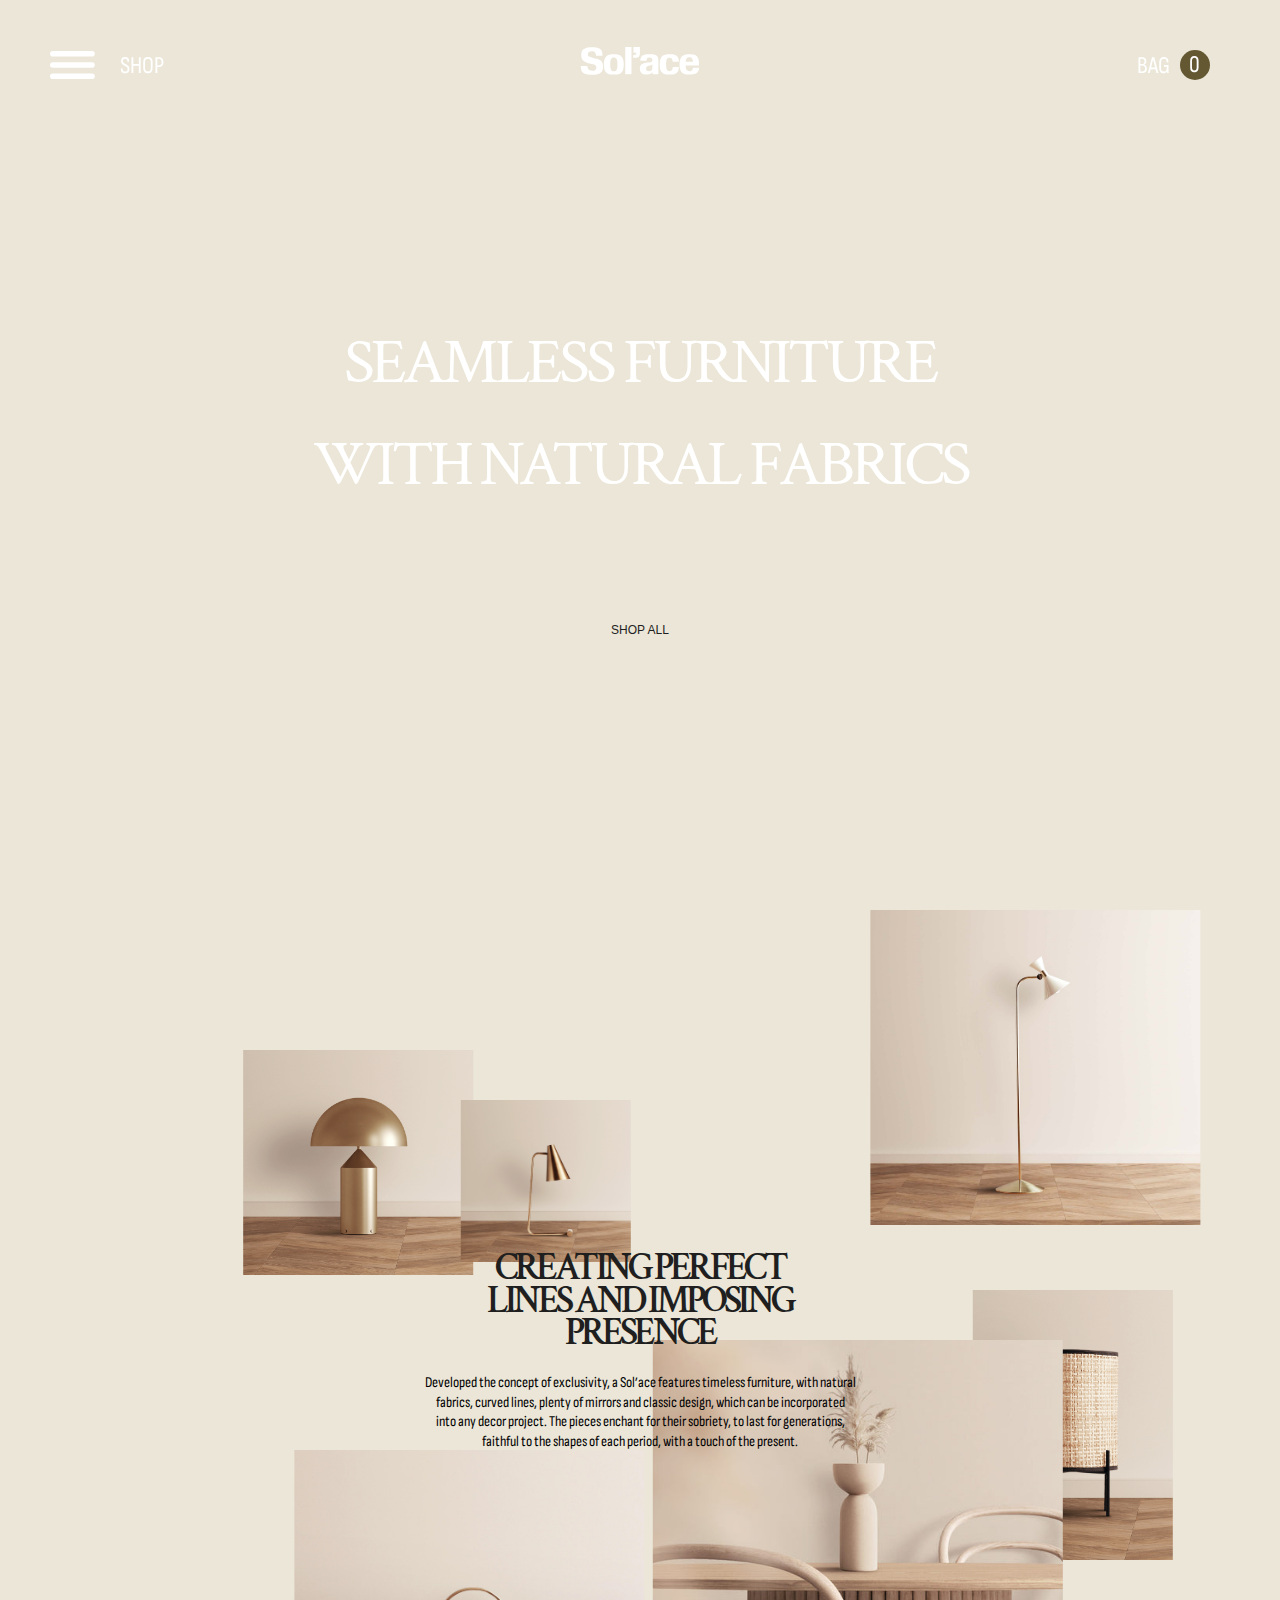
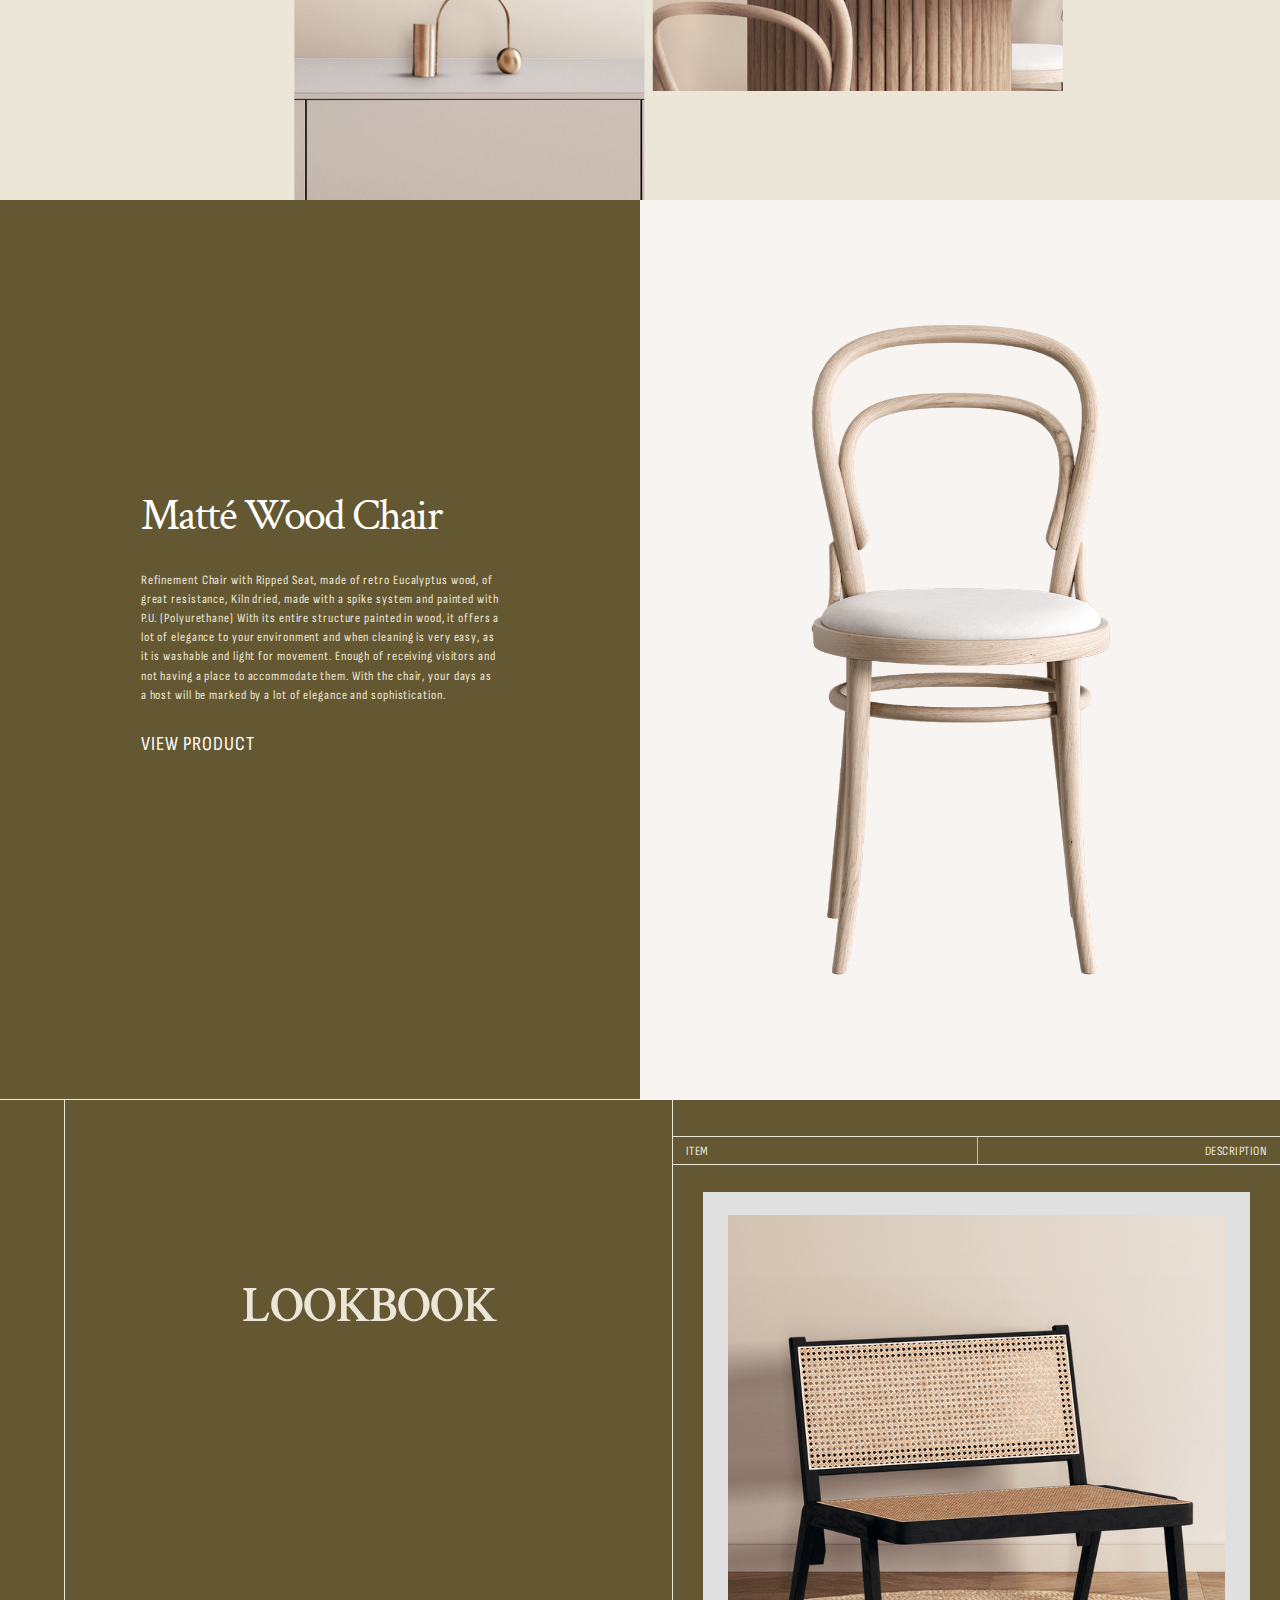
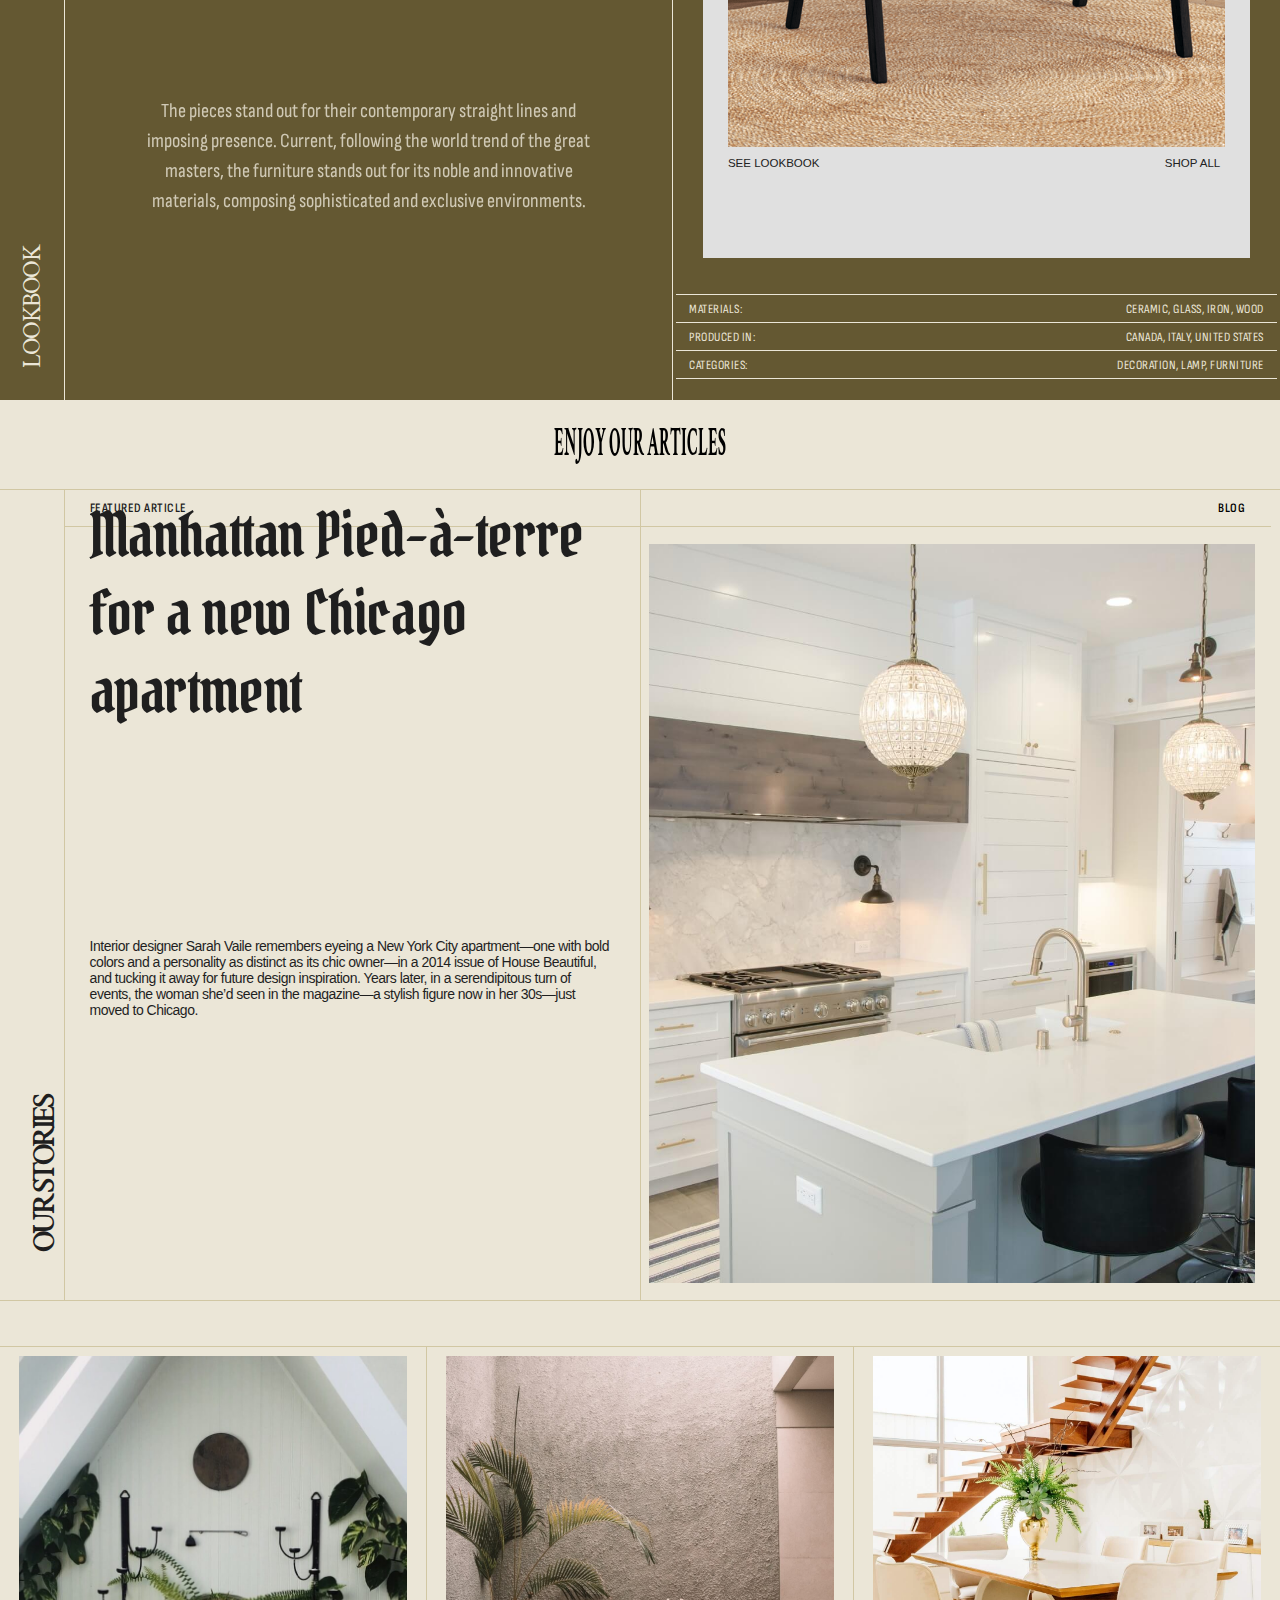
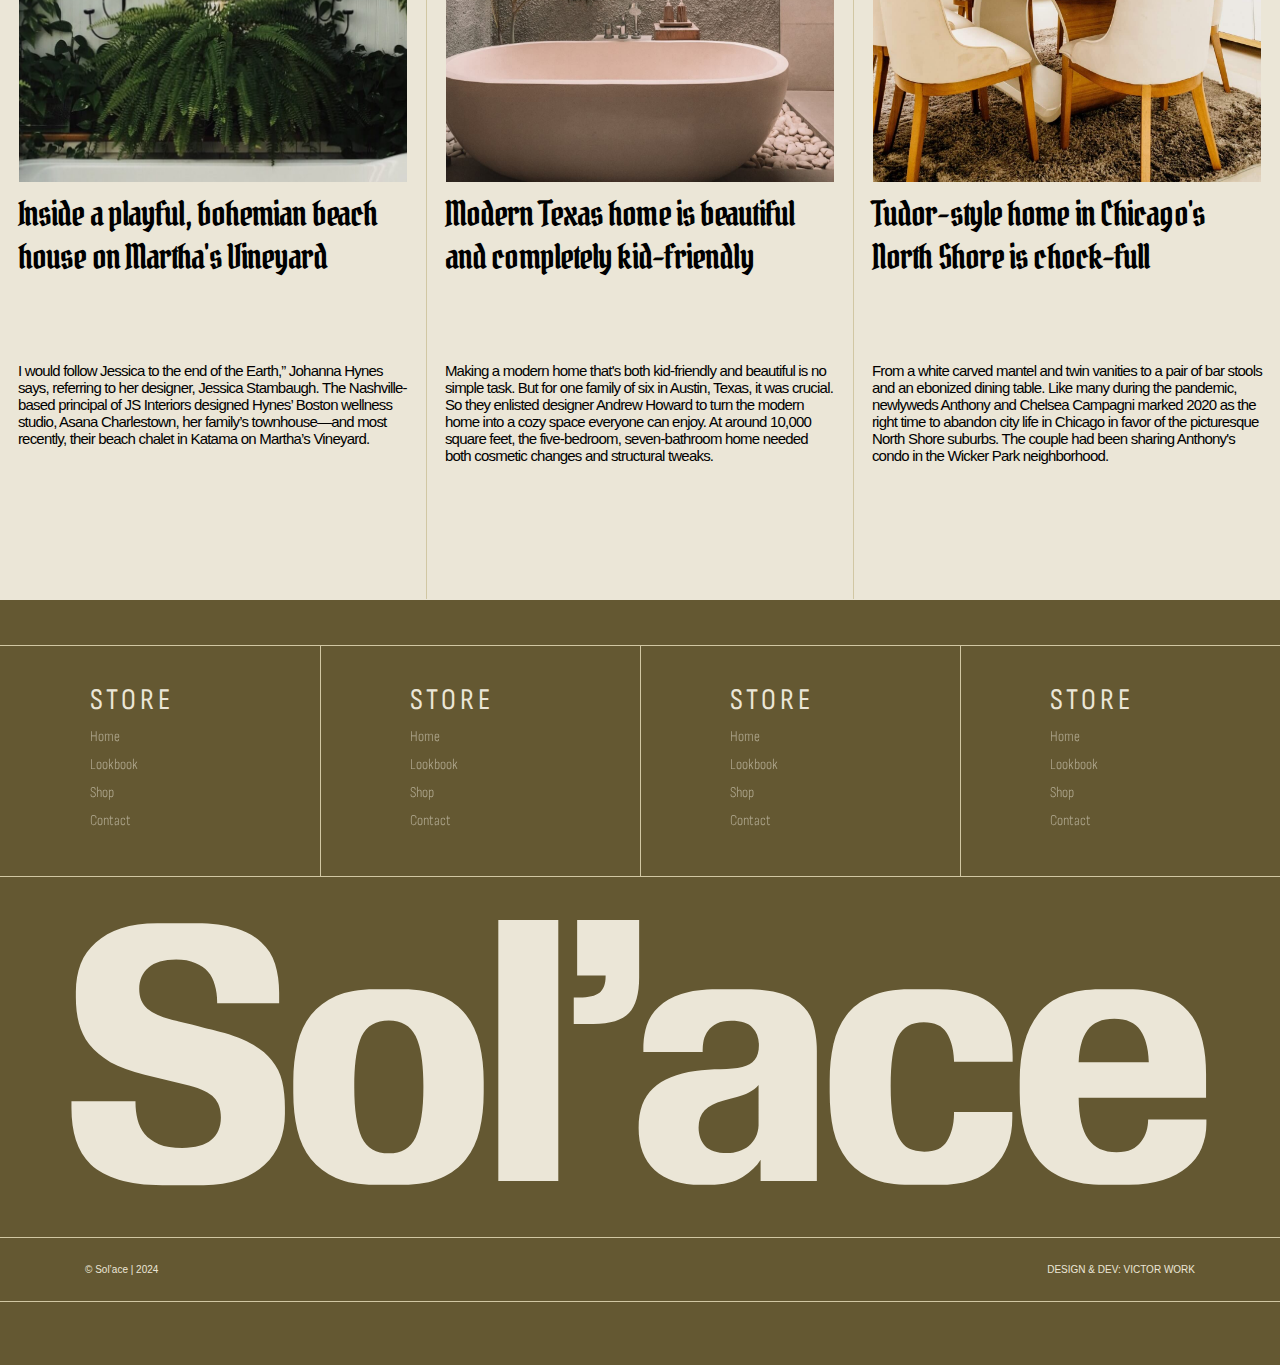
==== 1차_프로젝트/02.구현소스/index.html @ d9de3de3 "ss" ====
<!DOCTYPE html>
<html lang="en">
  <head>
    <meta charset="UTF-8" />
    <meta name="viewport" content="width=device-width, initial-scale=1.0" />
    <title>Seamless Furnitures | SOL'ACE</title>
    <!-- 탭 아이콘 출력 -->
    <!-- <link rel="shortcut icon" href="./images/로고.png" type="image/x-icon"> -->
    <!-- 메인페이지 CSS 불러오기 -->
    <link rel="stylesheet" href="./css/main.css" />
    <link rel="stylesheet" href="./css/query.css" />
    <!-- 제이쿼리 -->
    <script src="./js/jquery-3.7.1.min.js"></script>
    <script src="./js/jquery-ui.min.js"></script>
    
    <script src="./js/main.js" defer></script>

  </head>
  <body>
    <!-- 상단 고정 코딩구역 시작 -->

    <!-- 페이드 박스 -->
    <div class="fadebox"></div>
    <!-- 장바구니 서브메뉴 -->
    <div class="minicart">
      <!-- 장바구니 서브메뉴 박스 -->
      <div class="minicart-box">
        <span class="minisummary">ORDER SUMMARY</span>
        <span class="miniempty">YOUR BAG IS EMPTY</span>
        <span class="conshop">CONTINUE SHOPPING</span>
      </div>
    </div>

    <!-- 1.상단영역 -->
    <div id="top-area">
      <header class="top-area inbox">
        <!-- 파티션박스 -->
        <div class="cont-box">
          <!-- 1-1. 햄버거,SHOP버튼 영역 -->
          <div class="col-2">
            <!-- 햄버거,SHOP버튼 박스 -->
            <div class="hamShop-box">
              <aside>
                <!-- 왼쪽버튼 -->
                <nav class="left-menu">
                  <ul class="fx-box">
                    <li>
                      <!-- 1-1-1. 햄버거버튼 -->
                      <a
                        href="#"
                        class="hambtn"
                        onclick="this.classList.toggle('on')"
                      >
                        <span></span>
                        <span></span>
                        <span></span>
                      </a>

                      <a href="#" class="hambtn2">
                        <span></span>
                        <span></span>
                        <span></span>
                      </a>
                    </li>
                    <!-- 서브메뉴 -->
                    <aside class="smenu">
                      <div class="inbox uline">
                        <dl>
                          <dt>SOL'ACE</dt>
                          <dd>
                            <a href="#">HOME</a>
                          </dd>
                          <dd>
                            <a href="#">SHOP</a>
                          </dd>
                          <dd>
                            <a href="#">LOOKBOOK</a>
                          </dd>
                          <dd>
                            <a href="#">CONTACT</a>
                          </dd>
                        </dl>
                        <dl>
                          <dt>SOL'ACE</dt>
                          <dd>
                            <a href="#">HOME</a>
                          </dd>
                          <dd>
                            <a href="#">SHOP</a>
                          </dd>
                          <dd>
                            <a href="#">LOOKBOOK</a>
                          </dd>
                          <dd>
                            <a href="#">CONTACT</a>
                          </dd>
                        </dl>
                        <dl>
                          <dt>SOL'ACE</dt>
                          <dd>
                            <a href="#">HOME</a>
                          </dd>
                          <dd>
                            <a href="#">SHOP</a>
                          </dd>
                          <dd>
                            <a href="#">LOOKBOOK</a>
                          </dd>
                          <dd>
                            <a href="#">CONTACT</a>
                          </dd>
                        </dl>
                      </div>
                    </aside>
                    <li>
                      <!-- 1-1-2. SHOP 버튼 -->
                      <a href="#" class="shopbtn">SHOP</a>
                    </li>
                  </ul>
                </nav>
              </aside>
            </div>
          </div>
          <!-- 1-2. 로고 영역 -->
          <div class="col-8">
            <!-- 로고 박스 -->
            <div class="logo-box">
              <aside>
                <!-- 중앙 메뉴 -->
                <nav class="center-menu">
                  <!-- 로고 버튼 -->
                  <a href="#" class="logo-btn">
                    <svg
                      width="100%"
                      viewBox="0 0 51 13"
                      fill="none"
                      xmlns="http://www.w3.org/2000/svg"
                    >
                      <path
                        d="M5.86496 0.579688C6.55496 0.579688 7.13496 0.654687 7.60496 0.804687C8.07496 0.944687 8.44996 1.14969 8.72996 1.41969C9.01996 1.67969 9.22496 1.99969 9.34496 2.37969C9.46496 2.75969 9.52496 3.18969 9.52496 3.66969V4.11969H6.77996V4.05969C6.77996 3.78969 6.74496 3.53969 6.67496 3.30969C6.61496 3.07969 6.51496 2.88469 6.37496 2.72469C6.23496 2.55469 6.04496 2.42469 5.80496 2.33469C5.57496 2.23469 5.29496 2.18469 4.96496 2.18469C4.42496 2.18469 4.01496 2.30469 3.73496 2.54469C3.46496 2.77469 3.32996 3.08969 3.32996 3.48969C3.32996 3.85969 3.44996 4.14969 3.68996 4.35969C3.93996 4.55969 4.27496 4.71469 4.69496 4.82469C4.78496 4.84469 4.91496 4.87969 5.08496 4.92969C5.26496 4.96969 5.45496 5.01469 5.65496 5.06469C5.85496 5.11469 6.04496 5.16469 6.22496 5.21469C6.41496 5.25469 6.55496 5.28969 6.64496 5.31969C7.30496 5.47969 7.83996 5.66969 8.24996 5.88969C8.65996 6.10969 8.97496 6.35969 9.19496 6.63969C9.42496 6.91969 9.57996 7.23469 9.65996 7.58469C9.73996 7.93469 9.77996 8.31969 9.77996 8.73969V9.02469C9.77996 9.47469 9.70496 9.89469 9.55496 10.2847C9.40496 10.6647 9.17996 10.9947 8.87996 11.2747C8.57996 11.5547 8.20496 11.7747 7.75496 11.9347C7.30496 12.0947 6.77996 12.1747 6.17996 12.1747H4.34996C3.57996 12.1747 2.93996 12.0947 2.42996 11.9347C1.91996 11.7747 1.50496 11.5497 1.18496 11.2597C0.874956 10.9597 0.654956 10.5997 0.524956 10.1797C0.394956 9.75969 0.329956 9.28469 0.329956 8.75469V8.45469H3.16496V8.51469C3.16496 8.77469 3.19496 9.02469 3.25496 9.26469C3.31496 9.50469 3.41996 9.71969 3.56996 9.90969C3.71996 10.0897 3.92996 10.2397 4.19996 10.3597C4.46996 10.4697 4.81496 10.5247 5.23496 10.5247C5.81496 10.5247 6.24496 10.4047 6.52496 10.1647C6.80496 9.92469 6.94496 9.59469 6.94496 9.17469C6.94496 8.80469 6.84496 8.51469 6.64496 8.30469C6.44496 8.08469 6.07496 7.90469 5.53496 7.76469L3.56996 7.28469C2.95996 7.13469 2.45496 6.94969 2.05496 6.72969C1.66496 6.49969 1.35496 6.23969 1.12496 5.94969C0.904956 5.65969 0.749956 5.34469 0.659956 5.00469C0.569956 4.65469 0.524956 4.27469 0.524956 3.86469V3.60969C0.524956 3.15969 0.594956 2.74969 0.734956 2.37969C0.884956 2.00969 1.10996 1.69469 1.40996 1.43469C1.70996 1.16469 2.08496 0.954688 2.53496 0.804687C2.98496 0.654687 3.51496 0.579688 4.12496 0.579688H5.86496Z"
                        fill="white"
                      ></path>
                      <path
                        d="M18.5806 8.07969C18.5806 8.67969 18.5206 9.22969 18.4006 9.72969C18.2806 10.2297 18.0806 10.6597 17.8006 11.0197C17.5206 11.3797 17.1506 11.6597 16.6906 11.8597C16.2406 12.0597 15.6806 12.1597 15.0106 12.1597H13.7506C13.0706 12.1597 12.5006 12.0597 12.0406 11.8597C11.5906 11.6597 11.2206 11.3797 10.9306 11.0197C10.6506 10.6597 10.4506 10.2297 10.3306 9.72969C10.2106 9.22969 10.1506 8.67969 10.1506 8.07969V7.58469C10.1506 6.98469 10.2106 6.43469 10.3306 5.93469C10.4506 5.43469 10.6506 5.00469 10.9306 4.64469C11.2206 4.28469 11.5906 4.00469 12.0406 3.80469C12.5006 3.60469 13.0706 3.50469 13.7506 3.50469H15.0106C15.6806 3.50469 16.2406 3.60469 16.6906 3.80469C17.1506 4.00469 17.5206 4.28469 17.8006 4.64469C18.0806 5.00469 18.2806 5.43469 18.4006 5.93469C18.5206 6.43469 18.5806 6.98469 18.5806 7.58469V8.07969ZM15.9106 7.77969C15.9106 6.76969 15.7956 6.03469 15.5656 5.57469C15.3356 5.11469 14.9406 4.88469 14.3806 4.88469C13.8106 4.88469 13.4106 5.11469 13.1806 5.57469C12.9606 6.03469 12.8506 6.76969 12.8506 7.77969V7.85469C12.8506 8.84469 12.9606 9.57969 13.1806 10.0597C13.4106 10.5297 13.8106 10.7647 14.3806 10.7647C14.9406 10.7647 15.3356 10.5297 15.5656 10.0597C15.7956 9.57969 15.9106 8.84469 15.9106 7.85469V7.77969Z"
                        fill="white"
                      ></path>
                      <path
                        d="M19.2277 0.429688H21.8827V11.9947H19.2277V0.429688Z"
                        fill="white"
                      ></path>
                      <path
                        d="M22.5675 5.03473V3.86473H22.8075C23.2275 3.86473 23.5275 3.79473 23.7075 3.65473C23.8875 3.50473 23.9775 3.26473 23.9775 2.93473V2.88973H22.7175V0.429728H25.4625V2.97973C25.4625 3.70973 25.3125 4.23473 25.0125 4.55473C24.7125 4.87473 24.1875 5.03473 23.4375 5.03473H22.5675Z"
                        fill="white"
                      ></path>
                      <path
                        d="M30.8391 11.9947V11.0497C30.6691 11.3297 30.4041 11.5847 30.0441 11.8147C29.6841 12.0447 29.1991 12.1597 28.5891 12.1597H28.1841C27.3041 12.1597 26.6241 11.9397 26.1441 11.4997C25.6741 11.0597 25.4391 10.4397 25.4391 9.63969C25.4391 8.85969 25.6541 8.27469 26.0841 7.88469C26.5141 7.48469 27.1341 7.22969 27.9441 7.11969C28.3141 7.06969 28.6891 7.04469 29.0691 7.04469C29.4491 7.03469 29.7691 6.99969 30.0291 6.93969C30.5191 6.83969 30.7641 6.52469 30.7641 5.99469C30.7641 5.65469 30.6691 5.38969 30.4791 5.19969C30.2991 4.99969 29.9841 4.89969 29.5341 4.89969C29.2741 4.89969 29.0641 4.93969 28.9041 5.01969C28.7441 5.09969 28.6141 5.20469 28.5141 5.33469C28.4241 5.45469 28.3591 5.59469 28.3191 5.75469C28.2891 5.90469 28.2741 6.04969 28.2741 6.18969V6.27969H25.6491V6.08469C25.6491 5.73469 25.6991 5.40469 25.7991 5.09469C25.8991 4.78469 26.0741 4.51469 26.3241 4.28469C26.5741 4.04469 26.9091 3.85469 27.3291 3.71469C27.7491 3.57469 28.2791 3.50469 28.9191 3.50469H30.2241C30.8841 3.50469 31.4141 3.57469 31.8141 3.71469C32.2241 3.85469 32.5391 4.04969 32.7591 4.29969C32.9891 4.53969 33.1391 4.82969 33.2091 5.16969C33.2891 5.49969 33.3291 5.85969 33.3291 6.24969V11.9947H30.8391ZM30.2991 8.07969C30.1591 8.14969 29.9891 8.21469 29.7891 8.27469C29.5991 8.32469 29.3941 8.37969 29.1741 8.43969C28.8241 8.52969 28.5541 8.66969 28.3641 8.85969C28.1841 9.04969 28.0941 9.30469 28.0941 9.62469C28.0941 9.95469 28.1891 10.2247 28.3791 10.4347C28.5791 10.6447 28.9041 10.7497 29.3541 10.7497C29.7241 10.7497 30.0441 10.6447 30.3141 10.4347C30.5841 10.2147 30.7291 9.91469 30.7491 9.53469V7.73469C30.6391 7.86469 30.4891 7.97969 30.2991 8.07969Z"
                        fill="white"
                      ></path>
                      <path
                        d="M37.4675 12.1597C36.7875 12.1597 36.2175 12.0647 35.7575 11.8747C35.3075 11.6747 34.9425 11.3947 34.6625 11.0347C34.3825 10.6747 34.1825 10.2447 34.0625 9.74469C33.9525 9.24469 33.8975 8.68469 33.8975 8.06469V7.53969C33.8975 6.95969 33.9525 6.42469 34.0625 5.93469C34.1725 5.44469 34.3625 5.01969 34.6325 4.65969C34.9025 4.29969 35.2625 4.01969 35.7125 3.81969C36.1725 3.60969 36.7475 3.50469 37.4375 3.50469H38.7125C39.8025 3.50469 40.6225 3.75469 41.1725 4.25469C41.7225 4.74469 41.9975 5.48969 41.9975 6.48969V6.71469H39.4025V6.66969C39.3825 6.14969 39.2725 5.73469 39.0725 5.42469C38.8825 5.11469 38.5475 4.95969 38.0675 4.95969C37.7875 4.95969 37.5525 5.01469 37.3625 5.12469C37.1825 5.22469 37.0325 5.38969 36.9125 5.61969C36.8025 5.83969 36.7225 6.12969 36.6725 6.48969C36.6225 6.83969 36.5975 7.26969 36.5975 7.77969V7.80969C36.5975 8.34969 36.6275 8.80469 36.6875 9.17469C36.7475 9.54469 36.8375 9.84469 36.9575 10.0747C37.0775 10.2947 37.2275 10.4547 37.4075 10.5547C37.5975 10.6447 37.8225 10.6897 38.0825 10.6897C38.5625 10.6897 38.8975 10.5347 39.0875 10.2247C39.2875 9.91469 39.3925 9.51469 39.4025 9.02469V8.93469H41.9825V9.20469C41.9825 10.1047 41.7125 10.8247 41.1725 11.3647C40.6325 11.8947 39.8125 12.1597 38.7125 12.1597H37.4675Z"
                        fill="white"
                      ></path>
                      <path
                        d="M46.5998 10.7197C46.8698 10.7197 47.0898 10.6797 47.2598 10.5997C47.4398 10.5097 47.5798 10.3947 47.6798 10.2547C47.7898 10.1147 47.8698 9.95969 47.9198 9.78969C47.9698 9.61969 47.9948 9.44969 47.9948 9.27969V9.26469H50.5748V9.45969C50.5748 9.83969 50.5048 10.1947 50.3648 10.5247C50.2248 10.8547 50.0098 11.1397 49.7198 11.3797C49.4398 11.6197 49.0848 11.8097 48.6548 11.9497C48.2248 12.0897 47.7248 12.1597 47.1548 12.1597H46.0598C44.7498 12.1597 43.7948 11.8147 43.1948 11.1247C42.6048 10.4347 42.3098 9.41969 42.3098 8.07969V7.55469C42.3098 6.27469 42.5898 5.27969 43.1498 4.56969C43.7198 3.85969 44.6298 3.50469 45.8798 3.50469H47.0948C47.7248 3.50469 48.2598 3.58969 48.6998 3.75969C49.1398 3.91969 49.4948 4.15969 49.7648 4.47969C50.0448 4.78969 50.2448 5.17969 50.3648 5.64969C50.4948 6.10969 50.5598 6.64469 50.5598 7.25469V8.30469H44.9198C44.9298 9.13469 45.0698 9.74469 45.3398 10.1347C45.6098 10.5247 46.0298 10.7197 46.5998 10.7197ZM46.4948 4.80969C45.9448 4.80969 45.5498 4.97969 45.3098 5.31969C45.0698 5.64969 44.9398 6.11969 44.9198 6.72969H48.0248C48.0048 6.11969 47.8798 5.64969 47.6498 5.31969C47.4198 4.97969 47.0348 4.80969 46.4948 4.80969Z"
                        fill="white"
                      ></path>
                    </svg>
                  </a>
                </nav>
              </aside>
            </div>
          </div>
          <!-- 1-3. 장바구니버튼 영역 -->
          <div class="col-2">
            <!-- 장바구니버튼 박스 -->
            <div class="bag-box">
              <aside>
                <!-- 오른쪽버튼 -->
                <nav class="right-menu">
                  <ul class="fx-box">
                    <li>
                      <!-- 1-3-1. 장바구니버튼 -->
                      <a href="#" class="bagbtn">BAG</a>
                    </li>
                    <li>
                      <!-- 1-3-2. 장바구니 개수 버튼 -->
                      <a href="#" class="bagNbtn">0</a>
                    </li>
                  </ul>
                </nav>
              </aside>
            </div>
          </div>
        </div>
      </header>
    </div>

    <!-- 상단 고정 코딩구역 종료  -->

    <!-- 2.컨텐츠영역 -->
    <div id="cont-area">
      <!-- 컨텐츠 박스 -->
      <main class="cont-area inbox">
        <!-- 2-1. 메인페이지 영역 -->
        <section class="page">
          <h2 class="blind">메인</h2>
          <!-- 메인 텍스트 박스 -->
          <div class="main-textbox">
            <!-- 메인 텍스트 -->
            <h1 class="main-text">
              <span>SEAMLESS</span>
              <span>FURNITURE</span> <br>
              <span>WITH</span>
              <span>NATURAL</span>
              <span>FABRICS</span>
            </h1>
          </div>
          <!-- Shop 버튼 박스 -->
          <div class="shopAbtnbox"></div>
          <a href="#" class="shopAbtn">SHOP ALL</a>
          <video
            src="./video/main-video.mp4"
            autoplay
            loop
            muted
            playsinline
            height="fit-content"
            class="main-video"
          ></video>
        </section>
        <!-- 2-2. About Us 영역 -->
        <section class="page">
          <h2 class="blind">About us</h2>
          <!-- 이미지 박스 -->
          <div class="imgbox">
            <img src="./images/about_us1.png" alt="about us image1" />
            <img src="./images/about_us2.jpg" alt="about us image2" />
            <img src="./images/about_us3.png" alt="about us image3" />
            <img src="./images/about_us4.jpg" alt="about us image4" />
            <img src="./images/about_us5.jpg" alt="about us image5" />
            <img src="./images/about_us6.png" alt="about us image6" />
          </div>
          <!-- 텍스트 박스 -->
          <div class="aboutTextbox">
            <span class="mainTxt"
              >CREATING PERFECT <br />LINES AND IMPOSING <br />PRESENCE</span
            >
            <span class="subTxt"
              >Developed the concept of exclusivity, a Sol’ace features timeless
              furniture, with natural<br />
              fabrics, curved lines, plenty of mirrors and classic design, which
              can be incorporated <br />into any decor project. The pieces
              enchant for their sobriety, to last for generations,<br />
              faithful to the shapes of each period, with a touch of the
              present.</span
            >
          </div>
        </section>

        <!-- 2-3. 추천제품소개 영역 -->
        <section class="page recom-box">
          <h2 class="blind">추천제품소개</h2>
          <!-- 소개박스 -->
          <div class="recommendBox">
            <!-- 이미지박스 -->
            <div class="recImgbox">
              <a href="#">
                <img src="./images/recommend_image.png" alt="recommend_image" />
              </a>
            </div>
            <!-- 텍스트 박스 -->
            <div class="recTextbox">
              <span class="productName">Matté Wood Chair</span>
              <span class="productDesc"
                >Refinement Chair with Ripped Seat, made of retro Eucalyptus
                wood, of<br />
                great resistance, Kiln dried, made with a spike system and
                painted with<br />
                P.U. (Polyurethane) With its entire structure painted in wood,
                it offers a <br />
                lot of elegance to your environment and when cleaning is very
                easy, as<br />
                it is washable and light for movement. Enough of receiving
                visitors and<br />
                not having a place to accommodate them. With the chair, your
                days as
                <br />
                a host will be marked by a lot of elegance and
                sophistication.</span
              >
              <a href="#" class="viewbtn">VIEW PRODUCT</a>
            </div>
          </div>
        </section>
        <!-- 2-4. Lookbook 영역 -->
        <section class="page">
          <h2 class="temp-tit blind">Lookbook</h2>
          <!-- 전체박스 -->
          <div class="lookbookBox">
            <!-- 세로글자 -->
            <div class="lbVerTxtbox">
              <div class="lbVerTxt">LOOKBOOK</div>
            </div>

            <!-- 텍스트 -->
            <div class="lbTxt">
              <span class="lbtit">LOOKBOOK</span>
              <span class="lbDesc"
                >The pieces stand out for their contemporary straight lines and
                imposing presence. Current, following the world trend of the
                great masters, the furniture stands out for its noble and
                innovative materials, composing sophisticated and exclusive
                environments.</span
              >
            </div>

            <!-- 상품 슬라이드 및 설명 -->
            <div class="lbSlideDesc">
              <!-- 위쪽 타이틀 -->
              <div class="upTitBox">
                <span class="upTit1">ITEM</span>
                <span class="upTit2">DESCRIPTION</span>
              </div>
              <!-- 슬라이드 박스 -->
              <div class="lbSlideBox">
                <!-- 버튼박스 -->
                <div class="btnBox">
                  <!-- See Lookbook 버튼 -->
                  <a href="#" class="lbbtn">SEE LOOKBOOK</a>
                  <!-- Shop All 버튼 -->
                  <a href="#" class="lbshopbtn">SHOP ALL</a>
                </div>
                <!-- 슬라이드 이미지 -->
                <div class="slideImg">
                  <img
                    src="./images/lb_slide1.png"
                    alt="lookbook slide image1"
                  />
                </div>
                <!-- 하단 설명박스 -->
                <div class="downDescBox">
                  <div class="materialsBox">
                    <div class="mattit">MATERIALS:</div>
                    <div class="matDesc">CERAMIC, GLASS, IRON, WOOD</div>
                  </div>
                  <div class="prodBox">
                    <div class="prodtit">PRODUCED IN:</div>
                    <div class="prodDesc">CANADA, ITALY, UNITED STATES</div>
                  </div>
                  <div class="categBox">
                    <div class="categtit">CATEGORIES:</div>
                    <div class="categDesc">DECORATION, LAMP, FURNITURE</div>
                  </div>
                </div>
              </div>
            </div>
          </div>
        </section>
        <!-- 2-5. Article 영역 -->
        <section class="page">
          <h2 class="temp-tit blind">articles-main</h2>
          <!-- 전체박스 -->
          <div class="artiBox">
            <!-- 상단 중앙 타이틀 -->
            <div class="artiUpTitbox">
              <div class="artiUpTit">ENJOY OUR ARTICLES</div>
            </div>
            <!-- 세로 텍스트 -->
            <div class="artVerbox">
              <div class="artVerTxt">OUR STORIES</div>
            </div>
            <!-- 기사 내용 -->
            <div class="artiTxtbox">
              <div class="upTxt">FEATURED ARTICLE</div>
              <h3 class="artMainTit">
                Manhattan Pied-à-terre for a new Chicago apartment
              </h3>
              <p class="artiDesc">
                Interior designer Sarah Vaile remembers eyeing a New York City
                apartment—one with bold colors and a personality as distinct as
                its chic owner—in a 2014 issue of House Beautiful, and tucking
                it away for future design inspiration. Years later, in a
                serendipitous turn of events, the woman she’d seen in the
                magazine—a stylish figure now in her 30s—just moved to Chicago.
              </p>
            </div>
            <!-- 메인기사 이미지 -->
            <div class="artiImgbox">
              <div class="borderBox">
                <div class="borderBoxTxt">BLOG</div>
              </div>
              <div class="imgBox">
                <img src="./images/article_main.jpg" alt="main article" />
              </div>
            </div>
          </div>
        </section>
        <!-- 2-6. Sub Article 영역 -->
        <section class="page">
          <h2 class="temp-tit blind">articles-sub</h2>
          <!-- 전체박스 -->
          <div class="subartiBox">
            <!-- 공간박스 -->
            <div class="spaceBox"></div>
            <!-- 서브기사 컨텐츠 박스 -->
            <div class="subArtiContBox">
              <!-- 서브기사1 -->
              <div class="subArti1">
                <a href="#" class="subimg">
                  <img
                    src="./images/article_sub1.jpg"
                    alt="subArti first image"
                  />
                </a>
                <h4 class="subArtiTit">
                  Inside a playful, bohemian beach house on Martha's Vineyard
                </h4>
                <p class="subArtiTxt">
                  I would follow Jessica to the end of the Earth,” Johanna Hynes
                  says, referring to her designer, Jessica Stambaugh. The
                  Nashville-based principal of JS Interiors designed Hynes’
                  Boston wellness studio, Asana Charlestown, her family’s
                  townhouse—and most recently, their beach chalet in Katama on
                  Martha’s Vineyard.
                </p>
              </div>
              <!-- 서브기사2 -->
              <div class="subArti2">
                <a href="#" class="subimg">
                  <img
                    src="./images/article_sub2.jpg"
                    alt="subArti second image"
                  />
                </a>
                <h4 class="subArtiTit">
                  Modern Texas home is beautiful and completely kid-friendly
                </h4>
                <p class="subArtiTxt">
                  Making a modern home that's both kid-friendly and beautiful is
                  no simple task. But for one family of six in Austin, Texas, it
                  was crucial. So they enlisted designer Andrew Howard to turn
                  the modern home into a cozy space everyone can enjoy. At
                  around 10,000 square feet, the five-bedroom, seven-bathroom
                  home needed both cosmetic changes and structural tweaks.
                </p>
              </div>
              <!-- 서브기사3 -->
              <div class="subArti3">
                <a href="#" class="subimg">
                  <img
                    src="./images/article_sub3.jpg"
                    alt="subArti second image"
                  />
                </a>
                <h4 class="subArtiTit">
                  Tudor-style home in Chicago's North Shore is chock-full
                </h4>
                <p class="subArtiTxt">
                  From a white carved mantel and twin vanities to a pair of bar
                  stools and an ebonized dining table. Like many during the
                  pandemic, newlyweds Anthony and Chelsea Campagni marked 2020
                  as the right time to abandon city life in Chicago in favor of
                  the picturesque North Shore suburbs. The couple had been
                  sharing Anthony's condo in the Wicker Park neighborhood.
                </p>
              </div>
            </div>
          </div>
        </section>
      </main>
    </div>
    <!-- 3.하단영역 -->
    <div id="footer-area">
      <h2 class="temp-tit blind">3.하단영역</h2>
      <!-- 전체박스 -->
      <footer class="footer-area inbox">
        <!-- 공간박스 -->
        <div class="footSpaceBox"></div>
        <!-- 하단 카테고리 -->
        <div class="footcatBox uline color2">
          <div class="footFirst">
            <ul class="footcatInbox">
              <li>
                <span class="footCatTit">STORE</span>
              </li>
              <li>
                <a href="#" class="footCat">Home</a>
              </li>
              <li>
                <a href="#" class="footCat">Lookbook</a>
              </li>
              <li>
                <a href="#" class="footCat">Shop</a>
              </li>
              <li>
                <a href="#" class="footCat">Contact</a>
              </li>
            </ul>
          </div>
          <div class="footSecond">
            <ul class="footcatInbox">
              <li>
                <span class="footCatTit">STORE</span>
              </li>
              <li>
                <a href="#" class="footCat">Home</a>
              </li>
              <li>
                <a href="#" class="footCat">Lookbook</a>
              </li>
              <li>
                <a href="#" class="footCat">Shop</a>
              </li>
              <li>
                <a href="#" class="footCat">Contact</a>
              </li>
            </ul>
          </div>
          <div class="footThird">
            <ul class="footcatInbox">
              <li>
                <span class="footCatTit">STORE</span>
              </li>
              <li>
                <a href="#" class="footCat">Home</a>
              </li>
              <li>
                <a href="#" class="footCat">Lookbook</a>
              </li>
              <li>
                <a href="#" class="footCat">Shop</a>
              </li>
              <li>
                <a href="#" class="footCat">Contact</a>
              </li>
            </ul>
          </div>
          <div class="footForth">
            <ul class="footcatInbox">
              <li>
                <span class="footCatTit">STORE</span>
              </li>
              <li>
                <a href="#" class="footCat">Home</a>
              </li>
              <li>
                <a href="#" class="footCat">Lookbook</a>
              </li>
              <li>
                <a href="#" class="footCat">Shop</a>
              </li>
              <li>
                <a href="#" class="footCat">Contact</a>
              </li>
            </ul>
          </div>
        </div>
        <!-- 하단로고 -->
        <a href="#" class="footlogo-btn">
          <svg
            width="100%"
            viewBox="0 0 51 13"
            fill="none"
            xmlns="http://www.w3.org/2000/svg"
          >
            <path
              d="M5.86496 0.579688C6.55496 0.579688 7.13496 0.654687 7.60496 0.804687C8.07496 0.944687 8.44996 1.14969 8.72996 1.41969C9.01996 1.67969 9.22496 1.99969 9.34496 2.37969C9.46496 2.75969 9.52496 3.18969 9.52496 3.66969V4.11969H6.77996V4.05969C6.77996 3.78969 6.74496 3.53969 6.67496 3.30969C6.61496 3.07969 6.51496 2.88469 6.37496 2.72469C6.23496 2.55469 6.04496 2.42469 5.80496 2.33469C5.57496 2.23469 5.29496 2.18469 4.96496 2.18469C4.42496 2.18469 4.01496 2.30469 3.73496 2.54469C3.46496 2.77469 3.32996 3.08969 3.32996 3.48969C3.32996 3.85969 3.44996 4.14969 3.68996 4.35969C3.93996 4.55969 4.27496 4.71469 4.69496 4.82469C4.78496 4.84469 4.91496 4.87969 5.08496 4.92969C5.26496 4.96969 5.45496 5.01469 5.65496 5.06469C5.85496 5.11469 6.04496 5.16469 6.22496 5.21469C6.41496 5.25469 6.55496 5.28969 6.64496 5.31969C7.30496 5.47969 7.83996 5.66969 8.24996 5.88969C8.65996 6.10969 8.97496 6.35969 9.19496 6.63969C9.42496 6.91969 9.57996 7.23469 9.65996 7.58469C9.73996 7.93469 9.77996 8.31969 9.77996 8.73969V9.02469C9.77996 9.47469 9.70496 9.89469 9.55496 10.2847C9.40496 10.6647 9.17996 10.9947 8.87996 11.2747C8.57996 11.5547 8.20496 11.7747 7.75496 11.9347C7.30496 12.0947 6.77996 12.1747 6.17996 12.1747H4.34996C3.57996 12.1747 2.93996 12.0947 2.42996 11.9347C1.91996 11.7747 1.50496 11.5497 1.18496 11.2597C0.874956 10.9597 0.654956 10.5997 0.524956 10.1797C0.394956 9.75969 0.329956 9.28469 0.329956 8.75469V8.45469H3.16496V8.51469C3.16496 8.77469 3.19496 9.02469 3.25496 9.26469C3.31496 9.50469 3.41996 9.71969 3.56996 9.90969C3.71996 10.0897 3.92996 10.2397 4.19996 10.3597C4.46996 10.4697 4.81496 10.5247 5.23496 10.5247C5.81496 10.5247 6.24496 10.4047 6.52496 10.1647C6.80496 9.92469 6.94496 9.59469 6.94496 9.17469C6.94496 8.80469 6.84496 8.51469 6.64496 8.30469C6.44496 8.08469 6.07496 7.90469 5.53496 7.76469L3.56996 7.28469C2.95996 7.13469 2.45496 6.94969 2.05496 6.72969C1.66496 6.49969 1.35496 6.23969 1.12496 5.94969C0.904956 5.65969 0.749956 5.34469 0.659956 5.00469C0.569956 4.65469 0.524956 4.27469 0.524956 3.86469V3.60969C0.524956 3.15969 0.594956 2.74969 0.734956 2.37969C0.884956 2.00969 1.10996 1.69469 1.40996 1.43469C1.70996 1.16469 2.08496 0.954688 2.53496 0.804687C2.98496 0.654687 3.51496 0.579688 4.12496 0.579688H5.86496Z"
              fill="rgb(235, 230, 215)"
            ></path>
            <path
              d="M18.5806 8.07969C18.5806 8.67969 18.5206 9.22969 18.4006 9.72969C18.2806 10.2297 18.0806 10.6597 17.8006 11.0197C17.5206 11.3797 17.1506 11.6597 16.6906 11.8597C16.2406 12.0597 15.6806 12.1597 15.0106 12.1597H13.7506C13.0706 12.1597 12.5006 12.0597 12.0406 11.8597C11.5906 11.6597 11.2206 11.3797 10.9306 11.0197C10.6506 10.6597 10.4506 10.2297 10.3306 9.72969C10.2106 9.22969 10.1506 8.67969 10.1506 8.07969V7.58469C10.1506 6.98469 10.2106 6.43469 10.3306 5.93469C10.4506 5.43469 10.6506 5.00469 10.9306 4.64469C11.2206 4.28469 11.5906 4.00469 12.0406 3.80469C12.5006 3.60469 13.0706 3.50469 13.7506 3.50469H15.0106C15.6806 3.50469 16.2406 3.60469 16.6906 3.80469C17.1506 4.00469 17.5206 4.28469 17.8006 4.64469C18.0806 5.00469 18.2806 5.43469 18.4006 5.93469C18.5206 6.43469 18.5806 6.98469 18.5806 7.58469V8.07969ZM15.9106 7.77969C15.9106 6.76969 15.7956 6.03469 15.5656 5.57469C15.3356 5.11469 14.9406 4.88469 14.3806 4.88469C13.8106 4.88469 13.4106 5.11469 13.1806 5.57469C12.9606 6.03469 12.8506 6.76969 12.8506 7.77969V7.85469C12.8506 8.84469 12.9606 9.57969 13.1806 10.0597C13.4106 10.5297 13.8106 10.7647 14.3806 10.7647C14.9406 10.7647 15.3356 10.5297 15.5656 10.0597C15.7956 9.57969 15.9106 8.84469 15.9106 7.85469V7.77969Z"
              fill="rgb(235, 230, 215)"
            ></path>
            <path
              d="M19.2277 0.429688H21.8827V11.9947H19.2277V0.429688Z"
              fill="rgb(235, 230, 215)"
            ></path>
            <path
              d="M22.5675 5.03473V3.86473H22.8075C23.2275 3.86473 23.5275 3.79473 23.7075 3.65473C23.8875 3.50473 23.9775 3.26473 23.9775 2.93473V2.88973H22.7175V0.429728H25.4625V2.97973C25.4625 3.70973 25.3125 4.23473 25.0125 4.55473C24.7125 4.87473 24.1875 5.03473 23.4375 5.03473H22.5675Z"
              fill="rgb(235, 230, 215)"
            ></path>
            <path
              d="M30.8391 11.9947V11.0497C30.6691 11.3297 30.4041 11.5847 30.0441 11.8147C29.6841 12.0447 29.1991 12.1597 28.5891 12.1597H28.1841C27.3041 12.1597 26.6241 11.9397 26.1441 11.4997C25.6741 11.0597 25.4391 10.4397 25.4391 9.63969C25.4391 8.85969 25.6541 8.27469 26.0841 7.88469C26.5141 7.48469 27.1341 7.22969 27.9441 7.11969C28.3141 7.06969 28.6891 7.04469 29.0691 7.04469C29.4491 7.03469 29.7691 6.99969 30.0291 6.93969C30.5191 6.83969 30.7641 6.52469 30.7641 5.99469C30.7641 5.65469 30.6691 5.38969 30.4791 5.19969C30.2991 4.99969 29.9841 4.89969 29.5341 4.89969C29.2741 4.89969 29.0641 4.93969 28.9041 5.01969C28.7441 5.09969 28.6141 5.20469 28.5141 5.33469C28.4241 5.45469 28.3591 5.59469 28.3191 5.75469C28.2891 5.90469 28.2741 6.04969 28.2741 6.18969V6.27969H25.6491V6.08469C25.6491 5.73469 25.6991 5.40469 25.7991 5.09469C25.8991 4.78469 26.0741 4.51469 26.3241 4.28469C26.5741 4.04469 26.9091 3.85469 27.3291 3.71469C27.7491 3.57469 28.2791 3.50469 28.9191 3.50469H30.2241C30.8841 3.50469 31.4141 3.57469 31.8141 3.71469C32.2241 3.85469 32.5391 4.04969 32.7591 4.29969C32.9891 4.53969 33.1391 4.82969 33.2091 5.16969C33.2891 5.49969 33.3291 5.85969 33.3291 6.24969V11.9947H30.8391ZM30.2991 8.07969C30.1591 8.14969 29.9891 8.21469 29.7891 8.27469C29.5991 8.32469 29.3941 8.37969 29.1741 8.43969C28.8241 8.52969 28.5541 8.66969 28.3641 8.85969C28.1841 9.04969 28.0941 9.30469 28.0941 9.62469C28.0941 9.95469 28.1891 10.2247 28.3791 10.4347C28.5791 10.6447 28.9041 10.7497 29.3541 10.7497C29.7241 10.7497 30.0441 10.6447 30.3141 10.4347C30.5841 10.2147 30.7291 9.91469 30.7491 9.53469V7.73469C30.6391 7.86469 30.4891 7.97969 30.2991 8.07969Z"
              fill="rgb(235, 230, 215)"
            ></path>
            <path
              d="M37.4675 12.1597C36.7875 12.1597 36.2175 12.0647 35.7575 11.8747C35.3075 11.6747 34.9425 11.3947 34.6625 11.0347C34.3825 10.6747 34.1825 10.2447 34.0625 9.74469C33.9525 9.24469 33.8975 8.68469 33.8975 8.06469V7.53969C33.8975 6.95969 33.9525 6.42469 34.0625 5.93469C34.1725 5.44469 34.3625 5.01969 34.6325 4.65969C34.9025 4.29969 35.2625 4.01969 35.7125 3.81969C36.1725 3.60969 36.7475 3.50469 37.4375 3.50469H38.7125C39.8025 3.50469 40.6225 3.75469 41.1725 4.25469C41.7225 4.74469 41.9975 5.48969 41.9975 6.48969V6.71469H39.4025V6.66969C39.3825 6.14969 39.2725 5.73469 39.0725 5.42469C38.8825 5.11469 38.5475 4.95969 38.0675 4.95969C37.7875 4.95969 37.5525 5.01469 37.3625 5.12469C37.1825 5.22469 37.0325 5.38969 36.9125 5.61969C36.8025 5.83969 36.7225 6.12969 36.6725 6.48969C36.6225 6.83969 36.5975 7.26969 36.5975 7.77969V7.80969C36.5975 8.34969 36.6275 8.80469 36.6875 9.17469C36.7475 9.54469 36.8375 9.84469 36.9575 10.0747C37.0775 10.2947 37.2275 10.4547 37.4075 10.5547C37.5975 10.6447 37.8225 10.6897 38.0825 10.6897C38.5625 10.6897 38.8975 10.5347 39.0875 10.2247C39.2875 9.91469 39.3925 9.51469 39.4025 9.02469V8.93469H41.9825V9.20469C41.9825 10.1047 41.7125 10.8247 41.1725 11.3647C40.6325 11.8947 39.8125 12.1597 38.7125 12.1597H37.4675Z"
              fill="rgb(235, 230, 215)"
            ></path>
            <path
              d="M46.5998 10.7197C46.8698 10.7197 47.0898 10.6797 47.2598 10.5997C47.4398 10.5097 47.5798 10.3947 47.6798 10.2547C47.7898 10.1147 47.8698 9.95969 47.9198 9.78969C47.9698 9.61969 47.9948 9.44969 47.9948 9.27969V9.26469H50.5748V9.45969C50.5748 9.83969 50.5048 10.1947 50.3648 10.5247C50.2248 10.8547 50.0098 11.1397 49.7198 11.3797C49.4398 11.6197 49.0848 11.8097 48.6548 11.9497C48.2248 12.0897 47.7248 12.1597 47.1548 12.1597H46.0598C44.7498 12.1597 43.7948 11.8147 43.1948 11.1247C42.6048 10.4347 42.3098 9.41969 42.3098 8.07969V7.55469C42.3098 6.27469 42.5898 5.27969 43.1498 4.56969C43.7198 3.85969 44.6298 3.50469 45.8798 3.50469H47.0948C47.7248 3.50469 48.2598 3.58969 48.6998 3.75969C49.1398 3.91969 49.4948 4.15969 49.7648 4.47969C50.0448 4.78969 50.2448 5.17969 50.3648 5.64969C50.4948 6.10969 50.5598 6.64469 50.5598 7.25469V8.30469H44.9198C44.9298 9.13469 45.0698 9.74469 45.3398 10.1347C45.6098 10.5247 46.0298 10.7197 46.5998 10.7197ZM46.4948 4.80969C45.9448 4.80969 45.5498 4.97969 45.3098 5.31969C45.0698 5.64969 44.9398 6.11969 44.9198 6.72969H48.0248C48.0048 6.11969 47.8798 5.64969 47.6498 5.31969C47.4198 4.97969 47.0348 4.80969 46.4948 4.80969Z"
              fill="rgb(235, 230, 215)"
            ></path>
          </svg>
        </a>
        <!-- 카피라이트 -->
        <div class="copyright">
          <!-- 텍스트박스 -->
          <div class="compName">© Sol’ace | 2024</div>
          <div class="DevName">DESIGN & DEV: VICTOR WORK</div>
        </div>
      </footer>
    </div>
  </body>
</html>
---- 1차_프로젝트/02.구현소스/css/main.css ----
@charset "utf-8";

/* 레이아웃 3 CSS */

/* 외부 CSS 불러오기 */
/* 변수셋팅 CSS */
@import url(./variables.css);
/* 12그리드 flex CSS */
@import url(./grid_12_flex.css);
/* 리셋 CSS */
@import url(./reset.css);
/* 상단영역 CSS */
@import url(./common.css);
/* Core CSS */
@import url(./core.css);
/* Lookbook CSS */
@import url(./sub-lookbook.css);

/* 초기화 */
html,
body,
h1,
h2,
ul,
ol {
  margin: 0;
  padding: 0;
}

/* 공사중표시 */
.ing * {
  outline: 1px dashed orange;
}

/* 공통클래스 */
/* 중앙속박스 */
.inbox {
  /* 블록박스 중앙정렬 -> 마.영.오! */
  margin: 0 auto;
}
/* 임시 타이틀 */
.temp-tit {
  position: absolute;
  color: #888;
}

/************* 컨텐츠영역 *************/
.page {
  /* 영역별로 모두 보이는 화면 높이 설정 */
  /* 선생님 피드백 : 페이지당 100vh가 넘어가기때문에
    추후 레이아웃 변경 필요. // 하지만 개인적으로 가독성이 떨어진다고 생각함,
    영역마다 집약해서 보여줄 필요가 있다고 생각함.
    따라서 부드러운 스크롤만 반영하면 어떨까 선생님께 피드백을 요청드릴 예정*/
  height: 100vh;
  /* outline: 1px dashed gray; */
}
/* 임시타이틀 */
.page .temp-tit {
  font-size: 4vw;
  line-height: 100vh;
  width: 100%;
  text-align: center;
}
/************* 1. 배너영역 *************/
.ban-area {
  height: 400px;
}
.main-video {
  display: inline-block;
  overflow: hidden;
  width: 100%;
  height: 100%;
  object-fit: cover;
  filter: brightness(0.8);
}
.main-text {
  position: absolute;
  top: 46%;
  left: 50%;
  translate: -50% -50%;
  z-index: 9;
  /* width: 59vw; */
  /* display: flex;
  gap: 1.3vw;
  flex-wrap: wrap;
  align-items: center;
  justify-content: center; */
  color: #fff;
  font-family: var(--font-title);
  font-size: min(8rem, 5vw);
  font-weight: 400;
  font-style: normal;
  letter-spacing: -0.4rem;
  text-align: center;
  white-space: nowrap;
}
.main-text br~span{
  display: inline-block;
  margin-top: 1.5vw;
}

/* SHOP ALL 버튼 */
.shopAbtn {
  position: absolute;
  top: 70%;
  left: 50%;
  translate: -50% -50%;
  z-index: 9;
  width: 8vw;
  height: 3.5vh;
  color: #1f1f1f;
  background-color: #ebe6d7;
  text-align: center;
  align-content: center;
  border-radius: 5px;
  font-size: 1.2rem;
  font-weight: 400;
  transition: 0.3s ease-in-out;
}
.shopAbtn:hover {
  background-color: #645832;
  color: #ebe6d7;
}

/****************2. About us 영역  *****************/
/* 이미지 */
.imgbox {
  width: 100%;
  height: 100%;
  background-color: #ebe6d7;
  /* 이미지 부모박스 */
  position: absolute;
}
.imgbox img{
  left: 50%;
}
.imgbox img:nth-child(1) {
  position: absolute;
  height: 25vh;
  /* left: 4rem; */
  translate: -31vw;
  top: 15rem;
  width: 23rem;
  object-fit: cover;
}
.imgbox img:nth-child(2) {
  position: absolute;
  height: 35vh;
  /* right: 80rem; */
  translate: 18vw;
  top: 1rem;
  width: 33rem;
  object-fit: cover;
}
.imgbox img:nth-child(3) {
  position: absolute;
  height: 30vh;
  /* right: 0; */
  translate: 26vw;
  top: 39rem;
  width: 20rem;
  object-fit: cover;
}
.imgbox img:nth-child(4) {
  position: absolute;
  height: 39vh;
  /* left: 90rem; */
  translate: -27vw;
  top: 55rem;
  width: 35rem;
  object-fit: cover;
}
.imgbox img:nth-child(5) {
  position: absolute;
  height: 39vh;
  /* left: 1rem; */
  translate: 1vw;
  top: 44rem;
  width: 41rem;
  object-fit: cover;
}
.imgbox img:nth-child(6) {
  position: absolute;
  height: 18vh;
  /* right: 20rem; */
  translate: -14vw;
  top: 20rem;
  width: 17rem;
  object-fit: cover;
}
/* 텍스트 */
.page:nth-child(2) {
  position: relative;
}
.aboutTextbox {
  position: absolute;
  width: 100%;
  height: 100%;
}
.mainTxt {
  position: absolute;
  top: 50%;
  left: 50%;
  translate: -50% -100%;
  font-size: min(7rem,3vw);
  width: 55vw;
  font-family: var(--font-title);
  font-weight: 600;
  color: #1f1f1f;
  text-align: center;
  line-height: 85%;
  letter-spacing: -0.3vw;
}
.subTxt {
  position: absolute;
  top: 50%;
  left: 50%;
  translate: -50% 30%;
  font-size: 1.5rem;
  text-align: center;
  line-height: 130%;
  font-family: var(--font-menu);
  font-weight: 400;
}

/****************2. 추천제품 영역  *****************/
.recommendBox {
  display: flex;
  flex-direction: row-reverse;
  /* 텍스트박스 부모자격 */
  position: relative;
  width: 100%;
  height: 100%;
  background-color: #645832;
  border-bottom: 1px solid #ebe6d7;
  box-sizing: border-box;
}
.recommendBox>div{
  width: 50%;
}
/* 이미지 */
.recImgbox {
  height: 100vh;
  margin-left: auto;
}
.recImgbox a {
  display: block;
  height: 100%;
  overflow: hidden;
}
.recImgbox a img {
  width: 100%;
  height: 100%;
  object-fit: cover;
  transition: 1s ease-out;
}
.recImgbox a:hover img {
  scale: 1.05;
}
/* 텍스트 */
.recTextbox {
  display: flex;
  /* position: absolute;
  top: 0; */
  padding: 0 0 14vw 11vw;
  height: 100%;
  flex-wrap: wrap;
  flex-direction: column;
  align-items: flex-start;
  justify-content: center;
  box-sizing: border-box;
  gap: 3vh;
  margin-top: 4.8%;
}
.productName {
  font-size: 4.4rem;
  display: block;
  font-family: var(--font-title);
  color: #fff;
  letter-spacing: -1.6px;
  transition: 0.4s ease-out;
  cursor: pointer;
}
.productName:hover {
  color: #1f1f1f;
}
.productDesc {
  display: block;
  font-size: 1vw;
  font-family: var(--font-menu);
  color: #ebe6d7;
  font-weight: 400;
  line-height: 150%;
  letter-spacing: 0.9px;
}
.viewbtn {
  position: relative;
  font-size: 2rem;
  font-family: var(--font-menu);
  color: #fff;
  letter-spacing: 1px;
}
.viewbtn::after {
  content: "";
  display: block;
  position: absolute;
  bottom: -2px;
  left: 0;
  width: 0;
  height: 0.5px;
  margin-left: 100%;
  background-color: #fff;
  transition: 0.7s cubic-bezier(0.16, 1, 0.3, 1);
}
.viewbtn:hover::after {
  width: 100%;
  margin-left: 0;
  transition: width 0.7s cubic-bezier(0.16, 1, 0.3, 1);
}
/**************** 3. Lookbook 영역  *****************/
.lookbookBox {
  background-color: #645832;
  width: 100%;
  height: 100%;
  position: relative;
  display: flex;
}
/* 세로 텍스트 */
.lbVerTxtbox {
  width: 5%;
  height: 100%;
  /* 질문 : 원본 페이지처럼 얇게 표현하려면 단위를 다르게 해야하는지???? */
  border-right: 0.5px solid #ebe6d7;
}
.lbVerTxt {
  color: #ebe6d7;
  font-family: var(--font-title);
  font-size: 2.5rem;
  margin-top: 91vh;
  rotate: 270deg;
  letter-spacing: -1.5px;
}
/* 타이틀 , 설명 영역 */
.lbTxt {
  display: flex;
  flex-wrap: wrap;
  width: 47.5%;
  height: 100%;
  align-content: space-around;
  border-right: 0.5px solid #ebe6d7;
}
.lbtit {
  width: 100%;
  font-size: 5rem;
  color: #ebe6d7;
  font-family: var(--font-title);
  font-weight: 600;
  letter-spacing: -1px;
  display: block;
  text-align: center;
}
.lbDesc {
  margin: 10px 75px;
  font-size: 2rem;
  color: #ebe6d7;
  font-family: var(--font-menu);
  font-weight: 400;
  line-height: 150%;
  text-align: center;
  display: block;
  opacity: 0.8;
}

/* 제품 슬라이드 영역 */
.lbSlideDesc {
  width: 47.5%;
  height: 100%;
}
/* 위쪽 타이틀 */
.upTitBox {
  position: relative;
  border-top: 1px solid #ebe6d7;
  border-bottom: 1px solid #ebe6d7;
  width: 100%;
  height: 3vh;
  display: flex;
  justify-content: space-between;
  align-items: center;
  margin-top: 4vh;
  font-size: 1vw;
  color: #ebe6d7;
  font-family: var(--font-menu);
  letter-spacing: 0.5px;
  font-weight: 400;
  /* 질문 : 해당 CSS안에서 정 중앙에 선을 그을 수 있는 방법이 있을까요??????????????????????????? */
}
.upTitBox::before {
  content: '';
  position: absolute;
  left: 50%;
  height: 100%;
  width: 1px;
  background-color: rgba(255, 255, 255, 0.604);
}
.upTit1 {
  margin-left: 1vw;
}
.upTit2 {
  margin-right: 1vw;
}
/* 슬라이드 박스 */
.lbSlideBox {
  width: 90%;
  height: 74vh;
  background-color: #e0e0e0;
  margin: 0 auto;
  margin-top: 3vh;
  display: flex;
  justify-content: center;
  overflow: hidden;
}
.slideImg {
  width: 91%;
  height: 80%;
  display: flex;
  margin-top: 2.5vh;
}
.slideImg img {
  object-fit: cover;
  margin: 0 auto;
  width: 100%;
}
/* 슬라이드 버튼 */
.lbbtn {
  display: block;
  position: absolute;
  top: 73%;
  font-size: 0.9vw;
  font-weight: 400;
}
.lbbtn:hover {
  color: #645832;
}
.lbbtn::after {
  content: "";
  display: block;
  position: absolute;
  bottom: -2px;
  left: 0;
  width: 0;
  height: 0.5px;
  margin-left: 100%;
  background-color: #645832;
  transition: 0.7s cubic-bezier(0.16, 1, 0.3, 1);
}
.lbbtn:hover::after {
  width: 100%;
  margin-left: 0;
  transition: width 0.7s cubic-bezier(0.16, 1, 0.3, 1);
}
.lbshopbtn {
  display: block;
  position: absolute;
  top: 73%;
  left: 91%;
  font-size: 0.9vw;
  font-weight: 400;
}
.lbshopbtn:hover {
  color: #645832;
}
.lbshopbtn::after {
  content: "";
  display: block;
  position: absolute;
  bottom: -2px;
  left: 0;
  width: 0;
  height: 0.5px;
  margin-left: 100%;
  background-color: #645832;
  color: #645832;
  transition: 0.7s cubic-bezier(0.16, 1, 0.3, 1);
}
.lbshopbtn:hover::after {
  width: 100%;
  margin-left: 0;
  transition: width 0.7s cubic-bezier(0.16, 1, 0.3, 1);
}
/* 슬라이드 하단 텍스트 */
.downDescBox {
  display: flex;
  flex-direction: column;
  position: absolute;
  margin-top: 78vh;
}
.materialsBox {
  display: flex;
  justify-content: space-between;
  width: 46.9vw;
  height: 3vh;
  align-items: center;
  font-size: 1vw;
  color: #ebe6d7;
  border-top: 1px solid #ebe6d7;
  border-bottom: 1px solid #ebe6d7;
}
.mattit {
  margin-left: 1vw;
  font-family: var(--font-menu);
  letter-spacing: 0.5px;
  font-weight: 400;
}
.matDesc {
  margin-right: 1vw;
  font-family: var(--font-menu);
  letter-spacing: 0.5px;
  font-weight: 400;
}

.prodBox {
  display: flex;
  justify-content: space-between;
  width: 46.9vw;
  height: 3vh;
  align-items: center;
  font-size: 1vw;
  color: #ebe6d7;
  border-bottom: 1px solid #ebe6d7;
}
.prodtit {
  margin-left: 1vw;
  font-family: var(--font-menu);
  letter-spacing: 0.5px;
  font-weight: 400;
}
.prodDesc {
  margin-right: 1vw;
  font-family: var(--font-menu);
  letter-spacing: 0.5px;
  font-weight: 400;
}
.categBox {
  display: flex;
  justify-content: space-between;
  width: 46.9vw;
  height: 3vh;
  align-items: center;
  font-size: 1vw;
  color: #ebe6d7;
  border-bottom: 1px solid #ebe6d7;
}
.categtit {
  margin-left: 1vw;
  font-family: var(--font-menu);
  letter-spacing: 0.5px;
  font-weight: 400;
}
.categDesc {
  margin-right: 1vw;
  font-family: var(--font-menu);
  letter-spacing: 0.5px;
  font-weight: 400;
}
/*********************** 4. Article 영역 ***********************/
/* 상단 중앙 타이틀 */
.artiBox {
  background-color: #ebe6d7;
  width: 100%;
  height: 100%;
  /* 기사정보 부모박스 */
  position: relative;
}
.artiUpTitbox {
  width: 100%;
  height: 10vh;
  box-sizing: border-box;
  border-bottom: 1px solid #d1c7a3;
}
.artiUpTit {
  width: 100%;
  display: block;
  text-align: center;
  font-family: var(--font-title);
  font-size: 1.3vw;
  font-weight: 800;
  transform: scaleY(2.5);
  padding-top: 2vh;
  box-sizing: border-box;
}
/* 세로 텍스트 박스 */
.artVerbox {
  position: relative;
  width: 5%;
  height: 90%;
  border-right: 0.5px solid #d1c7a3;
}
.artVerTxt {
  position: absolute;
  color: #1f1f1f;
  font-family: var(--font-title);
  font-weight: 600;
  font-size: 3.2rem;
  margin-top: 72vh;
  rotate: 270deg;
  letter-spacing: -3.5px;
  width: 187px;
  left: -3.8vw;
}
/* 기사 정보 */
.artiTxtbox {
  position: absolute;
  display: block;
  width: 45%;
  height: 90%;
  top: 10vh;
  left: 5vw;
  border-right: 1px solid #d1c7a3;
  color: #1f1f1f;
}
.upTxt {
  height: 4vh;
  display: flex;
  align-items: center;
  font-family: var(--font-menu);
  border-bottom: 1px solid #d1c7a3;
  letter-spacing: 0.5px;
  font-weight: 600;
  padding-left: 2vw;
  font-size: 1.3rem;
}
.artMainTit {
  height: 2vh;
  display: flex;
  align-items: center;
  font-family: var(--font-article);
  letter-spacing: -0.4px;
  font-weight: 500;
  padding: 6vw 2vw;
  font-size: 6.1rem;
  transition: 0.4s ease-out;
}
.artMainTit:hover {
  color: #645832;
  cursor: pointer;
}
.artiDesc {
  height: 45vh;
  display: flex;
  align-items: center;
  letter-spacing: -0.5px;
  font-weight: 400;
  padding: 6vw 2vw;
  font-size: 1.4rem;
}
.artiImgbox {
  position: absolute;
  top: 10vh;
  left: 49.5vw;
  width: 49.8%;
  height: 89.8%;
}
.borderBox {
  width: 100%;
  border-bottom: 1px solid #d1c7a3;
  font-family: var(--font-menu);
  height: 4vh;
  display: flex;
  align-items: center;
  justify-content: flex-end;
  letter-spacing: 0.5px;
  font-weight: 600;
  font-size: 1.3rem;
}
.borderBoxTxt {
  padding-right: 2vw;
}
.imgBox {
  display: flex;
  position: absolute;
  width: 95%;
  top: 6vh;
  left: 1.2vw;
  box-sizing: border-box;
  height: 91.5%;
  overflow: hidden;
  justify-content: center;
}
.imgBox img {
  cursor: pointer;
  object-fit: cover;
  transition: 1s ease-out;
}
.imgBox img:hover {
  scale: 1.05;
}
/*********************** 5. Sub Article 영역 ***********************/
.subartiBox {
  width: 100%;
  height: 100%;
  background-color: #ebe6d7;
}
/* 메인, 서브 기사 사이 공간 */
.spaceBox {
  width: 100%;
  height: 5%;
  display: block;
  border-bottom: 1px solid #d1c7a3;
  border-top: 1px solid #d1c7a3;
}
.subArtiContBox {
  display: flex;
  width: 100%;
  height: 94.7%;
  /* Sub Article 부모박스 */
  position: relative;
}
.subArtiContBox > div {
  flex: 1;
}

/* 서브기사 1 */
/* 질문 : 선을 박스에 맞게 조정! , 포지션 위치관계에 대한 정리! */
.subArti1 {
  height: 100%;
  border-right: 1px solid #d1c7a3;
}
/* 서브기사 2 */
.subArti2 {
  height: 100%;
  border-right: 1px solid #d1c7a3;
}
/* 서브기사 3 */
.subArti3 {
  height: 100%;
}
.subimg {
  display: block;
  width: 91.3%;
  height: 50%;
  margin: 0 auto;
  margin-top: 1vh;
  box-sizing: border-box;
  overflow: hidden;
}
.subimg img {
  object-fit: cover;
  width: 100%;
  height: 100%;
}
.subArtiTit {
  font-family: var(--font-article);
  font-size: 3.4rem;
  font-weight: 500;
  letter-spacing: -0.9px;
  width: 100%;
  box-sizing: border-box;
  padding: 0.8vw 1.4vw;
  transition: 0.4s ease-out;
}
.subArtiTit:hover {
  color: #645832;
  cursor: pointer;
}
.subArtiTxt {
  font-size: 1.5rem;
  font-weight: 300;
  letter-spacing: -0.8px;
  width: 100%;
  box-sizing: border-box;
  padding: 0.8vw 1.4vw;
  margin-top: 7vh;
}
.subimg img {
  cursor: pointer;
  object-fit: cover;
  transition: 1s ease-out;
}
.subimg img:hover {
  scale: 1.05;
}
/************************ 6. 하단영역 ************************/
footer {
  background-color: #645832;
}
.footSpaceBox {
  width: 100%;
  height: 5vh;
  border-bottom: 1px solid #d1c7a3;
}
.footcatBox {
  width: 100%;
  height: 30%;
  border-bottom: 1px solid #d1c7a3;
  overflow: hidden;
  /* 2번째 카테고리 부모박스 */
  position: relative;
}
.footFirst {
  width: 25%;
  height: 100%;
  border-right: 1px solid #d1c7a3;
  /* 세부 카테고리 부모박스 */
  position: relative;
}
.footSecond {
  width: 25%;
  height: 100%;
  border-right: 1px solid #d1c7a3;
  position: absolute;
  top: 0;
  left: 25vw;
}
.footThird {
  width: 25%;
  height: 100%;
  border-right: 1px solid #d1c7a3;
  position: absolute;
  top: 0;
  left: 50vw;
}
.footForth {
  width: 25%;
  height: 100%;
  border-right: 1px solid #d1c7a3;
  position: absolute;
  top: 0;
  left: 75vw;
}
.footcatInbox {
  width: auto;
  height: auto;
  display: flex;
  flex-wrap: wrap;
  flex-direction: column;
  position: absolute;
  top: 4vh;
  left: 7vw;
  display: flex;
  gap: 1vh;
  color: #ebe6d7;
  font-family: var(--font-menu);
}
.footCatTit {
  font-size: 3rem;
  font-weight: 400;
  letter-spacing: 0.3vw;
}
.footcatInbox a {
  font-size: 1.5rem;
  font-weight: 300;
  opacity: 0.6;
  color: #ebe6d7
}
.footcatInbox a:nth-child(1){
  font-weight: 300;
}
/* 카테고리 밑줄 애니메이션 */
/* 질문! : 글자컨텐츠에만 밑줄을 주려면 어떻게 해야할까요 ????????? */
/* 질문! : 어디에서 가로 스크롤이 생겼는지 모르겠습니다.. ㅠㅠ */
/* .footcatInbox a:hover {
  cursor: pointer;
  opacity: 1;
} */
/* .footcatInbox a::after {
  content: "";
  display: block;
  position: absolute;
  bottom: -2px;
  left: 0;
  width: 0;
  height: 0.5px;
  margin-left: 100%;
  background-color: #fff;
  color: #fff;
  transition: 0.7s cubic-bezier(0.16, 1, 0.3, 1);
}
.footcatInbox a:hover ::after {
  width: 100%;
  margin-left: 0;
  transition: width 0.7s cubic-bezier(0.16, 1, 0.3, 1);
} */
/* 하단 로고 */
.footlogo-btn {
  overflow: hidden;
  height: 40vh;
  padding: 0px 5vw;
  display: flex;
}
/* 카피라이트 */
.copyright {
  display: flex;
  justify-content: space-between;
  color: rgb(235, 230, 215);
  padding: 0px 8.5rem;
  align-items: center;
  height: 7vh;
  border-top: 1px solid #d1c7a3;
  border-bottom: 1px solid #d1c7a3;
  font-weight: 30;
}
---- 1차_프로젝트/02.구현소스/css/query.css ----
@charset "utf-8";


@media screen and (max-width: 1200px) {
    /*  질문 ! : 미디어 쿼리의 흐름은 어떻게 진행하는 것이 좋을까요?  */
}
@media screen and (max-width: 900px) {
    .recom-box{
        height: auto;
    }
    .main-text{
        font-size: 8vw;
    }
    .recommendBox {
       flex-direction: column;
       height: auto;
    }
    .recommendBox>div{
      width: 100%;
    }
}
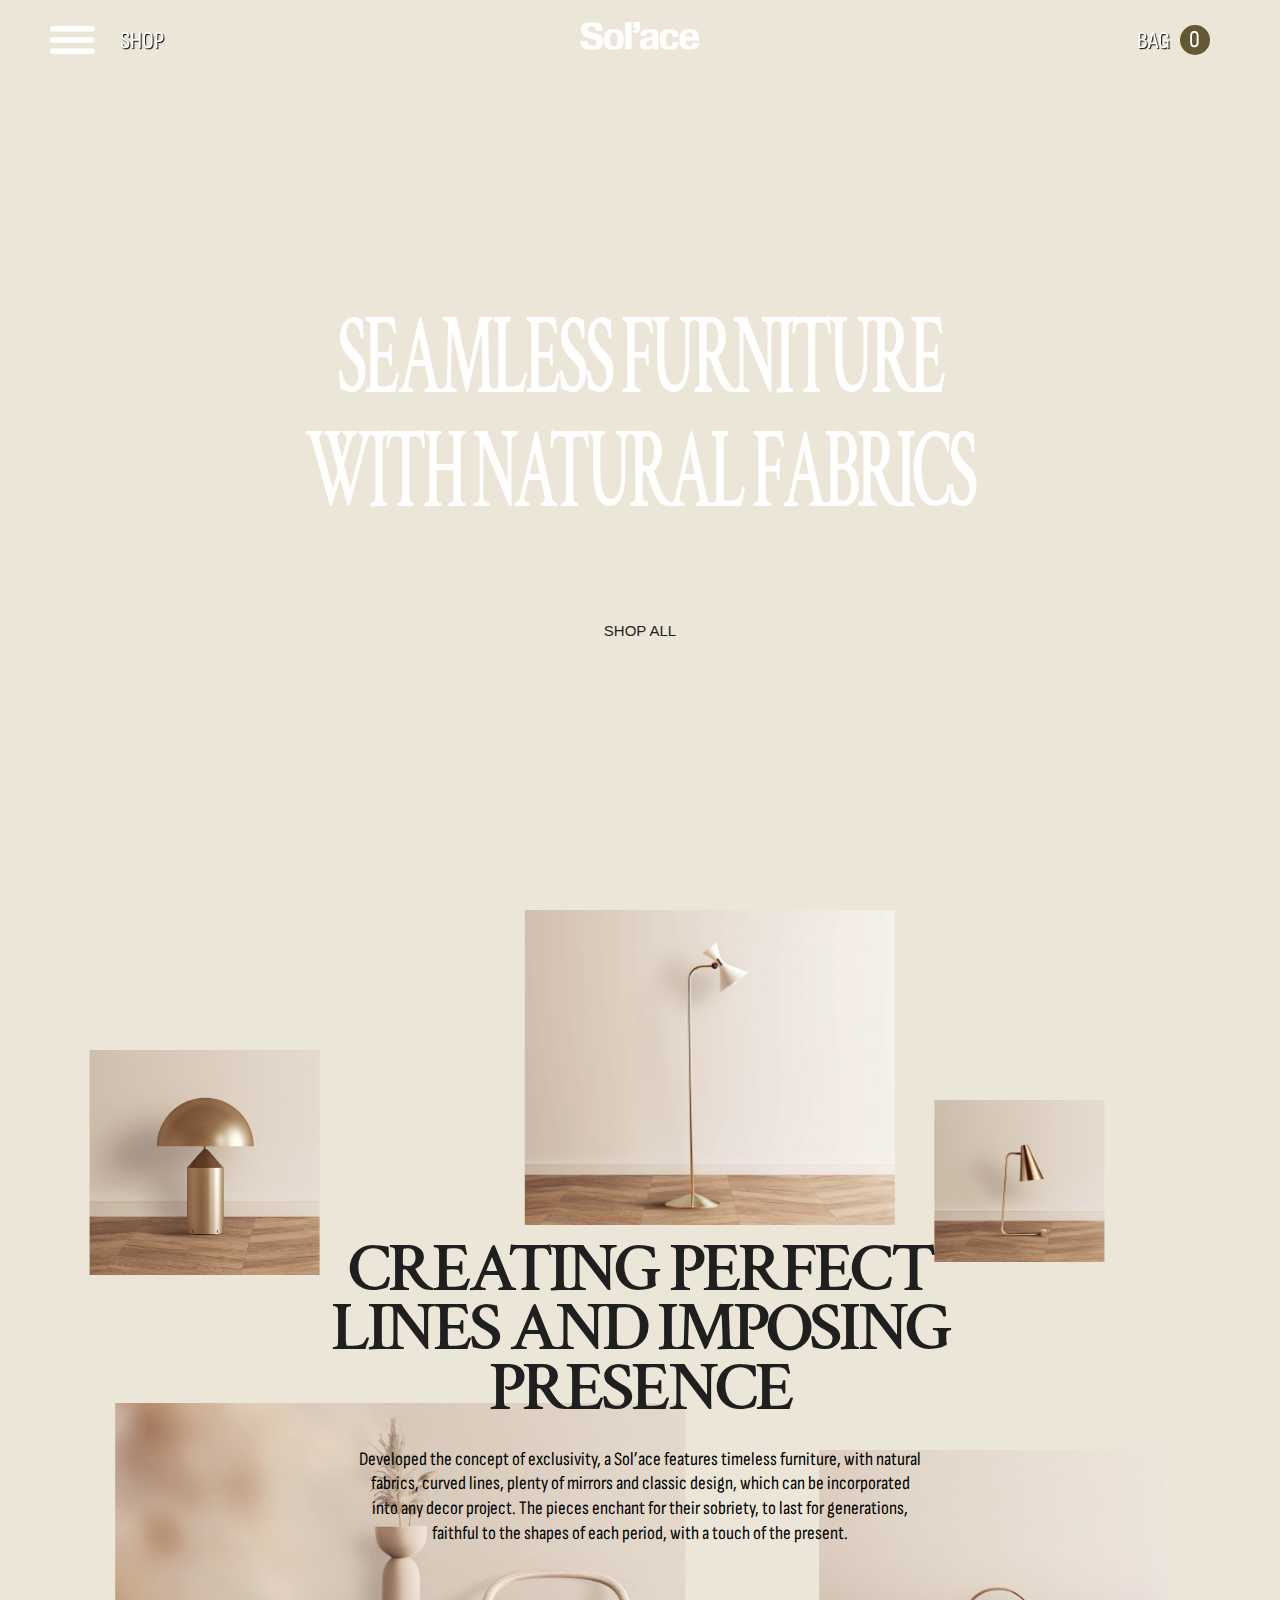
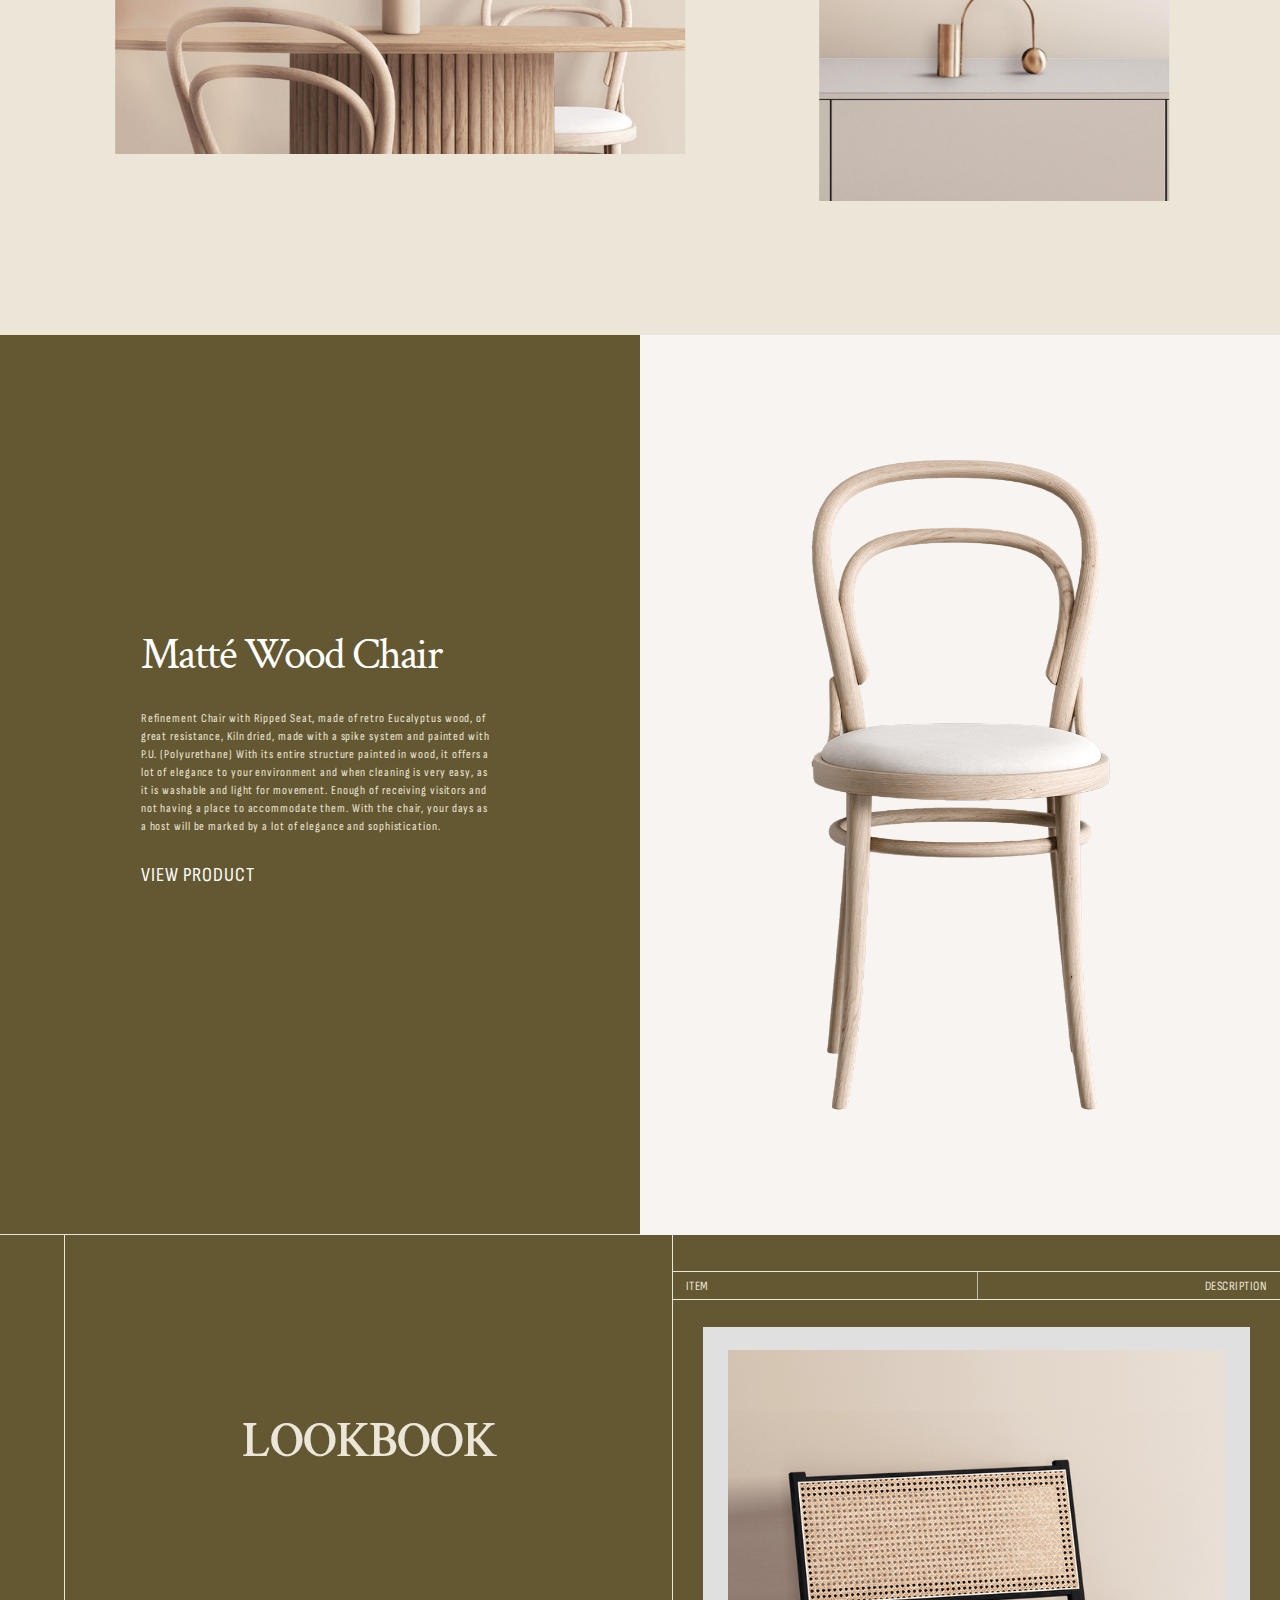
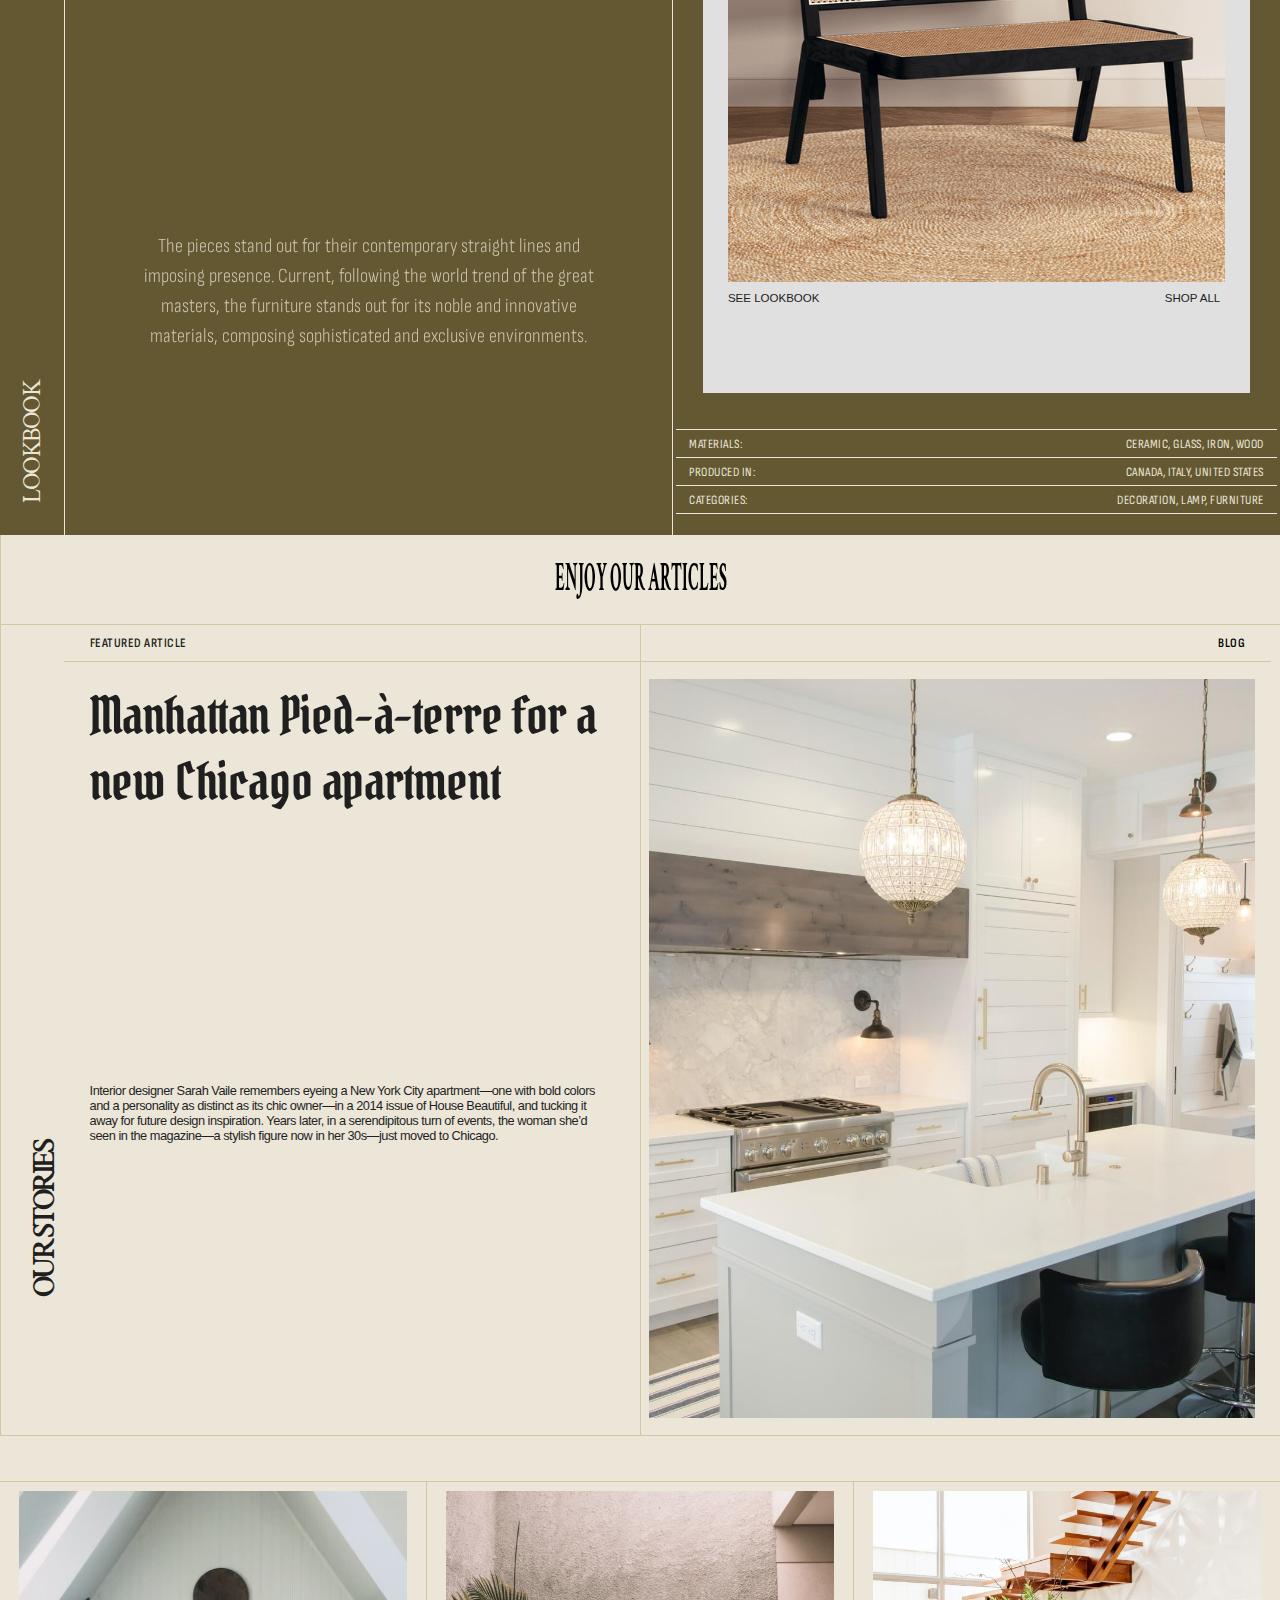
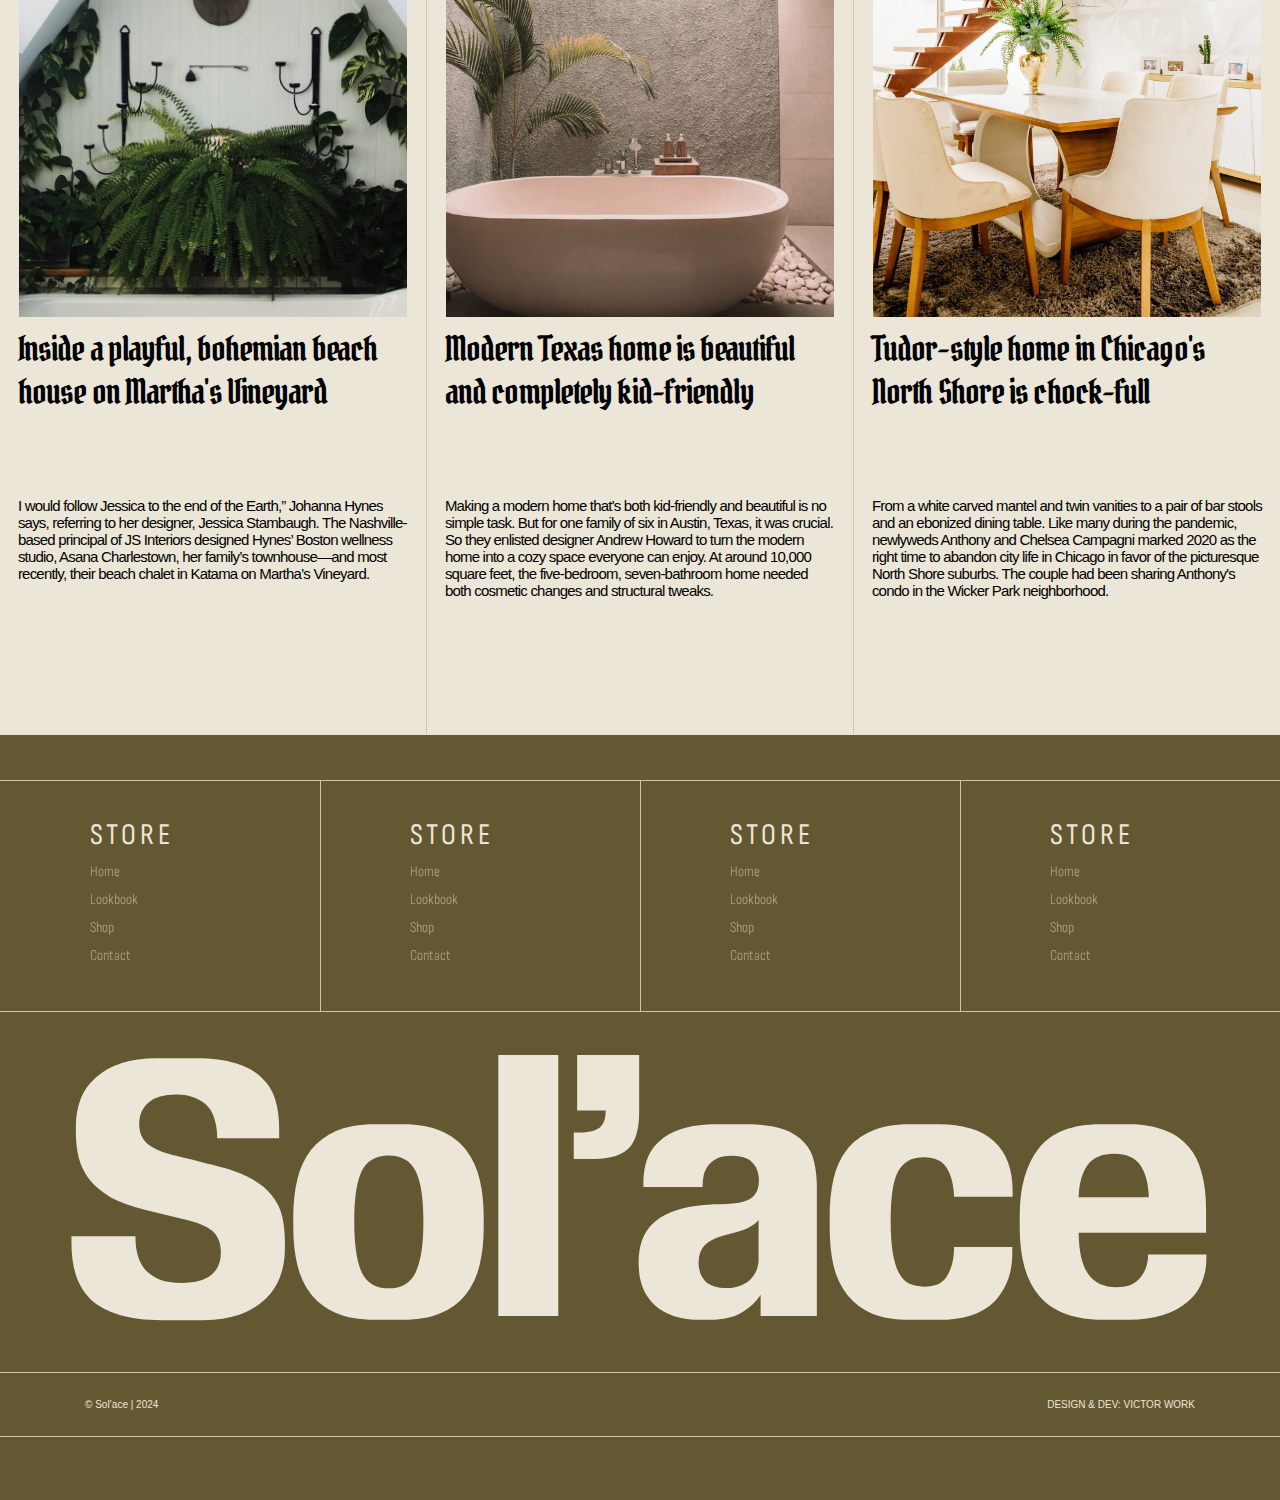
==== commit 1292a498: "소스 업뎃" ====
--- a/1차_프로젝트/02.구현소스/index.html
+++ b/1차_프로젝트/02.구현소스/index.html
@@ -12,15 +12,12 @@
     <!-- 제이쿼리 -->
     <script src="./js/jquery-3.7.1.min.js"></script>
     <script src="./js/jquery-ui.min.js"></script>
-    
+
     <script src="./js/main.js" defer></script>
-
   </head>
   <body>
     <!-- 상단 고정 코딩구역 시작 -->
 
-    <!-- 페이드 박스 -->
-    <div class="fadebox"></div>
     <!-- 장바구니 서브메뉴 -->
     <div class="minicart">
       <!-- 장바구니 서브메뉴 박스 -->
@@ -209,7 +206,7 @@
             <!-- 메인 텍스트 -->
             <h1 class="main-text">
               <span>SEAMLESS</span>
-              <span>FURNITURE</span> <br>
+              <span>FURNITURE</span> <br />
               <span>WITH</span>
               <span>NATURAL</span>
               <span>FABRICS</span>
@@ -229,7 +226,7 @@
           ></video>
         </section>
         <!-- 2-2. About Us 영역 -->
-        <section class="page">
+        <section class="about page">
           <h2 class="blind">About us</h2>
           <!-- 이미지 박스 -->
           <div class="imgbox">
@@ -365,34 +362,37 @@
             <div class="artiUpTitbox">
               <div class="artiUpTit">ENJOY OUR ARTICLES</div>
             </div>
-            <!-- 세로 텍스트 -->
-            <div class="artVerbox">
-              <div class="artVerTxt">OUR STORIES</div>
-            </div>
-            <!-- 기사 내용 -->
-            <div class="artiTxtbox">
-              <div class="upTxt">FEATURED ARTICLE</div>
-              <h3 class="artMainTit">
-                Manhattan Pied-à-terre for a new Chicago apartment
-              </h3>
-              <p class="artiDesc">
-                Interior designer Sarah Vaile remembers eyeing a New York City
-                apartment—one with bold colors and a personality as distinct as
-                its chic owner—in a 2014 issue of House Beautiful, and tucking
-                it away for future design inspiration. Years later, in a
-                serendipitous turn of events, the woman she’d seen in the
-                magazine—a stylish figure now in her 30s—just moved to Chicago.
-              </p>
-            </div>
-            <!-- 메인기사 이미지 -->
-            <div class="artiImgbox">
-              <div class="borderBox">
-                <div class="borderBoxTxt">BLOG</div>
-              </div>
-              <div class="imgBox">
-                <img src="./images/article_main.jpg" alt="main article" />
-              </div>
-            </div>
+            <!-- 가로 플렉스 박스 -->
+             <div class="verFlexbox">
+               <!-- 세로 텍스트 -->
+               <div class="artVerbox">
+                 <div class="artVerTxt">OUR STORIES</div>
+               </div>
+               <!-- 기사 내용 -->
+               <div class="artiTxtbox">
+                 <div class="upTxt">FEATURED ARTICLE</div>
+                 <h3 class="artMainTit">
+                   Manhattan Pied-à-terre for a new Chicago apartment
+                 </h3>
+                 <p class="artiDesc">
+                   Interior designer Sarah Vaile remembers eyeing a New York City
+                   apartment—one with bold colors and a personality as distinct as
+                   its chic owner—in a 2014 issue of House Beautiful, and tucking
+                   it away for future design inspiration. Years later, in a
+                   serendipitous turn of events, the woman she’d seen in the
+                   magazine—a stylish figure now in her 30s—just moved to Chicago.
+                 </p>
+               </div>
+               <!-- 메인기사 이미지 -->
+               <div class="artiImgbox">
+                 <div class="borderBox">
+                   <div class="borderBoxTxt">BLOG</div>
+                 </div>
+                 <div class="imgBox">
+                   <img src="./images/article_main.jpg" alt="main article" />
+                 </div>
+               </div>
+             </div>
           </div>
         </section>
         <!-- 2-6. Sub Article 영역 -->
--- a/1차_프로젝트/02.구현소스/css/main.css
+++ b/1차_프로젝트/02.구현소스/css/main.css
@@ -46,13 +46,7 @@
 
 /************* 컨텐츠영역 *************/
 .page {
-  /* 영역별로 모두 보이는 화면 높이 설정 */
-  /* 선생님 피드백 : 페이지당 100vh가 넘어가기때문에
-    추후 레이아웃 변경 필요. // 하지만 개인적으로 가독성이 떨어진다고 생각함,
-    영역마다 집약해서 보여줄 필요가 있다고 생각함.
-    따라서 부드러운 스크롤만 반영하면 어떨까 선생님께 피드백을 요청드릴 예정*/
   height: 100vh;
-  /* outline: 1px dashed gray; */
 }
 /* 임시타이틀 */
 .page .temp-tit {
@@ -61,6 +55,9 @@
   width: 100%;
   text-align: center;
 }
+.about.page{
+  height: 115vh;
+}
 /************* 1. 배너영역 *************/
 .ban-area {
   height: 400px;
@@ -73,6 +70,7 @@
   object-fit: cover;
   filter: brightness(0.8);
 }
+
 .main-text {
   position: absolute;
   top: 46%;
@@ -88,15 +86,17 @@
   color: #fff;
   font-family: var(--font-title);
   font-size: min(8rem, 5vw);
-  font-weight: 400;
+  font-weight: 600;
   font-style: normal;
   letter-spacing: -0.4rem;
   text-align: center;
   white-space: nowrap;
-}
-.main-text br~span{
+  transform: scaleY(1.8);
+  line-height: 7vh;
+}
+.main-text br ~ span {
   display: inline-block;
-  margin-top: 1.5vw;
+  /* margin-top: -5.5vw; */
 }
 
 /* SHOP ALL 버튼 */
@@ -106,14 +106,14 @@
   left: 50%;
   translate: -50% -50%;
   z-index: 9;
-  width: 8vw;
-  height: 3.5vh;
+  width: max(10vw, 15.1rem);
+  height: 4.5vh;
   color: #1f1f1f;
   background-color: #ebe6d7;
   text-align: center;
   align-content: center;
   border-radius: 5px;
-  font-size: 1.2rem;
+  font-size: 1.5rem;
   font-weight: 400;
   transition: 0.3s ease-in-out;
 }
@@ -131,14 +131,15 @@
   /* 이미지 부모박스 */
   position: absolute;
 }
-.imgbox img{
+/* 질문! : (미디어쿼리) 이미지들을 화면에 맞게 줄어들도록 하려면???????????????????????????? */
+.imgbox img {
   left: 50%;
 }
 .imgbox img:nth-child(1) {
   position: absolute;
   height: 25vh;
   /* left: 4rem; */
-  translate: -31vw;
+  translate: -43vw;
   top: 15rem;
   width: 23rem;
   object-fit: cover;
@@ -147,16 +148,16 @@
   position: absolute;
   height: 35vh;
   /* right: 80rem; */
-  translate: 18vw;
+  translate: -9vw;
   top: 1rem;
-  width: 33rem;
+  width: 37rem;
   object-fit: cover;
 }
 .imgbox img:nth-child(3) {
   position: absolute;
   height: 30vh;
   /* right: 0; */
-  translate: 26vw;
+  translate: 36vw;
   top: 39rem;
   width: 20rem;
   object-fit: cover;
@@ -165,7 +166,7 @@
   position: absolute;
   height: 39vh;
   /* left: 90rem; */
-  translate: -27vw;
+  translate: 9vw;
   top: 55rem;
   width: 35rem;
   object-fit: cover;
@@ -174,16 +175,16 @@
   position: absolute;
   height: 39vh;
   /* left: 1rem; */
-  translate: 1vw;
+  translate: -41vw 7vh;
   top: 44rem;
-  width: 41rem;
+  width: 57rem;
   object-fit: cover;
 }
 .imgbox img:nth-child(6) {
   position: absolute;
   height: 18vh;
   /* right: 20rem; */
-  translate: -14vw;
+  translate: 23vw;
   top: 20rem;
   width: 17rem;
   object-fit: cover;
@@ -202,7 +203,7 @@
   top: 50%;
   left: 50%;
   translate: -50% -100%;
-  font-size: min(7rem,3vw);
+  font-size: min(7rem, 6vw);
   width: 55vw;
   font-family: var(--font-title);
   font-weight: 600;
@@ -216,7 +217,7 @@
   top: 50%;
   left: 50%;
   translate: -50% 30%;
-  font-size: 1.5rem;
+  font-size: min(1.5vw, 1.9rem);
   text-align: center;
   line-height: 130%;
   font-family: var(--font-menu);
@@ -235,7 +236,7 @@
   border-bottom: 1px solid #ebe6d7;
   box-sizing: border-box;
 }
-.recommendBox>div{
+.recommendBox > div {
   width: 50%;
 }
 /* 이미지 */
@@ -286,7 +287,7 @@
 }
 .productDesc {
   display: block;
-  font-size: 1vw;
+  font-size: min(1.2vw, 1.2rem);
   font-family: var(--font-menu);
   color: #ebe6d7;
   font-weight: 400;
@@ -318,6 +319,7 @@
   transition: width 0.7s cubic-bezier(0.16, 1, 0.3, 1);
 }
 /**************** 3. Lookbook 영역  *****************/
+/* 질문 : boder-bottom에만 투명도를 주려면?????????????????????? */
 .lookbookBox {
   background-color: #645832;
   width: 100%;
@@ -329,7 +331,6 @@
 .lbVerTxtbox {
   width: 5%;
   height: 100%;
-  /* 질문 : 원본 페이지처럼 얇게 표현하려면 단위를 다르게 해야하는지???? */
   border-right: 0.5px solid #ebe6d7;
 }
 .lbVerTxt {
@@ -364,7 +365,7 @@
   font-size: 2rem;
   color: #ebe6d7;
   font-family: var(--font-menu);
-  font-weight: 400;
+  font-weight: 300;
   line-height: 150%;
   text-align: center;
   display: block;
@@ -392,10 +393,9 @@
   font-family: var(--font-menu);
   letter-spacing: 0.5px;
   font-weight: 400;
-  /* 질문 : 해당 CSS안에서 정 중앙에 선을 그을 수 있는 방법이 있을까요??????????????????????????? */
 }
 .upTitBox::before {
-  content: '';
+  content: "";
   position: absolute;
   left: 50%;
   height: 100%;
@@ -570,6 +570,8 @@
   height: 100%;
   /* 기사정보 부모박스 */
   position: relative;
+  display: flex;
+  flex-direction: row-reverse;
 }
 .artiUpTitbox {
   width: 100%;
@@ -590,9 +592,8 @@
 }
 /* 세로 텍스트 박스 */
 .artVerbox {
-  position: relative;
   width: 5%;
-  height: 90%;
+  height: 100%;
   border-right: 0.5px solid #d1c7a3;
 }
 .artVerTxt {
@@ -637,7 +638,7 @@
   letter-spacing: -0.4px;
   font-weight: 500;
   padding: 6vw 2vw;
-  font-size: 6.1rem;
+  font-size: 4vw;
   transition: 0.4s ease-out;
 }
 .artMainTit:hover {
@@ -651,7 +652,7 @@
   letter-spacing: -0.5px;
   font-weight: 400;
   padding: 6vw 2vw;
-  font-size: 1.4rem;
+  font-size: 1vw;
 }
 .artiImgbox {
   position: absolute;
@@ -720,7 +721,6 @@
 }
 
 /* 서브기사 1 */
-/* 질문 : 선을 박스에 맞게 조정! , 포지션 위치관계에 대한 정리! */
 .subArti1 {
   height: 100%;
   border-right: 1px solid #d1c7a3;
@@ -779,123 +779,3 @@
 .subimg img:hover {
   scale: 1.05;
 }
-/************************ 6. 하단영역 ************************/
-footer {
-  background-color: #645832;
-}
-.footSpaceBox {
-  width: 100%;
-  height: 5vh;
-  border-bottom: 1px solid #d1c7a3;
-}
-.footcatBox {
-  width: 100%;
-  height: 30%;
-  border-bottom: 1px solid #d1c7a3;
-  overflow: hidden;
-  /* 2번째 카테고리 부모박스 */
-  position: relative;
-}
-.footFirst {
-  width: 25%;
-  height: 100%;
-  border-right: 1px solid #d1c7a3;
-  /* 세부 카테고리 부모박스 */
-  position: relative;
-}
-.footSecond {
-  width: 25%;
-  height: 100%;
-  border-right: 1px solid #d1c7a3;
-  position: absolute;
-  top: 0;
-  left: 25vw;
-}
-.footThird {
-  width: 25%;
-  height: 100%;
-  border-right: 1px solid #d1c7a3;
-  position: absolute;
-  top: 0;
-  left: 50vw;
-}
-.footForth {
-  width: 25%;
-  height: 100%;
-  border-right: 1px solid #d1c7a3;
-  position: absolute;
-  top: 0;
-  left: 75vw;
-}
-.footcatInbox {
-  width: auto;
-  height: auto;
-  display: flex;
-  flex-wrap: wrap;
-  flex-direction: column;
-  position: absolute;
-  top: 4vh;
-  left: 7vw;
-  display: flex;
-  gap: 1vh;
-  color: #ebe6d7;
-  font-family: var(--font-menu);
-}
-.footCatTit {
-  font-size: 3rem;
-  font-weight: 400;
-  letter-spacing: 0.3vw;
-}
-.footcatInbox a {
-  font-size: 1.5rem;
-  font-weight: 300;
-  opacity: 0.6;
-  color: #ebe6d7
-}
-.footcatInbox a:nth-child(1){
-  font-weight: 300;
-}
-/* 카테고리 밑줄 애니메이션 */
-/* 질문! : 글자컨텐츠에만 밑줄을 주려면 어떻게 해야할까요 ????????? */
-/* 질문! : 어디에서 가로 스크롤이 생겼는지 모르겠습니다.. ㅠㅠ */
-/* .footcatInbox a:hover {
-  cursor: pointer;
-  opacity: 1;
-} */
-/* .footcatInbox a::after {
-  content: "";
-  display: block;
-  position: absolute;
-  bottom: -2px;
-  left: 0;
-  width: 0;
-  height: 0.5px;
-  margin-left: 100%;
-  background-color: #fff;
-  color: #fff;
-  transition: 0.7s cubic-bezier(0.16, 1, 0.3, 1);
-}
-.footcatInbox a:hover ::after {
-  width: 100%;
-  margin-left: 0;
-  transition: width 0.7s cubic-bezier(0.16, 1, 0.3, 1);
-} */
-/* 하단 로고 */
-.footlogo-btn {
-  overflow: hidden;
-  height: 40vh;
-  padding: 0px 5vw;
-  display: flex;
-}
-/* 카피라이트 */
-.copyright {
-  display: flex;
-  justify-content: space-between;
-  color: rgb(235, 230, 215);
-  padding: 0px 8.5rem;
-  align-items: center;
-  height: 7vh;
-  border-top: 1px solid #d1c7a3;
-  border-bottom: 1px solid #d1c7a3;
-  font-weight: 30;
-}
--- a/1차_프로젝트/02.구현소스/css/query.css
+++ b/1차_프로젝트/02.구현소스/css/query.css
@@ -1,21 +1,93 @@
 @charset "utf-8";
 
-
+@media screen and (max-width: 1400px) {
+  .imgbox img:nth-child(3) {
+    display: none;
+  }
+}
+@media screen and (max-width: 1400px) {
+  .imgbox img:nth-child(4) {
+    translate: 14vw;
+  }
+}
 @media screen and (max-width: 1200px) {
-    /*  질문 ! : 미디어 쿼리의 흐름은 어떻게 진행하는 것이 좋을까요?  */
-}
-@media screen and (max-width: 900px) {
-    .recom-box{
-        height: auto;
+  .shopAbtn {
+    top: 65%;
+  }
+  .imgbox img:nth-child(6) {
+    display: none;
+  }
+  .imgbox img:nth-child(2) {
+    translate: 2vw 3vh;
+  }
+  @media screen and (max-width: 1100px) {
+    .imgbox img:nth-child(4) {
+      display: none;
     }
-    .main-text{
-        font-size: 8vw;
+    .imgbox img:nth-child(5) {
+      translate: -27vw 7vh;
+    }
+  }
+  @media screen and (max-width: 1000px) {
+    .shopAbtn {
+      top: 65%;
+    }
+  }
+  @media screen and (max-width: 900px) {
+    .recom-box {
+      height: auto;
+    }
+    .main-text {
+      font-size: 7vw;
+      letter-spacing: -1px;
     }
     .recommendBox {
-       flex-direction: column;
-       height: auto;
+      flex-direction: column;
+      height: auto;
     }
-    .recommendBox>div{
-      width: 100%;
+    .recommendBox > div {
+      width: 56vw;
+      height: 45vw;
     }
-}+    .bagNbtn,
+    .shopbtn {
+      display: none;
+    }
+    .recTextbox {
+      padding: 0px 0 7vw 14vw;
+      box-sizing: none;
+    }
+    .viewbtn {
+        font-size: 2.3vw;
+    }
+    .productName {
+        font-size: 5.4vw;
+    }
+  }
+  @media screen and (max-width: 700px) {
+    .mainTxt {
+      font-size: 9vw;
+      width: 85vw;
+    }
+    .subTxt {
+      font-size: 2.5vw;
+      width: 80vw;
+    }
+  }
+
+  @media screen and (max-width: 600px) {
+    .left-menu ul {
+      gap: 1.5rem;
+      padding: 0px 1.5rem;
+    }
+    .hamShop-box {
+      height: 11rem;
+    }
+    .main-text {
+      top: 46%;
+    }
+    .shopAbtn {
+      top: 65%;
+    }
+  }
+}
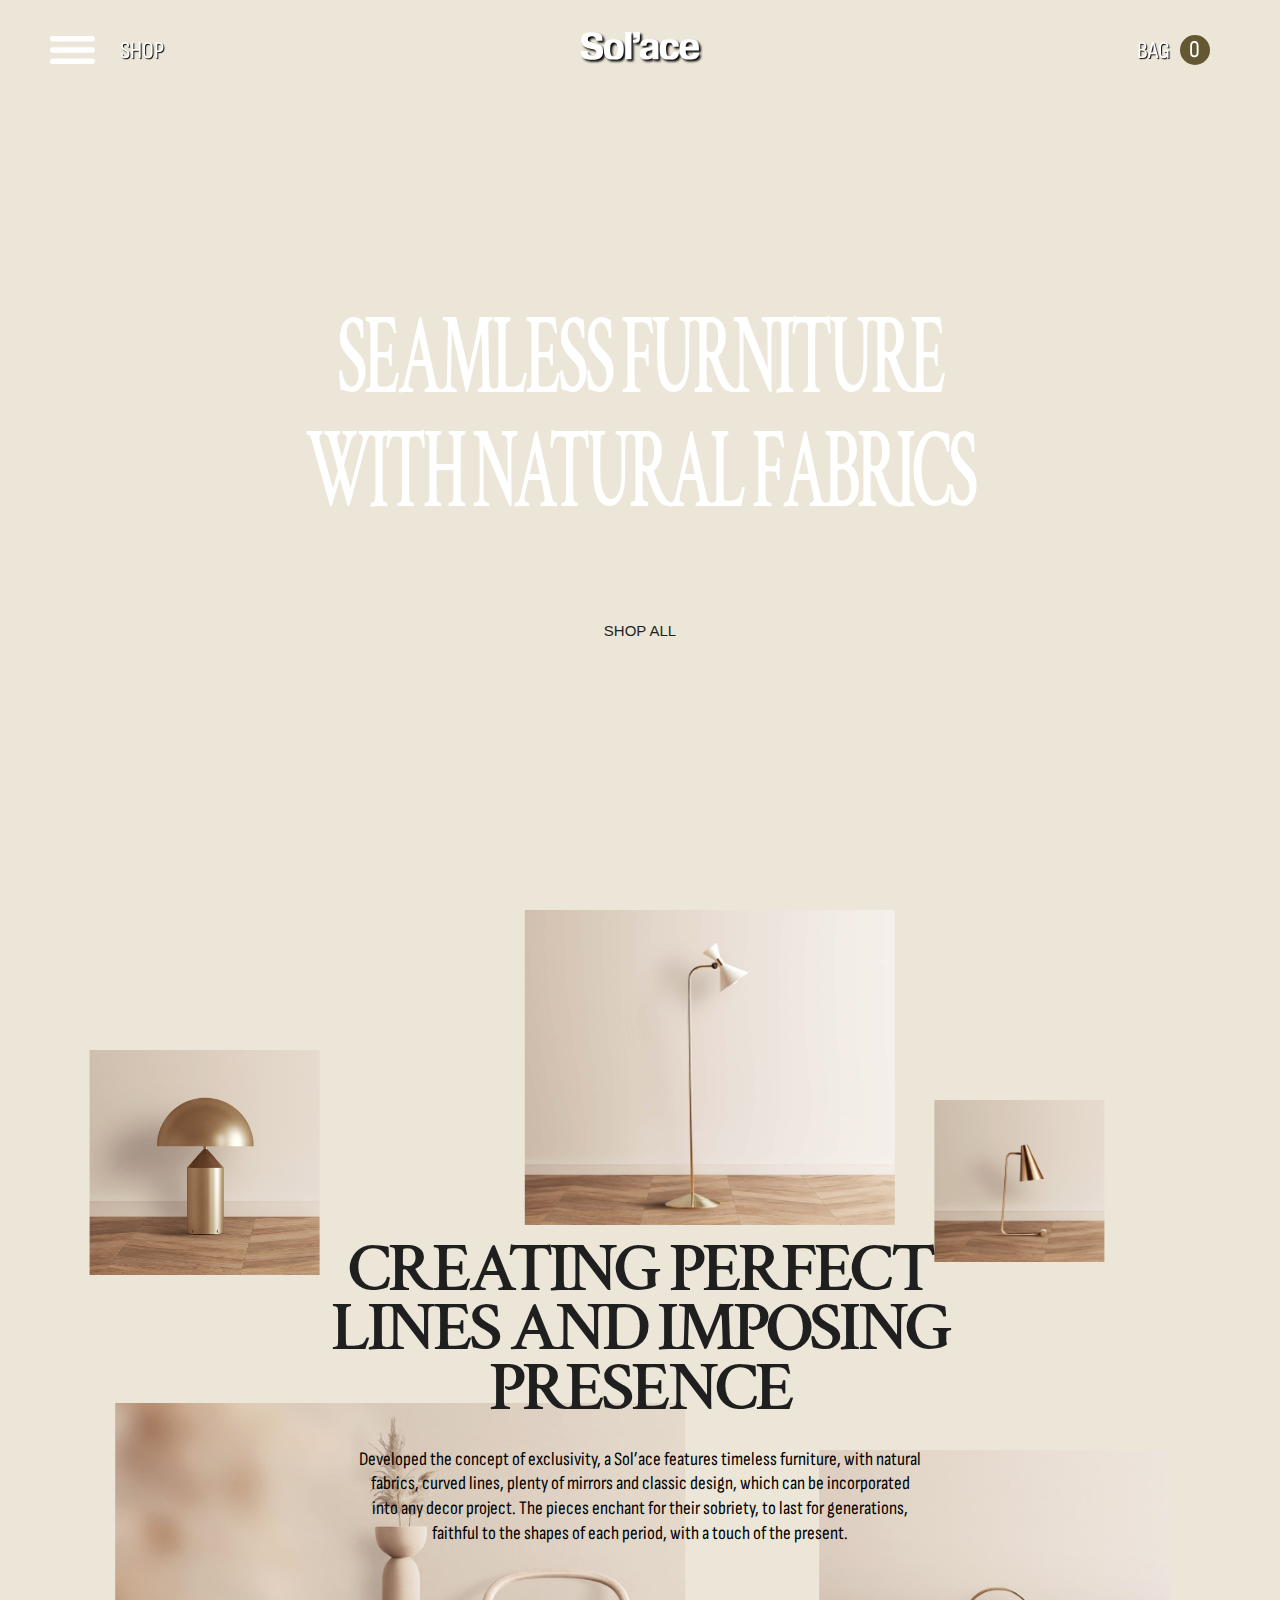
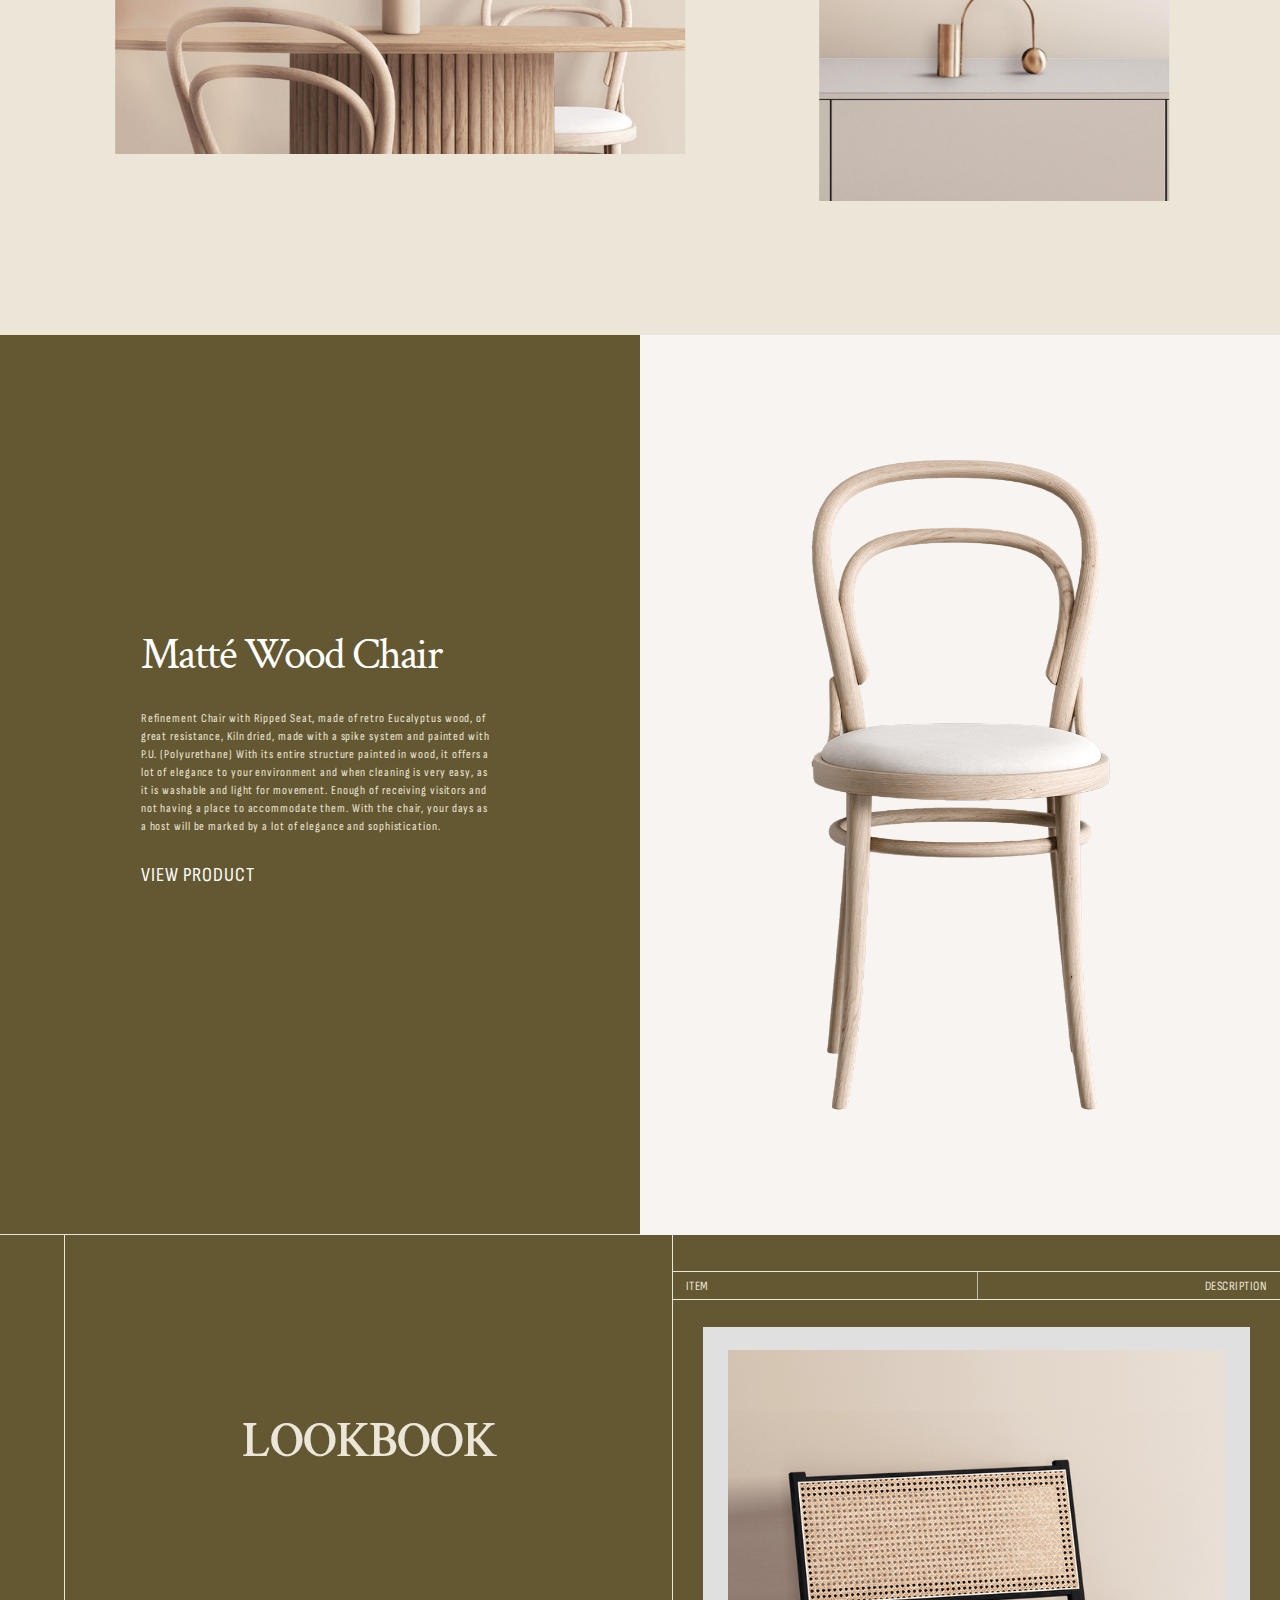
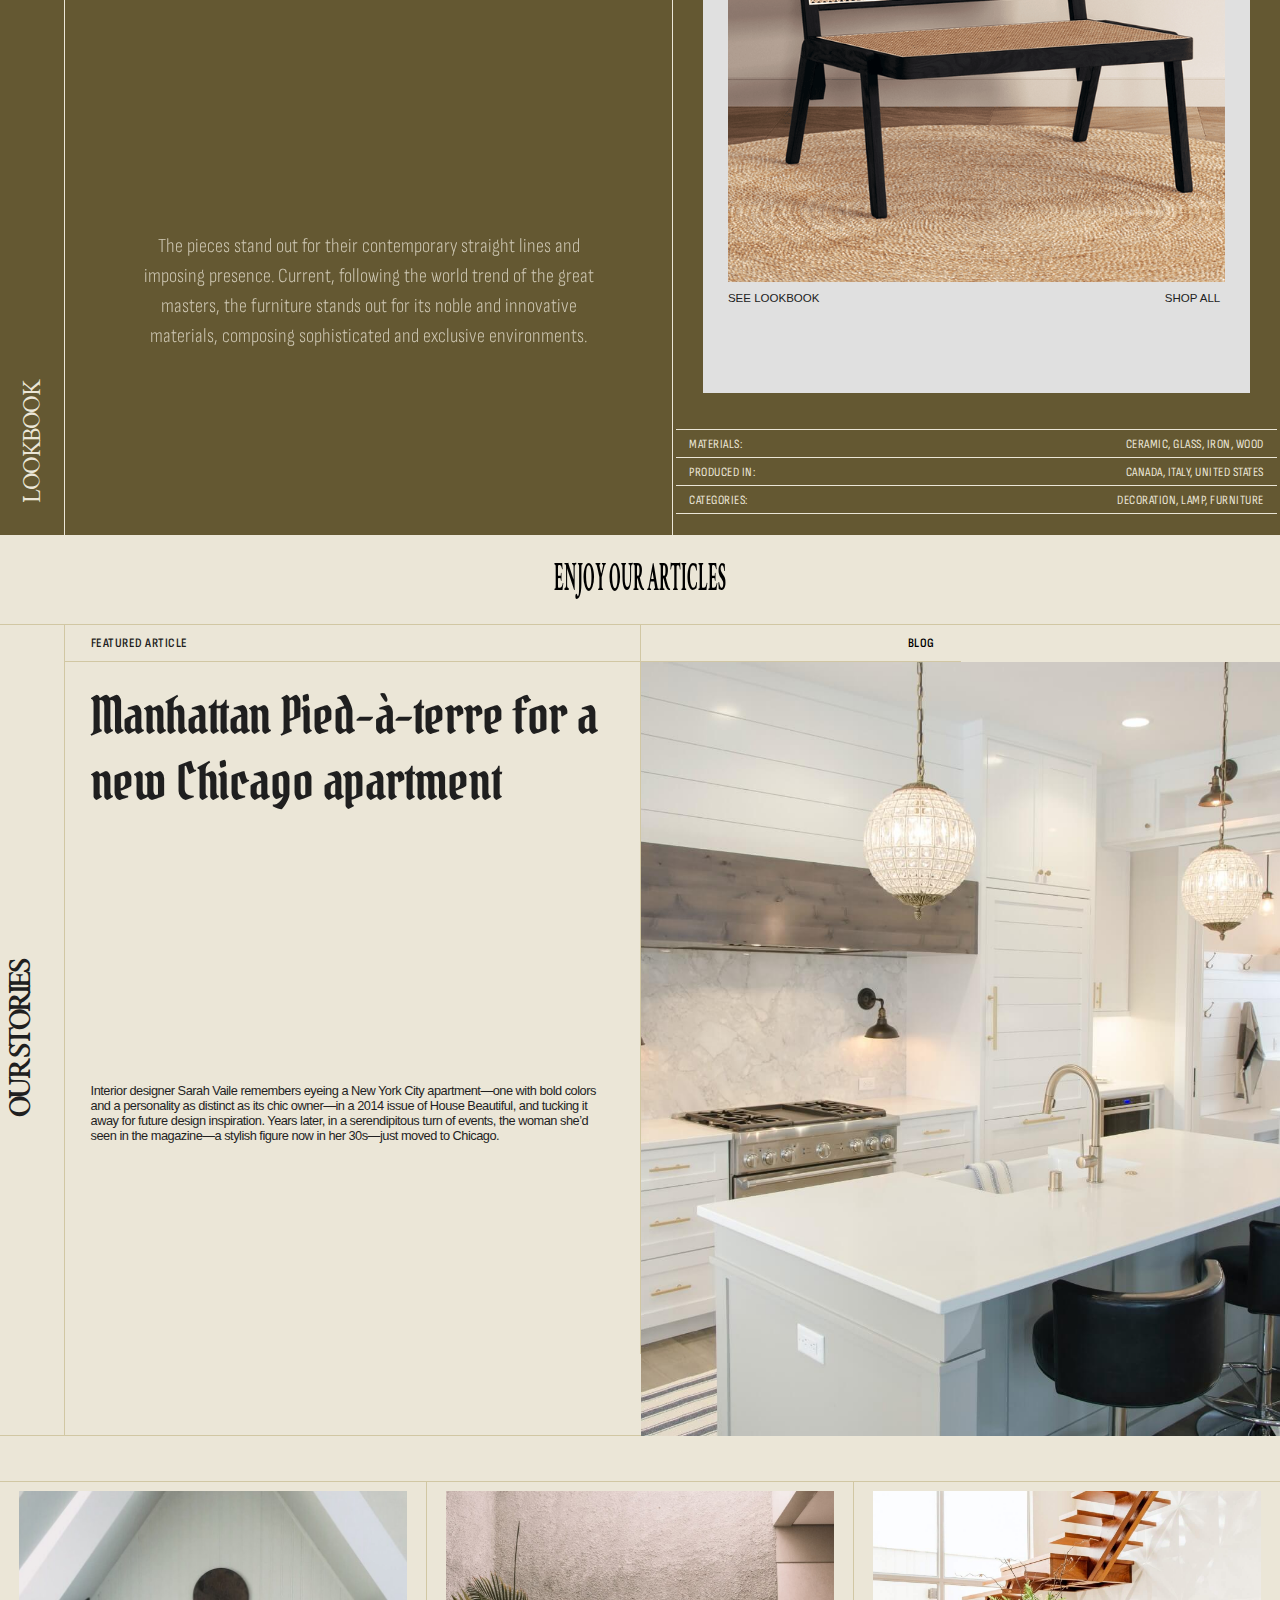
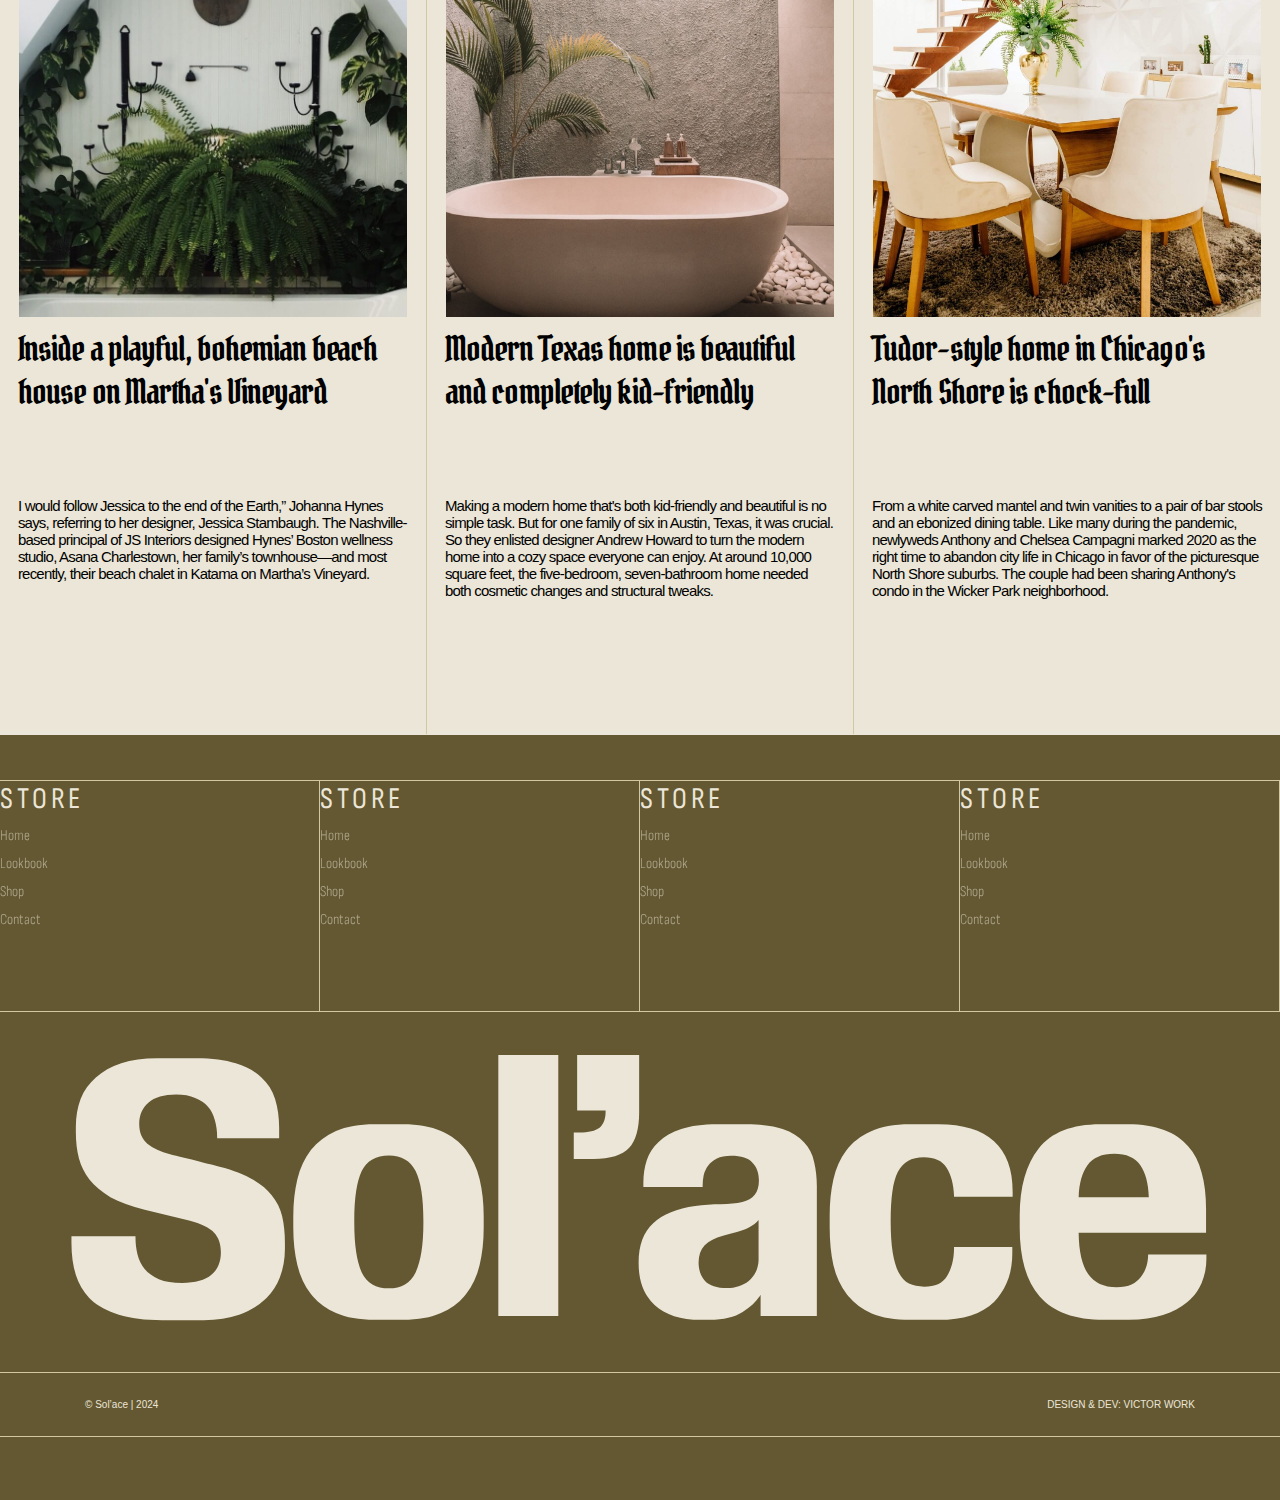
==== commit e5ebf30d: "ss" ====
--- a/1차_프로젝트/02.구현소스/index.html
+++ b/1차_프로젝트/02.구현소스/index.html
@@ -132,6 +132,7 @@
                       viewBox="0 0 51 13"
                       fill="none"
                       xmlns="http://www.w3.org/2000/svg"
+                      style="filter: drop-shadow(2px 2px 1px black);"
                     >
                       <path
                         d="M5.86496 0.579688C6.55496 0.579688 7.13496 0.654687 7.60496 0.804687C8.07496 0.944687 8.44996 1.14969 8.72996 1.41969C9.01996 1.67969 9.22496 1.99969 9.34496 2.37969C9.46496 2.75969 9.52496 3.18969 9.52496 3.66969V4.11969H6.77996V4.05969C6.77996 3.78969 6.74496 3.53969 6.67496 3.30969C6.61496 3.07969 6.51496 2.88469 6.37496 2.72469C6.23496 2.55469 6.04496 2.42469 5.80496 2.33469C5.57496 2.23469 5.29496 2.18469 4.96496 2.18469C4.42496 2.18469 4.01496 2.30469 3.73496 2.54469C3.46496 2.77469 3.32996 3.08969 3.32996 3.48969C3.32996 3.85969 3.44996 4.14969 3.68996 4.35969C3.93996 4.55969 4.27496 4.71469 4.69496 4.82469C4.78496 4.84469 4.91496 4.87969 5.08496 4.92969C5.26496 4.96969 5.45496 5.01469 5.65496 5.06469C5.85496 5.11469 6.04496 5.16469 6.22496 5.21469C6.41496 5.25469 6.55496 5.28969 6.64496 5.31969C7.30496 5.47969 7.83996 5.66969 8.24996 5.88969C8.65996 6.10969 8.97496 6.35969 9.19496 6.63969C9.42496 6.91969 9.57996 7.23469 9.65996 7.58469C9.73996 7.93469 9.77996 8.31969 9.77996 8.73969V9.02469C9.77996 9.47469 9.70496 9.89469 9.55496 10.2847C9.40496 10.6647 9.17996 10.9947 8.87996 11.2747C8.57996 11.5547 8.20496 11.7747 7.75496 11.9347C7.30496 12.0947 6.77996 12.1747 6.17996 12.1747H4.34996C3.57996 12.1747 2.93996 12.0947 2.42996 11.9347C1.91996 11.7747 1.50496 11.5497 1.18496 11.2597C0.874956 10.9597 0.654956 10.5997 0.524956 10.1797C0.394956 9.75969 0.329956 9.28469 0.329956 8.75469V8.45469H3.16496V8.51469C3.16496 8.77469 3.19496 9.02469 3.25496 9.26469C3.31496 9.50469 3.41996 9.71969 3.56996 9.90969C3.71996 10.0897 3.92996 10.2397 4.19996 10.3597C4.46996 10.4697 4.81496 10.5247 5.23496 10.5247C5.81496 10.5247 6.24496 10.4047 6.52496 10.1647C6.80496 9.92469 6.94496 9.59469 6.94496 9.17469C6.94496 8.80469 6.84496 8.51469 6.64496 8.30469C6.44496 8.08469 6.07496 7.90469 5.53496 7.76469L3.56996 7.28469C2.95996 7.13469 2.45496 6.94969 2.05496 6.72969C1.66496 6.49969 1.35496 6.23969 1.12496 5.94969C0.904956 5.65969 0.749956 5.34469 0.659956 5.00469C0.569956 4.65469 0.524956 4.27469 0.524956 3.86469V3.60969C0.524956 3.15969 0.594956 2.74969 0.734956 2.37969C0.884956 2.00969 1.10996 1.69469 1.40996 1.43469C1.70996 1.16469 2.08496 0.954688 2.53496 0.804687C2.98496 0.654687 3.51496 0.579688 4.12496 0.579688H5.86496Z"
@@ -290,7 +291,7 @@
           </div>
         </section>
         <!-- 2-4. Lookbook 영역 -->
-        <section class="page">
+        <section class="page lookbook-page">
           <h2 class="temp-tit blind">Lookbook</h2>
           <!-- 전체박스 -->
           <div class="lookbookBox">
@@ -354,7 +355,7 @@
           </div>
         </section>
         <!-- 2-5. Article 영역 -->
-        <section class="page">
+        <section class="page article-page">
           <h2 class="temp-tit blind">articles-main</h2>
           <!-- 전체박스 -->
           <div class="artiBox">
@@ -363,36 +364,37 @@
               <div class="artiUpTit">ENJOY OUR ARTICLES</div>
             </div>
             <!-- 가로 플렉스 박스 -->
-             <div class="verFlexbox">
-               <!-- 세로 텍스트 -->
-               <div class="artVerbox">
-                 <div class="artVerTxt">OUR STORIES</div>
-               </div>
-               <!-- 기사 내용 -->
-               <div class="artiTxtbox">
-                 <div class="upTxt">FEATURED ARTICLE</div>
-                 <h3 class="artMainTit">
-                   Manhattan Pied-à-terre for a new Chicago apartment
-                 </h3>
-                 <p class="artiDesc">
-                   Interior designer Sarah Vaile remembers eyeing a New York City
-                   apartment—one with bold colors and a personality as distinct as
-                   its chic owner—in a 2014 issue of House Beautiful, and tucking
-                   it away for future design inspiration. Years later, in a
-                   serendipitous turn of events, the woman she’d seen in the
-                   magazine—a stylish figure now in her 30s—just moved to Chicago.
-                 </p>
-               </div>
-               <!-- 메인기사 이미지 -->
-               <div class="artiImgbox">
-                 <div class="borderBox">
-                   <div class="borderBoxTxt">BLOG</div>
-                 </div>
-                 <div class="imgBox">
-                   <img src="./images/article_main.jpg" alt="main article" />
-                 </div>
-               </div>
-             </div>
+            <div class="verFlexbox">
+              <!-- 세로 텍스트 -->
+              <div class="artVerbox">
+                <div class="artVerTxt">OUR STORIES</div>
+              </div>
+              <!-- 기사 내용 -->
+              <div class="artiTxtbox">
+                <div class="upTxt">FEATURED ARTICLE</div>
+                <h3 class="artMainTit">
+                  Manhattan Pied-à-terre for a new Chicago apartment
+                </h3>
+                <p class="artiDesc">
+                  Interior designer Sarah Vaile remembers eyeing a New York City
+                  apartment—one with bold colors and a personality as distinct
+                  as its chic owner—in a 2014 issue of House Beautiful, and
+                  tucking it away for future design inspiration. Years later, in
+                  a serendipitous turn of events, the woman she’d seen in the
+                  magazine—a stylish figure now in her 30s—just moved to
+                  Chicago.
+                </p>
+              </div>
+              <!-- 메인기사 이미지 -->
+              <div class="artiImgbox">
+                <div class="borderBox">
+                  <div class="borderBoxTxt">BLOG</div>
+                </div>
+                <div class="imgBox">
+                  <img src="./images/article_main.jpg" alt="main article" />
+                </div>
+              </div>
+            </div>
           </div>
         </section>
         <!-- 2-6. Sub Article 영역 -->
--- a/1차_프로젝트/02.구현소스/css/main.css
+++ b/1차_프로젝트/02.구현소스/css/main.css
@@ -570,8 +570,8 @@
   height: 100%;
   /* 기사정보 부모박스 */
   position: relative;
-  display: flex;
-  flex-direction: row-reverse;
+  /* display: flex;
+  flex-direction: row-reverse; */
 }
 .artiUpTitbox {
   width: 100%;
@@ -590,32 +590,38 @@
   padding-top: 2vh;
   box-sizing: border-box;
 }
+/* Article 박스 */
+.verFlexbox{
+  display: flex;
+  height: 90vh;
+}
 /* 세로 텍스트 박스 */
 .artVerbox {
   width: 5%;
-  height: 100%;
   border-right: 0.5px solid #d1c7a3;
 }
 .artVerTxt {
-  position: absolute;
+  /* position: absolute; */
   color: #1f1f1f;
   font-family: var(--font-title);
   font-weight: 600;
   font-size: 3.2rem;
-  margin-top: 72vh;
   rotate: 270deg;
+  translate: 0 1200%;
+  transform-origin: left top;
   letter-spacing: -3.5px;
   width: 187px;
-  left: -3.8vw;
+  
+  /* left: -3.8vw; */
 }
 /* 기사 정보 */
 .artiTxtbox {
-  position: absolute;
+  /* position: absolute; */
   display: block;
   width: 45%;
   height: 90%;
-  top: 10vh;
-  left: 5vw;
+  /* top: 10vh;
+  left: 5vw; */
   border-right: 1px solid #d1c7a3;
   color: #1f1f1f;
 }
@@ -655,14 +661,10 @@
   font-size: 1vw;
 }
 .artiImgbox {
-  position: absolute;
-  top: 10vh;
-  left: 49.5vw;
-  width: 49.8%;
-  height: 89.8%;
+  width: 50%;
 }
 .borderBox {
-  width: 100%;
+  width: 50%;
   border-bottom: 1px solid #d1c7a3;
   font-family: var(--font-menu);
   height: 4vh;
@@ -676,19 +678,14 @@
 .borderBoxTxt {
   padding-right: 2vw;
 }
-.imgBox {
-  display: flex;
-  position: absolute;
-  width: 95%;
-  top: 6vh;
-  left: 1.2vw;
-  box-sizing: border-box;
-  height: 91.5%;
+.imgBox{
+  height: 86vh;
   overflow: hidden;
-  justify-content: center;
 }
 .imgBox img {
   cursor: pointer;
+  width: 100%;
+  height: 100%;
   object-fit: cover;
   transition: 1s ease-out;
 }
--- a/1차_프로젝트/02.구현소스/css/query.css
+++ b/1차_프로젝트/02.구현소스/css/query.css
@@ -47,22 +47,126 @@
     }
     .recommendBox > div {
       width: 56vw;
-      height: 45vw;
+      height: 55vw;
+      margin: 0 auto;
     }
     .bagNbtn,
     .shopbtn {
       display: none;
     }
     .recTextbox {
-      padding: 0px 0 7vw 14vw;
-      box-sizing: none;
+      align-items: center;
+      justify-content: center;
+      margin: 0 auto;
+      padding: 0;
     }
     .viewbtn {
-        font-size: 2.3vw;
+      font-size: 2.3vw;
     }
     .productName {
-        font-size: 5.4vw;
-    }
+      font-size: 5.4vw;
+    }
+    .recommendBox::before {
+      content: "";
+      position: absolute;
+      top: 50%;
+      height: 1px;
+      opacity: 0.5;
+      width: 100%;
+      background-color: rgba(255, 255, 255, 0.604);
+    }
+
+    .lookbook-page {
+      height: auto;
+    }
+    .lookbookBox {
+      flex-direction: column;
+      padding-top: 5vh;
+    }
+    .lookbookBox > div {
+      width: 100%;
+    }
+    .lbSlideDesc {
+      height: auto;
+    }
+    /* 순서정렬 필요한 박스 */
+    .lbSlideBox {
+      flex-direction: column;
+      height: auto;
+      background-color: transparent;
+    }
+
+    .slideImg {
+      width: 100%;
+      padding: 2vh;
+      padding-bottom: 5vh;
+      box-sizing: border-box;
+      margin-top: 0;
+      background-color: #e0e0e0;
+    }
+
+    .lbVerTxtbox {
+      display: none;
+    }
+    /* 순서3번째로 변경 */
+    .downDescBox {
+      order: 3;
+      position: static;
+      width: 100%;
+      margin-top: 0;
+      padding: 2vh 0 5vh;
+    }
+    .materialsBox {
+      display: flex;
+      justify-content: space-between;
+      width: 100%;
+    }
+    /* 순서2번째로 변경 */
+    .btnBox {
+      order: 2;
+      display: flex;
+      justify-content: space-between;
+      padding: 0 2vh;
+      margin-top: -2vh;
+    }
+    .lbbtn,
+    .lbshopbtn {
+      position: static;
+    }
+
+/* 아래 박스 */
+.article-page{
+  height: auto;
+}
+.verFlexbox{
+  flex-direction: column;
+  height: auto;
+}
+.artVerbox{
+  display: none;
+}
+.artiTxtbox{
+  width: 100%;
+  height: auto;
+}
+.artiDesc{
+  height: auto;
+  line-height: 2;
+  padding: 0;
+}
+
+.artiImgbox{
+  width: 100%;
+  height: auto;
+}
+
+.footcatBox > div {
+  flex-basis: 50%;
+  box-sizing: border-box;
+}
+
+
+
   }
   @media screen and (max-width: 700px) {
     .mainTxt {
@@ -70,7 +174,7 @@
       width: 85vw;
     }
     .subTxt {
-      font-size: 2.5vw;
+      font-size: 2.7vw;
       width: 80vw;
     }
   }
@@ -90,4 +194,16 @@
       top: 65%;
     }
   }
-}
+  @media screen and (max-width: 500px) {
+    .mainTxt {
+      font-size: 9.6vw;
+      width: 90vw;
+    }
+
+    .subTxt {
+      font-size: 3.1vw;
+      width: 95vw;
+      height: 30vw;
+    }
+  }
+}
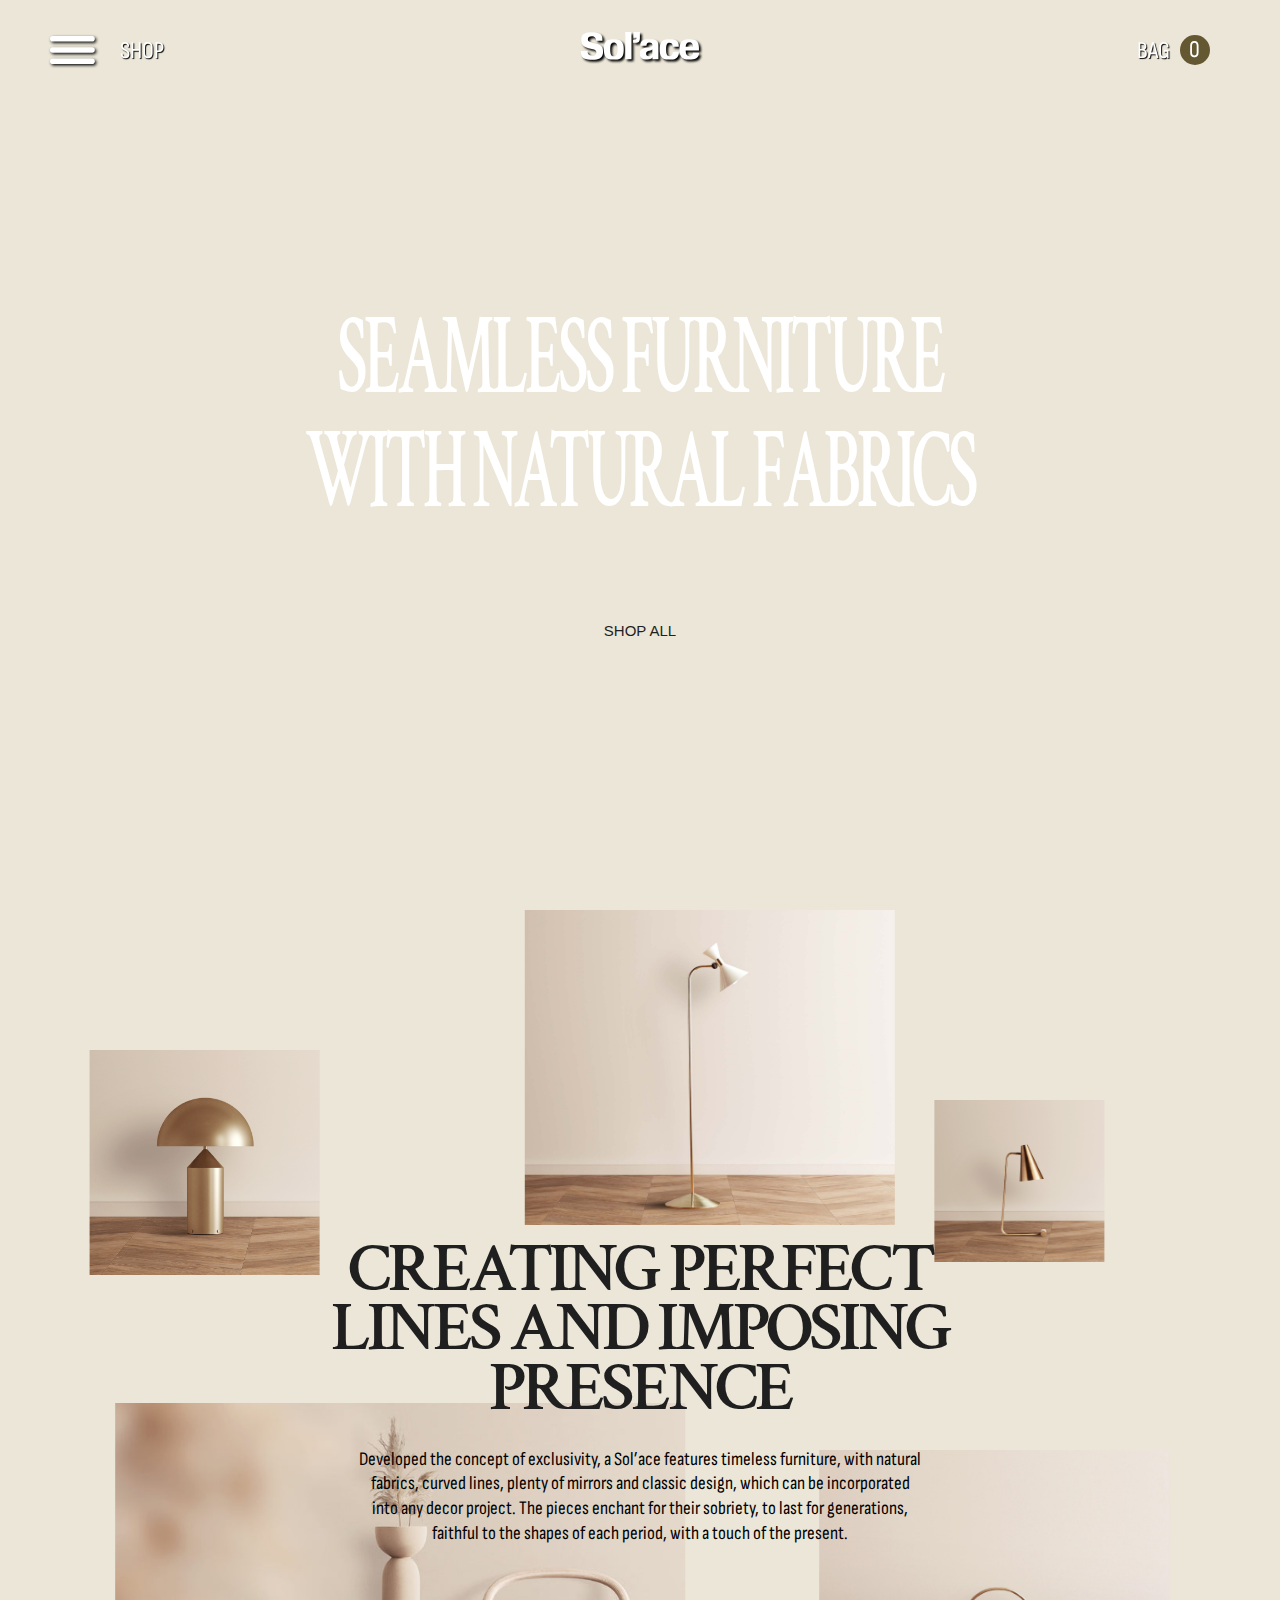
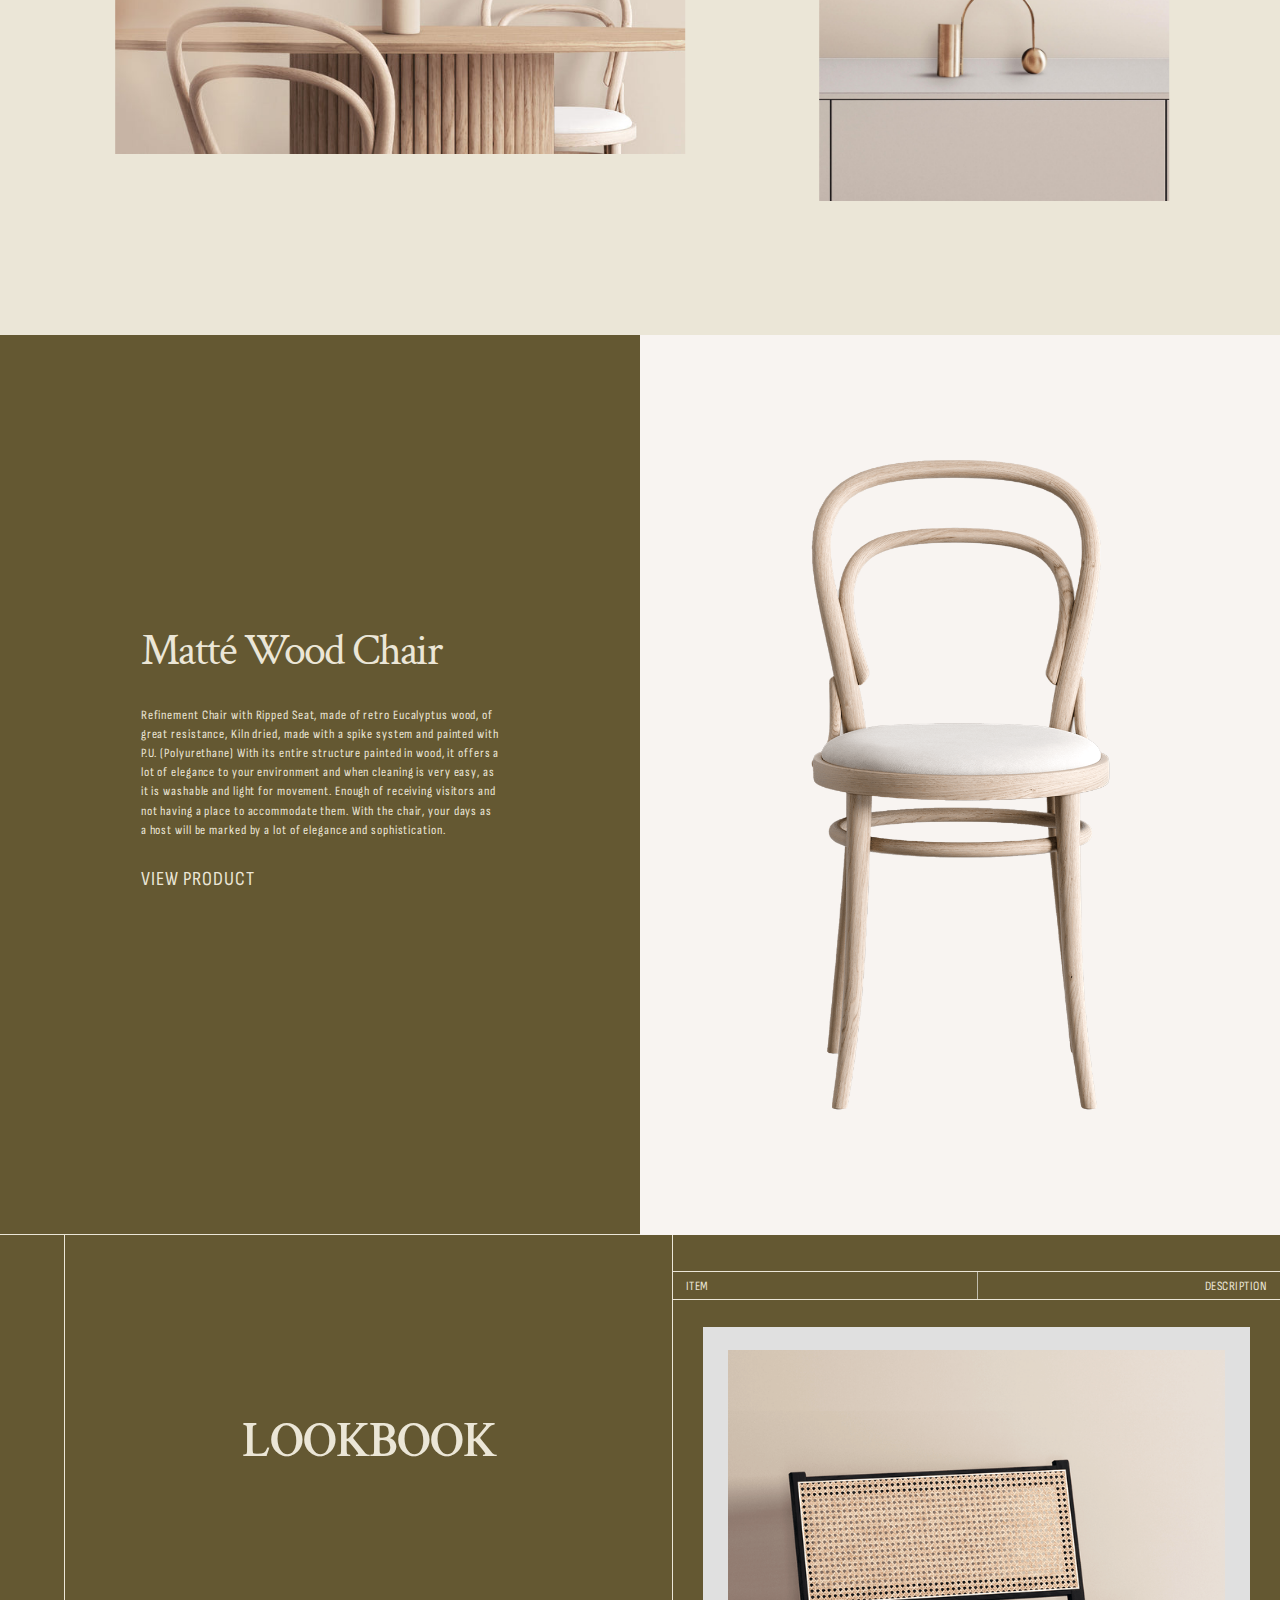
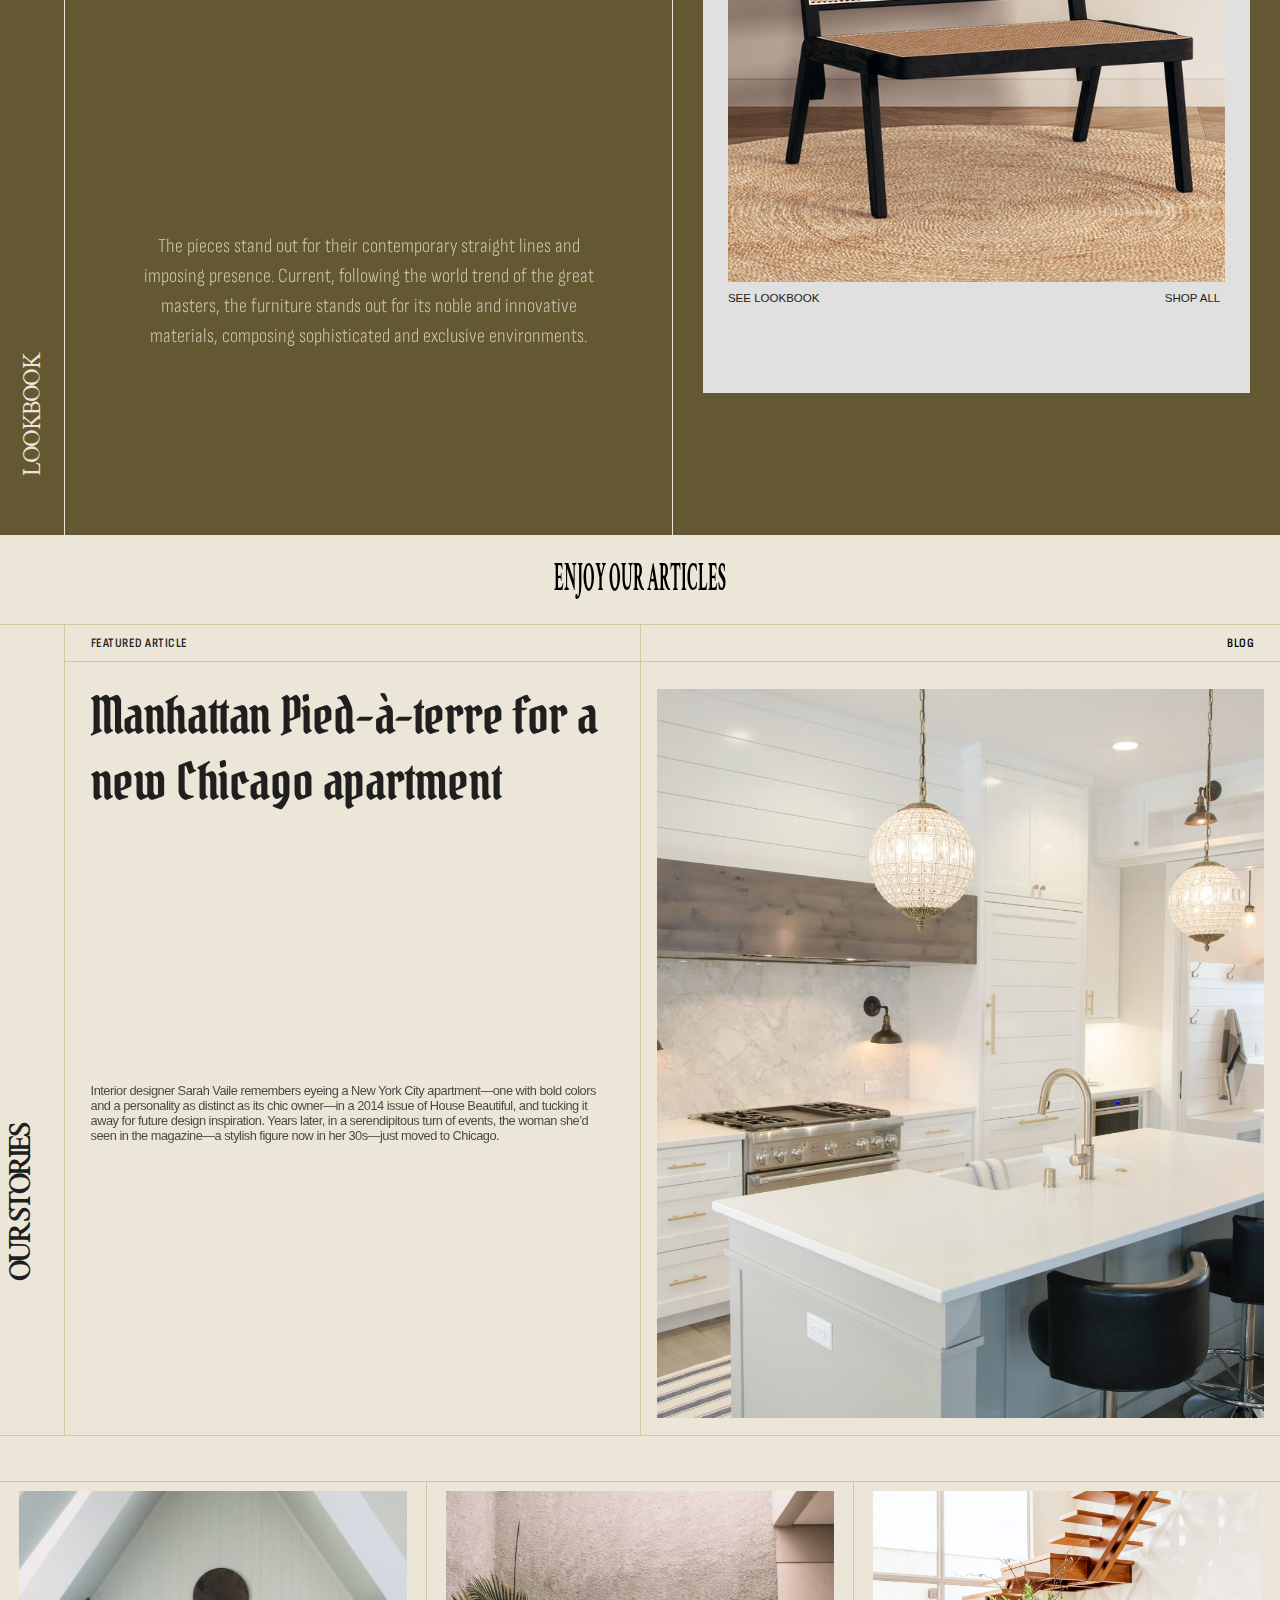
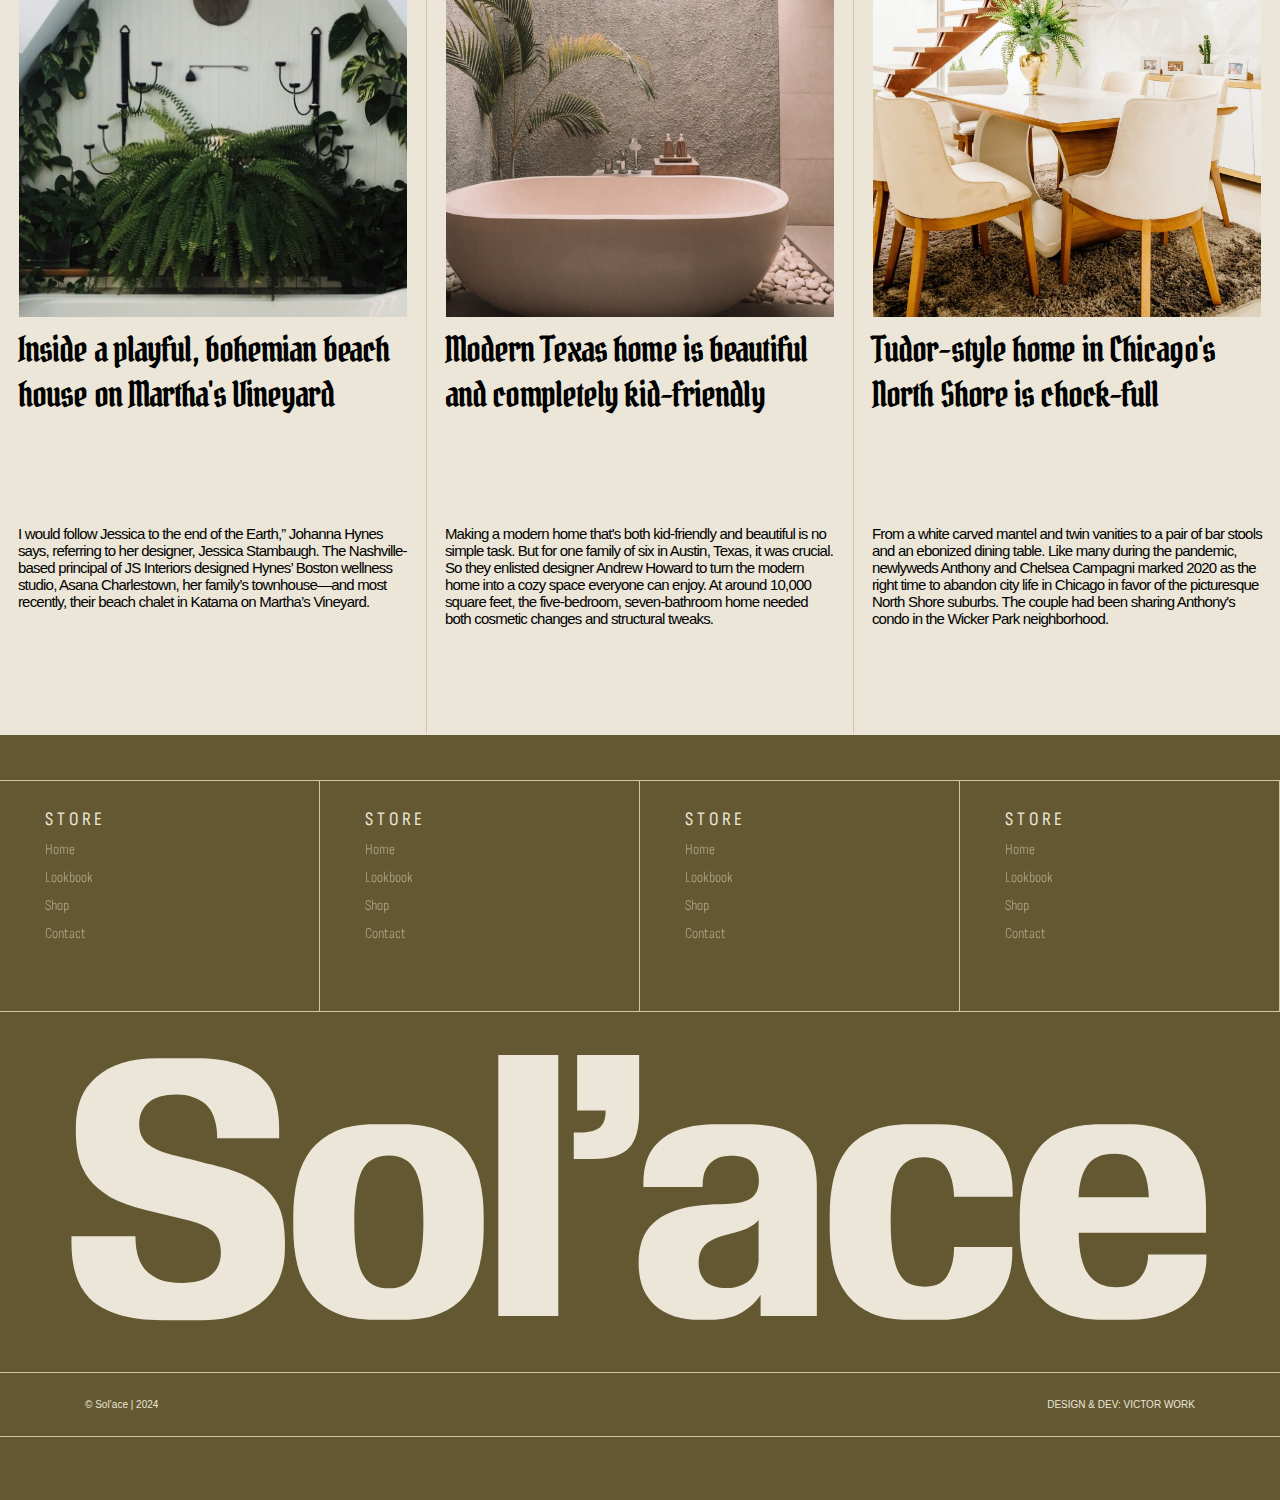
==== commit c08feb52: "소스 업뎃" ====
--- a/1차_프로젝트/02.구현소스/index.html
+++ b/1차_프로젝트/02.구현소스/index.html
@@ -25,6 +25,7 @@
         <span class="minisummary">ORDER SUMMARY</span>
         <span class="miniempty">YOUR BAG IS EMPTY</span>
         <span class="conshop">CONTINUE SHOPPING</span>
+        <span class="close">CLOSE</span>
       </div>
     </div>
 
@@ -132,7 +133,7 @@
                       viewBox="0 0 51 13"
                       fill="none"
                       xmlns="http://www.w3.org/2000/svg"
-                      style="filter: drop-shadow(2px 2px 1px black);"
+                      style="filter: drop-shadow(2px 2px 1px black)"
                     >
                       <path
                         d="M5.86496 0.579688C6.55496 0.579688 7.13496 0.654687 7.60496 0.804687C8.07496 0.944687 8.44996 1.14969 8.72996 1.41969C9.01996 1.67969 9.22496 1.99969 9.34496 2.37969C9.46496 2.75969 9.52496 3.18969 9.52496 3.66969V4.11969H6.77996V4.05969C6.77996 3.78969 6.74496 3.53969 6.67496 3.30969C6.61496 3.07969 6.51496 2.88469 6.37496 2.72469C6.23496 2.55469 6.04496 2.42469 5.80496 2.33469C5.57496 2.23469 5.29496 2.18469 4.96496 2.18469C4.42496 2.18469 4.01496 2.30469 3.73496 2.54469C3.46496 2.77469 3.32996 3.08969 3.32996 3.48969C3.32996 3.85969 3.44996 4.14969 3.68996 4.35969C3.93996 4.55969 4.27496 4.71469 4.69496 4.82469C4.78496 4.84469 4.91496 4.87969 5.08496 4.92969C5.26496 4.96969 5.45496 5.01469 5.65496 5.06469C5.85496 5.11469 6.04496 5.16469 6.22496 5.21469C6.41496 5.25469 6.55496 5.28969 6.64496 5.31969C7.30496 5.47969 7.83996 5.66969 8.24996 5.88969C8.65996 6.10969 8.97496 6.35969 9.19496 6.63969C9.42496 6.91969 9.57996 7.23469 9.65996 7.58469C9.73996 7.93469 9.77996 8.31969 9.77996 8.73969V9.02469C9.77996 9.47469 9.70496 9.89469 9.55496 10.2847C9.40496 10.6647 9.17996 10.9947 8.87996 11.2747C8.57996 11.5547 8.20496 11.7747 7.75496 11.9347C7.30496 12.0947 6.77996 12.1747 6.17996 12.1747H4.34996C3.57996 12.1747 2.93996 12.0947 2.42996 11.9347C1.91996 11.7747 1.50496 11.5497 1.18496 11.2597C0.874956 10.9597 0.654956 10.5997 0.524956 10.1797C0.394956 9.75969 0.329956 9.28469 0.329956 8.75469V8.45469H3.16496V8.51469C3.16496 8.77469 3.19496 9.02469 3.25496 9.26469C3.31496 9.50469 3.41996 9.71969 3.56996 9.90969C3.71996 10.0897 3.92996 10.2397 4.19996 10.3597C4.46996 10.4697 4.81496 10.5247 5.23496 10.5247C5.81496 10.5247 6.24496 10.4047 6.52496 10.1647C6.80496 9.92469 6.94496 9.59469 6.94496 9.17469C6.94496 8.80469 6.84496 8.51469 6.64496 8.30469C6.44496 8.08469 6.07496 7.90469 5.53496 7.76469L3.56996 7.28469C2.95996 7.13469 2.45496 6.94969 2.05496 6.72969C1.66496 6.49969 1.35496 6.23969 1.12496 5.94969C0.904956 5.65969 0.749956 5.34469 0.659956 5.00469C0.569956 4.65469 0.524956 4.27469 0.524956 3.86469V3.60969C0.524956 3.15969 0.594956 2.74969 0.734956 2.37969C0.884956 2.00969 1.10996 1.69469 1.40996 1.43469C1.70996 1.16469 2.08496 0.954688 2.53496 0.804687C2.98496 0.654687 3.51496 0.579688 4.12496 0.579688H5.86496Z"
@@ -335,20 +336,20 @@
                     alt="lookbook slide image1"
                   />
                 </div>
-                <!-- 하단 설명박스 -->
-                <div class="downDescBox">
-                  <div class="materialsBox">
-                    <div class="mattit">MATERIALS:</div>
-                    <div class="matDesc">CERAMIC, GLASS, IRON, WOOD</div>
-                  </div>
-                  <div class="prodBox">
-                    <div class="prodtit">PRODUCED IN:</div>
-                    <div class="prodDesc">CANADA, ITALY, UNITED STATES</div>
-                  </div>
-                  <div class="categBox">
-                    <div class="categtit">CATEGORIES:</div>
-                    <div class="categDesc">DECORATION, LAMP, FURNITURE</div>
-                  </div>
+              </div>
+              <!-- 하단 설명박스 -->
+              <div class="downDescBox">
+                <div class="materialsBox">
+                  <div class="mattit">MATERIALS:</div>
+                  <div class="matDesc">CERAMIC, GLASS, IRON, WOOD</div>
+                </div>
+                <div class="prodBox">
+                  <div class="prodtit">PRODUCED IN:</div>
+                  <div class="prodDesc">CANADA, ITALY, UNITED STATES</div>
+                </div>
+                <div class="categBox">
+                  <div class="categtit">CATEGORIES:</div>
+                  <div class="categDesc">DECORATION, LAMP, FURNITURE</div>
                 </div>
               </div>
             </div>
@@ -398,7 +399,7 @@
           </div>
         </section>
         <!-- 2-6. Sub Article 영역 -->
-        <section class="page">
+        <section class="subArti page">
           <h2 class="temp-tit blind">articles-sub</h2>
           <!-- 전체박스 -->
           <div class="subartiBox">
--- a/1차_프로젝트/02.구현소스/css/main.css
+++ b/1차_프로젝트/02.구현소스/css/main.css
@@ -55,7 +55,7 @@
   width: 100%;
   text-align: center;
 }
-.about.page{
+.about.page {
   height: 115vh;
 }
 /************* 1. 배너영역 *************/
@@ -131,7 +131,6 @@
   /* 이미지 부모박스 */
   position: absolute;
 }
-/* 질문! : (미디어쿼리) 이미지들을 화면에 맞게 줄어들도록 하려면???????????????????????????? */
 .imgbox img {
   left: 50%;
 }
@@ -153,6 +152,7 @@
   width: 37rem;
   object-fit: cover;
 }
+
 .imgbox img:nth-child(3) {
   position: absolute;
   height: 30vh;
@@ -277,7 +277,7 @@
   font-size: 4.4rem;
   display: block;
   font-family: var(--font-title);
-  color: #fff;
+  color: #ebe6d7;
   letter-spacing: -1.6px;
   transition: 0.4s ease-out;
   cursor: pointer;
@@ -287,7 +287,7 @@
 }
 .productDesc {
   display: block;
-  font-size: min(1.2vw, 1.2rem);
+  font-size: 1vw;
   font-family: var(--font-menu);
   color: #ebe6d7;
   font-weight: 400;
@@ -298,7 +298,7 @@
   position: relative;
   font-size: 2rem;
   font-family: var(--font-menu);
-  color: #fff;
+  color: #ebe6d7;
   letter-spacing: 1px;
 }
 .viewbtn::after {
@@ -310,7 +310,8 @@
   width: 0;
   height: 0.5px;
   margin-left: 100%;
-  background-color: #fff;
+  background-color: #ebe6d7;
+  opacity: 0.5;
   transition: 0.7s cubic-bezier(0.16, 1, 0.3, 1);
 }
 .viewbtn:hover::after {
@@ -337,7 +338,7 @@
   color: #ebe6d7;
   font-family: var(--font-title);
   font-size: 2.5rem;
-  margin-top: 91vh;
+  margin-top: 88vh;
   rotate: 270deg;
   letter-spacing: -1.5px;
 }
@@ -591,7 +592,7 @@
   box-sizing: border-box;
 }
 /* Article 박스 */
-.verFlexbox{
+.verFlexbox {
   display: flex;
   height: 90vh;
 }
@@ -607,11 +608,11 @@
   font-weight: 600;
   font-size: 3.2rem;
   rotate: 270deg;
-  translate: 0 1200%;
+  translate: 0 1600%;
   transform-origin: left top;
   letter-spacing: -3.5px;
   width: 187px;
-  
+
   /* left: -3.8vw; */
 }
 /* 기사 정보 */
@@ -619,7 +620,7 @@
   /* position: absolute; */
   display: block;
   width: 45%;
-  height: 90%;
+  height: 100%;
   /* top: 10vh;
   left: 5vw; */
   border-right: 1px solid #d1c7a3;
@@ -659,12 +660,14 @@
   font-weight: 400;
   padding: 6vw 2vw;
   font-size: 1vw;
+  color: #1f1f1f;
+  opacity: 0.8;
 }
 .artiImgbox {
   width: 50%;
 }
 .borderBox {
-  width: 50%;
+  width: 100%;
   border-bottom: 1px solid #d1c7a3;
   font-family: var(--font-menu);
   height: 4vh;
@@ -678,8 +681,11 @@
 .borderBoxTxt {
   padding-right: 2vw;
 }
-.imgBox{
-  height: 86vh;
+.imgBox {
+  width: 95%;
+  height: 90%;
+  margin: 0 auto;
+  margin-top: 3vh;
   overflow: hidden;
 }
 .imgBox img {
@@ -747,10 +753,11 @@
 }
 .subArtiTit {
   font-family: var(--font-article);
-  font-size: 3.4rem;
+  font-size: 3.5rem;
   font-weight: 500;
   letter-spacing: -0.9px;
   width: 100%;
+  height: 15vh;
   box-sizing: border-box;
   padding: 0.8vw 1.4vw;
   transition: 0.4s ease-out;
--- a/1차_프로젝트/02.구현소스/css/query.css
+++ b/1차_프로젝트/02.구현소스/css/query.css
@@ -19,191 +19,410 @@
   }
   .imgbox img:nth-child(2) {
     translate: 2vw 3vh;
-  }
-  @media screen and (max-width: 1100px) {
-    .imgbox img:nth-child(4) {
-      display: none;
+    width: min(370px, 37vw);
+    height: auto;
+    /* animation: show-ani 1s cubic-bezier(0.83,-0.2, 0.2, 1.47) forwards; */
+    /* transition: 1s cubic-bezier(0.83,-0.2, 0.2, 1.47); */
+  }
+  /* body:hover .imgbox img:nth-child(2) {
+    scale: 1;
+  } */
+
+  .imgbox img:nth-child(1) {
+    width: min(230px, 28vw);
+    height: auto;
+  }
+  .imgbox img:nth-child(5) {
+    width: min(570px, 70.7vw);
+    height: auto;
+  }
+}
+
+/* @keyframes show-ani {
+  to{
+    .imgbox img:nth-child(2) {
+      scale: 1;
     }
-    .imgbox img:nth-child(5) {
-      translate: -27vw 7vh;
-    }
-  }
-  @media screen and (max-width: 1000px) {
-    .shopAbtn {
-      top: 65%;
-    }
-  }
-  @media screen and (max-width: 900px) {
-    .recom-box {
-      height: auto;
-    }
-    .main-text {
-      font-size: 7vw;
-      letter-spacing: -1px;
-    }
-    .recommendBox {
-      flex-direction: column;
-      height: auto;
-    }
-    .recommendBox > div {
-      width: 56vw;
-      height: 55vw;
-      margin: 0 auto;
-    }
-    .bagNbtn,
-    .shopbtn {
-      display: none;
-    }
-    .recTextbox {
-      align-items: center;
-      justify-content: center;
-      margin: 0 auto;
-      padding: 0;
-    }
-    .viewbtn {
-      font-size: 2.3vw;
-    }
-    .productName {
-      font-size: 5.4vw;
-    }
-    .recommendBox::before {
-      content: "";
-      position: absolute;
-      top: 50%;
-      height: 1px;
-      opacity: 0.5;
-      width: 100%;
-      background-color: rgba(255, 255, 255, 0.604);
-    }
-
-    .lookbook-page {
-      height: auto;
-    }
-    .lookbookBox {
-      flex-direction: column;
-      padding-top: 5vh;
-    }
-    .lookbookBox > div {
-      width: 100%;
-    }
-    .lbSlideDesc {
-      height: auto;
-    }
-    /* 순서정렬 필요한 박스 */
-    .lbSlideBox {
-      flex-direction: column;
-      height: auto;
-      background-color: transparent;
-    }
-
-    .slideImg {
-      width: 100%;
-      padding: 2vh;
-      padding-bottom: 5vh;
-      box-sizing: border-box;
-      margin-top: 0;
-      background-color: #e0e0e0;
-    }
-
-    .lbVerTxtbox {
-      display: none;
-    }
-    /* 순서3번째로 변경 */
-    .downDescBox {
-      order: 3;
-      position: static;
-      width: 100%;
-      margin-top: 0;
-      padding: 2vh 0 5vh;
-    }
-    .materialsBox {
-      display: flex;
-      justify-content: space-between;
-      width: 100%;
-    }
-    /* 순서2번째로 변경 */
-    .btnBox {
-      order: 2;
-      display: flex;
-      justify-content: space-between;
-      padding: 0 2vh;
-      margin-top: -2vh;
-    }
-    .lbbtn,
-    .lbshopbtn {
-      position: static;
-    }
-
-/* 아래 박스 */
-.article-page{
-  height: auto;
-}
-.verFlexbox{
-  flex-direction: column;
-  height: auto;
-}
-.artVerbox{
-  display: none;
-}
-.artiTxtbox{
-  width: 100%;
-  height: auto;
-}
-.artiDesc{
-  height: auto;
-  line-height: 2;
-  padding: 0;
-}
-
-.artiImgbox{
-  width: 100%;
-  height: auto;
-}
-
-.footcatBox > div {
-  flex-basis: 50%;
-  box-sizing: border-box;
-}
-
-
-
-  }
-  @media screen and (max-width: 700px) {
-    .mainTxt {
-      font-size: 9vw;
-      width: 85vw;
-    }
-    .subTxt {
-      font-size: 2.7vw;
-      width: 80vw;
-    }
-  }
-
-  @media screen and (max-width: 600px) {
-    .left-menu ul {
-      gap: 1.5rem;
-      padding: 0px 1.5rem;
+  }
+} */
+
+@media screen and (max-width: 1100px) {
+  .imgbox img:nth-child(4) {
+    display: none;
+  }
+  .imgbox img:nth-child(5) {
+    translate: -27vw 7vh;
+  }
+}
+@media screen and (max-width: 1000px) {
+  .shopAbtn {
+    top: 65%;
+  }
+}
+@media screen and (max-width: 900px) {
+/* 상단 공통 */
+.minicart-box {
+  width: 100vw;
+}
+.minicart span:nth-child(2) {
+  width: 100vw;
+}
+.minicart span:nth-child(3) {
+  width: 21rem;
+}
+/* 메인 페이지 */
+  .main-video {
+    height: 90%;
+  }
+  .recom-box {
+    height: auto;
+  }
+  .main-text {
+    font-size: 7vw;
+    letter-spacing: -1px;
+  }
+  .recommendBox {
+    flex-direction: column-reverse;
+    height: auto;
+  }
+  .recommendBox > div {
+    width: 56vw;
+    height: 55vw;
+    margin: 0 auto;
+  }
+  .bagNbtn,
+  .shopbtn {
+    display: none;
+  }
+  .recommendBox > div {
+    width: 90vw;
+    height: 80vw;
+  }
+  .productDesc {
+    font-size: min(2.4vw, 1.4rem);
+    line-height: 160%;
+  }
+  .recTextbox {
+    align-items: center;
+    justify-content: center;
+    margin: 0 auto;
+    padding: 0;
+  }
+  .viewbtn {
+    font-size: 2.3vw;
+  }
+  .productName {
+    font-size: 6.4vw;
+  }
+  .recommendBox::before {
+    content: "";
+    position: absolute;
+    top: 50%;
+    height: 1px;
+    opacity: 0.5;
+    width: 100%;
+    background-color: rgba(255, 255, 255, 0.604);
+  }
+
+  /***************************** lookbook 영역  *****************************/
+  .lookbook-page {
+    height: auto;
+  }
+  .lookbookBox {
+    flex-direction: column;
+    padding-top: 5vh;
+  }
+  .upTitBox {
+    font-size: 2.8vw;
+    height: 6vh;
+    box-sizing: border-box;
+    padding: 0 15px;
+  }
+
+  .lookbookBox > div {
+    width: 100%;
+    padding: 7vh 0 0 0;
+  }
+  .lbtit {
+    padding: 7vh 0px;
+  }
+  .lbDesc {
+    margin: 3vh 4vh 10vh;
+  }
+  .lbSlideDesc {
+    height: auto;
+  }
+  .downDescBox > div {
+    font-size: 2vw;
+  }
+  .prodBox {
+    width: 100%;
+  }
+  .categBox {
+    width: 100%;
+  }
+
+  /* 순서정렬 필요한 박스 */
+  .lbSlideBox {
+    flex-direction: column;
+    height: auto;
+    background-color: transparent;
+    width: 75%;
+  }
+
+  .slideImg {
+    width: 100%;
+    padding: 2vh;
+    padding-bottom: 5vh;
+    box-sizing: border-box;
+    margin-top: 0;
+    background-color: #e0e0e0;
+  }
+
+  .lbVerTxtbox {
+    display: none;
+  }
+  /* 순서3번째로 변경 */
+  .downDescBox {
+    order: 3;
+    position: static;
+    width: 100%;
+    margin-top: 0;
+    padding: 2vh 0 5vh;
+  }
+  .downDescBox div {
+    height: 4vh;
+    padding: 0px 10px;
+    box-sizing: border-box;
+    display: flex;
+    align-items: center;
+  }
+  .materialsBox {
+    display: flex;
+    justify-content: space-between;
+    width: 100%;
+  }
+  /* 순서2번째로 변경 */
+  .btnBox {
+    order: 2;
+    display: flex;
+    justify-content: space-between;
+    padding: 0 2vh;
+    margin-top: -2vh;
+  }
+  .lbbtn,
+  .lbshopbtn {
+    position: static;
+  }
+
+  /*************** article 영역 ***************/
+  .artiUpTit {
+    font-size: 2.5vw;
+  }
+  /* 아래 박스 */
+  .article-page {
+    height: auto;
+  }
+  .verFlexbox {
+    flex-direction: column;
+    height: auto;
+  }
+  .artVerbox {
+    display: none;
+  }
+  .artMainTit {
+    height: 16vh;
+    font-size: 9vw;
+    padding: 6vw 4vw;
+  }
+  .artiTxtbox {
+    width: 100%;
+    height: auto;
+  }
+  .artiDesc {
+    height: auto;
+    line-height: 1.5;
+    padding: 5vh 3vh 8vh 2vh;
+    margin-top: 3vh;
+    font-size: min(1.6rem, 3.1vw);
+  }
+  .borderBox {
+    display: none;
+  }
+
+  .artiImgbox {
+    width: 100%;
+    height: auto;
+  }
+  .subArti {
+    height: 200vh;
+  }
+  .subArtiContBox {
+    flex-direction: column;
+  }
+  .subArtiTit {
+    font-size: 5.5vw;
+    padding: 4.3vw 4.4vw 0;
+  }
+  .subArti1 {
+    margin-top: 4vh;
+  }
+  .subArti1 {
+    border: none;
+  }
+  .subArti2 {
+    border-top: 1px solid #d1c7a3;
+    border-right: none;
+    padding-top: 4vh;
+  }
+  .subArti2 .subArtiTxt {
+    margin-top: 2vh;
+  }
+  .subArti3 {
+    display: none;
+  }
+  .subartTxt {
+    font-size: 2vw;
+  }
+  .subartiTxt {
+    font-size: 2.2vw;
+    padding: 1.8vw 4.4vw;
+    margin-top: 7vh;
+  }
+  .subArtiTxt {
+    padding: 4.3vw 4.4vw 0;
+  }
+  .footcatBox {
+    height: 59%;
+  }
+  .footcatBox > div {
+    flex-basis: 50%;
+    box-sizing: border-box;
+    padding: 3.2vh 7vh 5vh;
+  }
+  .footSecond,
+  .footForth {
+    border-right: none;
+  }
+  .footThird,
+  .footForth {
+    border-top: 1px solid #d1c7a3;
+  }
+  .footer-area {
+    height: auto;
+  }
+  .copyright {
+    font-size: 1.4vw;
+    padding: 0px 6vw;
+  }
+}
+@media screen and (max-width: 800px) {
+  .footlogo-btn {
+    height: 30vh;
+  }
+}
+@media screen and (max-width: 700px) {
+  .mainTxt {
+    font-size: 9vw;
+    width: 85vw;
+  }
+  .subTxt {
+    font-size: 2.7vw;
+    width: 80vw;
+  }
+}
+
+@media screen and (max-width: 600px) {
+  .left-menu ul {
+    gap: 1.5rem;
+    padding: 0px 1.5rem;
+  }
+  .hamShop-box {
+    height: 10vh;
+  }
+  .main-text {
+    top: 46%;
+  }
+  .shopAbtn {
+    top: 65%;
+  }
+  .about.page {
+    height: 80vh;
+  }
+  .mainTxt {
+    translate: -50% -140%;
+  }
+  .subTxt {
+    font-size: 3.1vw;
+    width: 100vw;
+  }
+  .imgbox img:nth-child(5) {
+    translate: -27vw -5vh;
+  }
+  .recTextbox {
+    gap: 4vh;
+  }
+}
+@media screen and (max-width: 500px) {
+  .main-text {
+    font-size: 7.8vw;
+    line-height: 4vh;
+    top: 40%;
+  }
+  .mainTxt {
+    font-size: 9.6vw;
+    width: 90vw;
+  }
+  .shopAbtn {
+    top: 55%;
+  }
+  .upTitBox {
+    font-size: 3.5vw;
+  }
+  .downDescBox div {
+    font-size: 2.7vw;
+  }
+
+  .subartiBox {
+    height: 98%;
+  }
+  .subTxt {
+    font-size: 3.1vw;
+    width: 95vw;
+    height: 30vw;
+  }
+  .imgbox img:nth-child(2) {
+    translate: 2vw 7vh;
+  }
+  .productDesc {
+    font-size: min(2.4vw, 2.3vw);
+    line-height: 160%;
+  }
+  .footCatTit {
+    font-size: 3vw;
+  }
+  .footlogo-btn {
+    height: 20vh;
+  }
+  @media screen and (max-width: 400px) {
+    .right-menu {
+      width: 15vw;
     }
     .hamShop-box {
-      height: 11rem;
+      height: 10vh;
     }
-    .main-text {
-      top: 46%;
+    .about.page {
+      height: 60vh;
     }
-    .shopAbtn {
-      top: 65%;
-    }
-  }
-  @media screen and (max-width: 500px) {
-    .mainTxt {
-      font-size: 9.6vw;
-      width: 90vw;
-    }
-
-    .subTxt {
-      font-size: 3.1vw;
-      width: 95vw;
-      height: 30vw;
-    }
-  }
-}
+  }
+  .subTxt {
+    font-size: min(2.8vw, 7.9rem);
+    width: 90vw;
+  }
+  .subArtiTit {
+    font-size: 10.1vw;
+  }
+  .subArtiTxt {
+    margin-top: 1vh;
+  }
+}
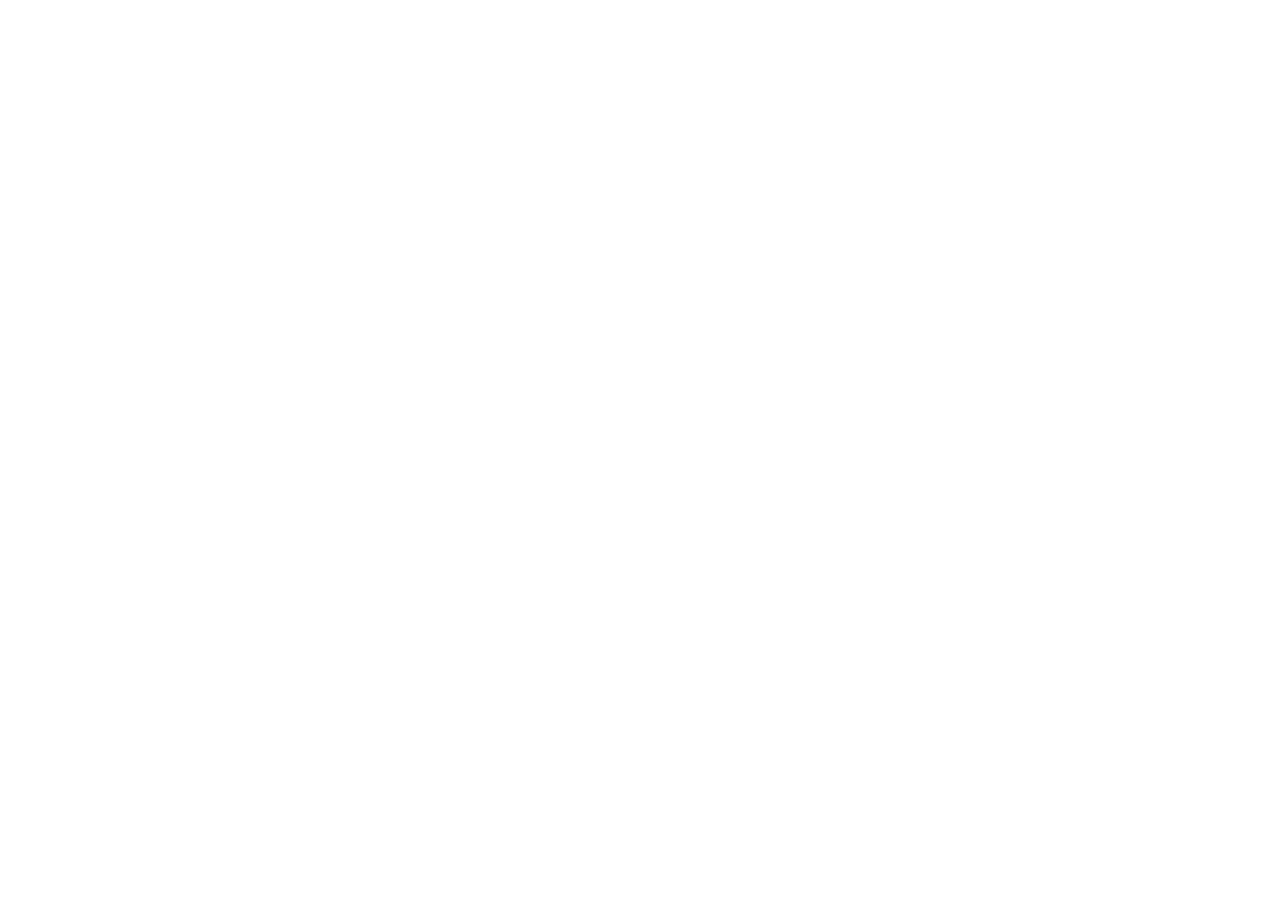
==== commit 671e38c8: "ss" ====
--- a/1차_프로젝트/02.구현소스/index.html
+++ b/1차_프로젝트/02.구현소스/index.html
@@ -16,593 +16,596 @@
     <script src="./js/main.js" defer></script>
   </head>
   <body>
-    <!-- 상단 고정 코딩구역 시작 -->
-
-    <!-- 장바구니 서브메뉴 -->
-    <div class="minicart">
-      <!-- 장바구니 서브메뉴 박스 -->
-      <div class="minicart-box">
-        <span class="minisummary">ORDER SUMMARY</span>
-        <span class="miniempty">YOUR BAG IS EMPTY</span>
-        <span class="conshop">CONTINUE SHOPPING</span>
-        <span class="close">CLOSE</span>
-      </div>
-    </div>
-
-    <!-- 1.상단영역 -->
-    <div id="top-area">
-      <header class="top-area inbox">
-        <!-- 파티션박스 -->
-        <div class="cont-box">
-          <!-- 1-1. 햄버거,SHOP버튼 영역 -->
-          <div class="col-2">
-            <!-- 햄버거,SHOP버튼 박스 -->
-            <div class="hamShop-box">
-              <aside>
-                <!-- 왼쪽버튼 -->
-                <nav class="left-menu">
-                  <ul class="fx-box">
-                    <li>
-                      <!-- 1-1-1. 햄버거버튼 -->
-                      <a
-                        href="#"
-                        class="hambtn"
-                        onclick="this.classList.toggle('on')"
-                      >
-                        <span></span>
-                        <span></span>
-                        <span></span>
-                      </a>
-
-                      <a href="#" class="hambtn2">
-                        <span></span>
-                        <span></span>
-                        <span></span>
-                      </a>
-                    </li>
-                    <!-- 서브메뉴 -->
-                    <aside class="smenu">
-                      <div class="inbox uline">
-                        <dl>
-                          <dt>SOL'ACE</dt>
-                          <dd>
-                            <a href="#">HOME</a>
-                          </dd>
-                          <dd>
-                            <a href="#">SHOP</a>
-                          </dd>
-                          <dd>
-                            <a href="#">LOOKBOOK</a>
-                          </dd>
-                          <dd>
-                            <a href="#">CONTACT</a>
-                          </dd>
-                        </dl>
-                        <dl>
-                          <dt>SOL'ACE</dt>
-                          <dd>
-                            <a href="#">HOME</a>
-                          </dd>
-                          <dd>
-                            <a href="#">SHOP</a>
-                          </dd>
-                          <dd>
-                            <a href="#">LOOKBOOK</a>
-                          </dd>
-                          <dd>
-                            <a href="#">CONTACT</a>
-                          </dd>
-                        </dl>
-                        <dl>
-                          <dt>SOL'ACE</dt>
-                          <dd>
-                            <a href="#">HOME</a>
-                          </dd>
-                          <dd>
-                            <a href="#">SHOP</a>
-                          </dd>
-                          <dd>
-                            <a href="#">LOOKBOOK</a>
-                          </dd>
-                          <dd>
-                            <a href="#">CONTACT</a>
-                          </dd>
-                        </dl>
-                      </div>
-                    </aside>
-                    <li>
-                      <!-- 1-1-2. SHOP 버튼 -->
-                      <a href="#" class="shopbtn">SHOP</a>
-                    </li>
-                  </ul>
-                </nav>
-              </aside>
-            </div>
-          </div>
-          <!-- 1-2. 로고 영역 -->
-          <div class="col-8">
-            <!-- 로고 박스 -->
-            <div class="logo-box">
-              <aside>
-                <!-- 중앙 메뉴 -->
-                <nav class="center-menu">
-                  <!-- 로고 버튼 -->
-                  <a href="#" class="logo-btn">
-                    <svg
-                      width="100%"
-                      viewBox="0 0 51 13"
-                      fill="none"
-                      xmlns="http://www.w3.org/2000/svg"
-                      style="filter: drop-shadow(2px 2px 1px black)"
-                    >
-                      <path
-                        d="M5.86496 0.579688C6.55496 0.579688 7.13496 0.654687 7.60496 0.804687C8.07496 0.944687 8.44996 1.14969 8.72996 1.41969C9.01996 1.67969 9.22496 1.99969 9.34496 2.37969C9.46496 2.75969 9.52496 3.18969 9.52496 3.66969V4.11969H6.77996V4.05969C6.77996 3.78969 6.74496 3.53969 6.67496 3.30969C6.61496 3.07969 6.51496 2.88469 6.37496 2.72469C6.23496 2.55469 6.04496 2.42469 5.80496 2.33469C5.57496 2.23469 5.29496 2.18469 4.96496 2.18469C4.42496 2.18469 4.01496 2.30469 3.73496 2.54469C3.46496 2.77469 3.32996 3.08969 3.32996 3.48969C3.32996 3.85969 3.44996 4.14969 3.68996 4.35969C3.93996 4.55969 4.27496 4.71469 4.69496 4.82469C4.78496 4.84469 4.91496 4.87969 5.08496 4.92969C5.26496 4.96969 5.45496 5.01469 5.65496 5.06469C5.85496 5.11469 6.04496 5.16469 6.22496 5.21469C6.41496 5.25469 6.55496 5.28969 6.64496 5.31969C7.30496 5.47969 7.83996 5.66969 8.24996 5.88969C8.65996 6.10969 8.97496 6.35969 9.19496 6.63969C9.42496 6.91969 9.57996 7.23469 9.65996 7.58469C9.73996 7.93469 9.77996 8.31969 9.77996 8.73969V9.02469C9.77996 9.47469 9.70496 9.89469 9.55496 10.2847C9.40496 10.6647 9.17996 10.9947 8.87996 11.2747C8.57996 11.5547 8.20496 11.7747 7.75496 11.9347C7.30496 12.0947 6.77996 12.1747 6.17996 12.1747H4.34996C3.57996 12.1747 2.93996 12.0947 2.42996 11.9347C1.91996 11.7747 1.50496 11.5497 1.18496 11.2597C0.874956 10.9597 0.654956 10.5997 0.524956 10.1797C0.394956 9.75969 0.329956 9.28469 0.329956 8.75469V8.45469H3.16496V8.51469C3.16496 8.77469 3.19496 9.02469 3.25496 9.26469C3.31496 9.50469 3.41996 9.71969 3.56996 9.90969C3.71996 10.0897 3.92996 10.2397 4.19996 10.3597C4.46996 10.4697 4.81496 10.5247 5.23496 10.5247C5.81496 10.5247 6.24496 10.4047 6.52496 10.1647C6.80496 9.92469 6.94496 9.59469 6.94496 9.17469C6.94496 8.80469 6.84496 8.51469 6.64496 8.30469C6.44496 8.08469 6.07496 7.90469 5.53496 7.76469L3.56996 7.28469C2.95996 7.13469 2.45496 6.94969 2.05496 6.72969C1.66496 6.49969 1.35496 6.23969 1.12496 5.94969C0.904956 5.65969 0.749956 5.34469 0.659956 5.00469C0.569956 4.65469 0.524956 4.27469 0.524956 3.86469V3.60969C0.524956 3.15969 0.594956 2.74969 0.734956 2.37969C0.884956 2.00969 1.10996 1.69469 1.40996 1.43469C1.70996 1.16469 2.08496 0.954688 2.53496 0.804687C2.98496 0.654687 3.51496 0.579688 4.12496 0.579688H5.86496Z"
-                        fill="white"
-                      ></path>
-                      <path
-                        d="M18.5806 8.07969C18.5806 8.67969 18.5206 9.22969 18.4006 9.72969C18.2806 10.2297 18.0806 10.6597 17.8006 11.0197C17.5206 11.3797 17.1506 11.6597 16.6906 11.8597C16.2406 12.0597 15.6806 12.1597 15.0106 12.1597H13.7506C13.0706 12.1597 12.5006 12.0597 12.0406 11.8597C11.5906 11.6597 11.2206 11.3797 10.9306 11.0197C10.6506 10.6597 10.4506 10.2297 10.3306 9.72969C10.2106 9.22969 10.1506 8.67969 10.1506 8.07969V7.58469C10.1506 6.98469 10.2106 6.43469 10.3306 5.93469C10.4506 5.43469 10.6506 5.00469 10.9306 4.64469C11.2206 4.28469 11.5906 4.00469 12.0406 3.80469C12.5006 3.60469 13.0706 3.50469 13.7506 3.50469H15.0106C15.6806 3.50469 16.2406 3.60469 16.6906 3.80469C17.1506 4.00469 17.5206 4.28469 17.8006 4.64469C18.0806 5.00469 18.2806 5.43469 18.4006 5.93469C18.5206 6.43469 18.5806 6.98469 18.5806 7.58469V8.07969ZM15.9106 7.77969C15.9106 6.76969 15.7956 6.03469 15.5656 5.57469C15.3356 5.11469 14.9406 4.88469 14.3806 4.88469C13.8106 4.88469 13.4106 5.11469 13.1806 5.57469C12.9606 6.03469 12.8506 6.76969 12.8506 7.77969V7.85469C12.8506 8.84469 12.9606 9.57969 13.1806 10.0597C13.4106 10.5297 13.8106 10.7647 14.3806 10.7647C14.9406 10.7647 15.3356 10.5297 15.5656 10.0597C15.7956 9.57969 15.9106 8.84469 15.9106 7.85469V7.77969Z"
-                        fill="white"
-                      ></path>
-                      <path
-                        d="M19.2277 0.429688H21.8827V11.9947H19.2277V0.429688Z"
-                        fill="white"
-                      ></path>
-                      <path
-                        d="M22.5675 5.03473V3.86473H22.8075C23.2275 3.86473 23.5275 3.79473 23.7075 3.65473C23.8875 3.50473 23.9775 3.26473 23.9775 2.93473V2.88973H22.7175V0.429728H25.4625V2.97973C25.4625 3.70973 25.3125 4.23473 25.0125 4.55473C24.7125 4.87473 24.1875 5.03473 23.4375 5.03473H22.5675Z"
-                        fill="white"
-                      ></path>
-                      <path
-                        d="M30.8391 11.9947V11.0497C30.6691 11.3297 30.4041 11.5847 30.0441 11.8147C29.6841 12.0447 29.1991 12.1597 28.5891 12.1597H28.1841C27.3041 12.1597 26.6241 11.9397 26.1441 11.4997C25.6741 11.0597 25.4391 10.4397 25.4391 9.63969C25.4391 8.85969 25.6541 8.27469 26.0841 7.88469C26.5141 7.48469 27.1341 7.22969 27.9441 7.11969C28.3141 7.06969 28.6891 7.04469 29.0691 7.04469C29.4491 7.03469 29.7691 6.99969 30.0291 6.93969C30.5191 6.83969 30.7641 6.52469 30.7641 5.99469C30.7641 5.65469 30.6691 5.38969 30.4791 5.19969C30.2991 4.99969 29.9841 4.89969 29.5341 4.89969C29.2741 4.89969 29.0641 4.93969 28.9041 5.01969C28.7441 5.09969 28.6141 5.20469 28.5141 5.33469C28.4241 5.45469 28.3591 5.59469 28.3191 5.75469C28.2891 5.90469 28.2741 6.04969 28.2741 6.18969V6.27969H25.6491V6.08469C25.6491 5.73469 25.6991 5.40469 25.7991 5.09469C25.8991 4.78469 26.0741 4.51469 26.3241 4.28469C26.5741 4.04469 26.9091 3.85469 27.3291 3.71469C27.7491 3.57469 28.2791 3.50469 28.9191 3.50469H30.2241C30.8841 3.50469 31.4141 3.57469 31.8141 3.71469C32.2241 3.85469 32.5391 4.04969 32.7591 4.29969C32.9891 4.53969 33.1391 4.82969 33.2091 5.16969C33.2891 5.49969 33.3291 5.85969 33.3291 6.24969V11.9947H30.8391ZM30.2991 8.07969C30.1591 8.14969 29.9891 8.21469 29.7891 8.27469C29.5991 8.32469 29.3941 8.37969 29.1741 8.43969C28.8241 8.52969 28.5541 8.66969 28.3641 8.85969C28.1841 9.04969 28.0941 9.30469 28.0941 9.62469C28.0941 9.95469 28.1891 10.2247 28.3791 10.4347C28.5791 10.6447 28.9041 10.7497 29.3541 10.7497C29.7241 10.7497 30.0441 10.6447 30.3141 10.4347C30.5841 10.2147 30.7291 9.91469 30.7491 9.53469V7.73469C30.6391 7.86469 30.4891 7.97969 30.2991 8.07969Z"
-                        fill="white"
-                      ></path>
-                      <path
-                        d="M37.4675 12.1597C36.7875 12.1597 36.2175 12.0647 35.7575 11.8747C35.3075 11.6747 34.9425 11.3947 34.6625 11.0347C34.3825 10.6747 34.1825 10.2447 34.0625 9.74469C33.9525 9.24469 33.8975 8.68469 33.8975 8.06469V7.53969C33.8975 6.95969 33.9525 6.42469 34.0625 5.93469C34.1725 5.44469 34.3625 5.01969 34.6325 4.65969C34.9025 4.29969 35.2625 4.01969 35.7125 3.81969C36.1725 3.60969 36.7475 3.50469 37.4375 3.50469H38.7125C39.8025 3.50469 40.6225 3.75469 41.1725 4.25469C41.7225 4.74469 41.9975 5.48969 41.9975 6.48969V6.71469H39.4025V6.66969C39.3825 6.14969 39.2725 5.73469 39.0725 5.42469C38.8825 5.11469 38.5475 4.95969 38.0675 4.95969C37.7875 4.95969 37.5525 5.01469 37.3625 5.12469C37.1825 5.22469 37.0325 5.38969 36.9125 5.61969C36.8025 5.83969 36.7225 6.12969 36.6725 6.48969C36.6225 6.83969 36.5975 7.26969 36.5975 7.77969V7.80969C36.5975 8.34969 36.6275 8.80469 36.6875 9.17469C36.7475 9.54469 36.8375 9.84469 36.9575 10.0747C37.0775 10.2947 37.2275 10.4547 37.4075 10.5547C37.5975 10.6447 37.8225 10.6897 38.0825 10.6897C38.5625 10.6897 38.8975 10.5347 39.0875 10.2247C39.2875 9.91469 39.3925 9.51469 39.4025 9.02469V8.93469H41.9825V9.20469C41.9825 10.1047 41.7125 10.8247 41.1725 11.3647C40.6325 11.8947 39.8125 12.1597 38.7125 12.1597H37.4675Z"
-                        fill="white"
-                      ></path>
-                      <path
-                        d="M46.5998 10.7197C46.8698 10.7197 47.0898 10.6797 47.2598 10.5997C47.4398 10.5097 47.5798 10.3947 47.6798 10.2547C47.7898 10.1147 47.8698 9.95969 47.9198 9.78969C47.9698 9.61969 47.9948 9.44969 47.9948 9.27969V9.26469H50.5748V9.45969C50.5748 9.83969 50.5048 10.1947 50.3648 10.5247C50.2248 10.8547 50.0098 11.1397 49.7198 11.3797C49.4398 11.6197 49.0848 11.8097 48.6548 11.9497C48.2248 12.0897 47.7248 12.1597 47.1548 12.1597H46.0598C44.7498 12.1597 43.7948 11.8147 43.1948 11.1247C42.6048 10.4347 42.3098 9.41969 42.3098 8.07969V7.55469C42.3098 6.27469 42.5898 5.27969 43.1498 4.56969C43.7198 3.85969 44.6298 3.50469 45.8798 3.50469H47.0948C47.7248 3.50469 48.2598 3.58969 48.6998 3.75969C49.1398 3.91969 49.4948 4.15969 49.7648 4.47969C50.0448 4.78969 50.2448 5.17969 50.3648 5.64969C50.4948 6.10969 50.5598 6.64469 50.5598 7.25469V8.30469H44.9198C44.9298 9.13469 45.0698 9.74469 45.3398 10.1347C45.6098 10.5247 46.0298 10.7197 46.5998 10.7197ZM46.4948 4.80969C45.9448 4.80969 45.5498 4.97969 45.3098 5.31969C45.0698 5.64969 44.9398 6.11969 44.9198 6.72969H48.0248C48.0048 6.11969 47.8798 5.64969 47.6498 5.31969C47.4198 4.97969 47.0348 4.80969 46.4948 4.80969Z"
-                        fill="white"
-                      ></path>
-                    </svg>
-                  </a>
-                </nav>
-              </aside>
-            </div>
-          </div>
-          <!-- 1-3. 장바구니버튼 영역 -->
-          <div class="col-2">
-            <!-- 장바구니버튼 박스 -->
-            <div class="bag-box">
-              <aside>
-                <!-- 오른쪽버튼 -->
-                <nav class="right-menu">
-                  <ul class="fx-box">
-                    <li>
-                      <!-- 1-3-1. 장바구니버튼 -->
-                      <a href="#" class="bagbtn">BAG</a>
-                    </li>
-                    <li>
-                      <!-- 1-3-2. 장바구니 개수 버튼 -->
-                      <a href="#" class="bagNbtn">0</a>
-                    </li>
-                  </ul>
-                </nav>
-              </aside>
-            </div>
+    <div class="total-wrap">
+      <div class="in-wrap">
+        <!-- 상단 고정 코딩구역 시작 -->
+        <!-- 장바구니 서브메뉴 -->
+        <div class="minicart">
+          <!-- 장바구니 서브메뉴 박스 -->
+          <div class="minicart-box">
+            <span class="minisummary">ORDER SUMMARY</span>
+            <span class="miniempty">YOUR BAG IS EMPTY</span>
+            <span class="conshop">CONTINUE SHOPPING</span>
+            <span class="close">CLOSE</span>
           </div>
         </div>
-      </header>
-    </div>
-
-    <!-- 상단 고정 코딩구역 종료  -->
-
-    <!-- 2.컨텐츠영역 -->
-    <div id="cont-area">
-      <!-- 컨텐츠 박스 -->
-      <main class="cont-area inbox">
-        <!-- 2-1. 메인페이지 영역 -->
-        <section class="page">
-          <h2 class="blind">메인</h2>
-          <!-- 메인 텍스트 박스 -->
-          <div class="main-textbox">
-            <!-- 메인 텍스트 -->
-            <h1 class="main-text">
-              <span>SEAMLESS</span>
-              <span>FURNITURE</span> <br />
-              <span>WITH</span>
-              <span>NATURAL</span>
-              <span>FABRICS</span>
-            </h1>
-          </div>
-          <!-- Shop 버튼 박스 -->
-          <div class="shopAbtnbox"></div>
-          <a href="#" class="shopAbtn">SHOP ALL</a>
-          <video
-            src="./video/main-video.mp4"
-            autoplay
-            loop
-            muted
-            playsinline
-            height="fit-content"
-            class="main-video"
-          ></video>
-        </section>
-        <!-- 2-2. About Us 영역 -->
-        <section class="about page">
-          <h2 class="blind">About us</h2>
-          <!-- 이미지 박스 -->
-          <div class="imgbox">
-            <img src="./images/about_us1.png" alt="about us image1" />
-            <img src="./images/about_us2.jpg" alt="about us image2" />
-            <img src="./images/about_us3.png" alt="about us image3" />
-            <img src="./images/about_us4.jpg" alt="about us image4" />
-            <img src="./images/about_us5.jpg" alt="about us image5" />
-            <img src="./images/about_us6.png" alt="about us image6" />
-          </div>
-          <!-- 텍스트 박스 -->
-          <div class="aboutTextbox">
-            <span class="mainTxt"
-              >CREATING PERFECT <br />LINES AND IMPOSING <br />PRESENCE</span
-            >
-            <span class="subTxt"
-              >Developed the concept of exclusivity, a Sol’ace features timeless
-              furniture, with natural<br />
-              fabrics, curved lines, plenty of mirrors and classic design, which
-              can be incorporated <br />into any decor project. The pieces
-              enchant for their sobriety, to last for generations,<br />
-              faithful to the shapes of each period, with a touch of the
-              present.</span
-            >
-          </div>
-        </section>
-
-        <!-- 2-3. 추천제품소개 영역 -->
-        <section class="page recom-box">
-          <h2 class="blind">추천제품소개</h2>
-          <!-- 소개박스 -->
-          <div class="recommendBox">
-            <!-- 이미지박스 -->
-            <div class="recImgbox">
-              <a href="#">
-                <img src="./images/recommend_image.png" alt="recommend_image" />
-              </a>
+        <!-- 1.상단영역 -->
+        <div id="top-area">
+          <header class="top-area inbox">
+            <!-- 파티션박스 -->
+            <div class="cont-box">
+              <!-- 1-1. 햄버거,SHOP버튼 영역 -->
+              <div class="col-2">
+                <!-- 햄버거,SHOP버튼 박스 -->
+                <div class="hamShop-box">
+                  <aside>
+                    <!-- 왼쪽버튼 -->
+                    <nav class="left-menu">
+                      <ul class="fx-box">
+                        <li>
+                          <!-- 1-1-1. 햄버거버튼 -->
+                          <a
+                            href="#"
+                            class="hambtn"
+                            onclick="this.classList.toggle('on')"
+                          >
+                            <span></span>
+                            <span></span>
+                            <span></span>
+                          </a>
+                          <a href="#" class="hambtn2">
+                            <span></span>
+                            <span></span>
+                            <span></span>
+                          </a>
+                        </li>
+                        <!-- 서브메뉴 -->
+                        <aside class="smenu">
+                          <div class="inbox uline">
+                            <dl>
+                              <dt>SOL'ACE</dt>
+                              <dd>
+                                <a href="#">HOME</a>
+                              </dd>
+                              <dd>
+                                <a href="#">SHOP</a>
+                              </dd>
+                              <dd>
+                                <a href="#">LOOKBOOK</a>
+                              </dd>
+                              <dd>
+                                <a href="#">CONTACT</a>
+                              </dd>
+                            </dl>
+                            <dl>
+                              <dt>SOL'ACE</dt>
+                              <dd>
+                                <a href="#">HOME</a>
+                              </dd>
+                              <dd>
+                                <a href="#">SHOP</a>
+                              </dd>
+                              <dd>
+                                <a href="#">LOOKBOOK</a>
+                              </dd>
+                              <dd>
+                                <a href="#">CONTACT</a>
+                              </dd>
+                            </dl>
+                            <dl>
+                              <dt>SOL'ACE</dt>
+                              <dd>
+                                <a href="#">HOME</a>
+                              </dd>
+                              <dd>
+                                <a href="#">SHOP</a>
+                              </dd>
+                              <dd>
+                                <a href="#">LOOKBOOK</a>
+                              </dd>
+                              <dd>
+                                <a href="#">CONTACT</a>
+                              </dd>
+                            </dl>
+                          </div>
+                        </aside>
+                        <li>
+                          <!-- 1-1-2. SHOP 버튼 -->
+                          <a href="#" class="shopbtn">SHOP</a>
+                        </li>
+                      </ul>
+                    </nav>
+                  </aside>
+                </div>
+              </div>
+              <!-- 1-2. 로고 영역 -->
+              <div class="col-8">
+                <!-- 로고 박스 -->
+                <div class="logo-box">
+                  <aside>
+                    <!-- 중앙 메뉴 -->
+                    <nav class="center-menu">
+                      <!-- 로고 버튼 -->
+                      <a href="#" class="logo-btn">
+                        <svg
+                          width="100%"
+                          viewBox="0 0 51 13"
+                          fill="none"
+                          xmlns="http://www.w3.org/2000/svg"
+                          style="filter: drop-shadow(2px 2px 1px black)"
+                        >
+                          <path
+                            d="M5.86496 0.579688C6.55496 0.579688 7.13496 0.654687 7.60496 0.804687C8.07496 0.944687 8.44996 1.14969 8.72996 1.41969C9.01996 1.67969 9.22496 1.99969 9.34496 2.37969C9.46496 2.75969 9.52496 3.18969 9.52496 3.66969V4.11969H6.77996V4.05969C6.77996 3.78969 6.74496 3.53969 6.67496 3.30969C6.61496 3.07969 6.51496 2.88469 6.37496 2.72469C6.23496 2.55469 6.04496 2.42469 5.80496 2.33469C5.57496 2.23469 5.29496 2.18469 4.96496 2.18469C4.42496 2.18469 4.01496 2.30469 3.73496 2.54469C3.46496 2.77469 3.32996 3.08969 3.32996 3.48969C3.32996 3.85969 3.44996 4.14969 3.68996 4.35969C3.93996 4.55969 4.27496 4.71469 4.69496 4.82469C4.78496 4.84469 4.91496 4.87969 5.08496 4.92969C5.26496 4.96969 5.45496 5.01469 5.65496 5.06469C5.85496 5.11469 6.04496 5.16469 6.22496 5.21469C6.41496 5.25469 6.55496 5.28969 6.64496 5.31969C7.30496 5.47969 7.83996 5.66969 8.24996 5.88969C8.65996 6.10969 8.97496 6.35969 9.19496 6.63969C9.42496 6.91969 9.57996 7.23469 9.65996 7.58469C9.73996 7.93469 9.77996 8.31969 9.77996 8.73969V9.02469C9.77996 9.47469 9.70496 9.89469 9.55496 10.2847C9.40496 10.6647 9.17996 10.9947 8.87996 11.2747C8.57996 11.5547 8.20496 11.7747 7.75496 11.9347C7.30496 12.0947 6.77996 12.1747 6.17996 12.1747H4.34996C3.57996 12.1747 2.93996 12.0947 2.42996 11.9347C1.91996 11.7747 1.50496 11.5497 1.18496 11.2597C0.874956 10.9597 0.654956 10.5997 0.524956 10.1797C0.394956 9.75969 0.329956 9.28469 0.329956 8.75469V8.45469H3.16496V8.51469C3.16496 8.77469 3.19496 9.02469 3.25496 9.26469C3.31496 9.50469 3.41996 9.71969 3.56996 9.90969C3.71996 10.0897 3.92996 10.2397 4.19996 10.3597C4.46996 10.4697 4.81496 10.5247 5.23496 10.5247C5.81496 10.5247 6.24496 10.4047 6.52496 10.1647C6.80496 9.92469 6.94496 9.59469 6.94496 9.17469C6.94496 8.80469 6.84496 8.51469 6.64496 8.30469C6.44496 8.08469 6.07496 7.90469 5.53496 7.76469L3.56996 7.28469C2.95996 7.13469 2.45496 6.94969 2.05496 6.72969C1.66496 6.49969 1.35496 6.23969 1.12496 5.94969C0.904956 5.65969 0.749956 5.34469 0.659956 5.00469C0.569956 4.65469 0.524956 4.27469 0.524956 3.86469V3.60969C0.524956 3.15969 0.594956 2.74969 0.734956 2.37969C0.884956 2.00969 1.10996 1.69469 1.40996 1.43469C1.70996 1.16469 2.08496 0.954688 2.53496 0.804687C2.98496 0.654687 3.51496 0.579688 4.12496 0.579688H5.86496Z"
+                            fill="white"
+                          ></path>
+                          <path
+                            d="M18.5806 8.07969C18.5806 8.67969 18.5206 9.22969 18.4006 9.72969C18.2806 10.2297 18.0806 10.6597 17.8006 11.0197C17.5206 11.3797 17.1506 11.6597 16.6906 11.8597C16.2406 12.0597 15.6806 12.1597 15.0106 12.1597H13.7506C13.0706 12.1597 12.5006 12.0597 12.0406 11.8597C11.5906 11.6597 11.2206 11.3797 10.9306 11.0197C10.6506 10.6597 10.4506 10.2297 10.3306 9.72969C10.2106 9.22969 10.1506 8.67969 10.1506 8.07969V7.58469C10.1506 6.98469 10.2106 6.43469 10.3306 5.93469C10.4506 5.43469 10.6506 5.00469 10.9306 4.64469C11.2206 4.28469 11.5906 4.00469 12.0406 3.80469C12.5006 3.60469 13.0706 3.50469 13.7506 3.50469H15.0106C15.6806 3.50469 16.2406 3.60469 16.6906 3.80469C17.1506 4.00469 17.5206 4.28469 17.8006 4.64469C18.0806 5.00469 18.2806 5.43469 18.4006 5.93469C18.5206 6.43469 18.5806 6.98469 18.5806 7.58469V8.07969ZM15.9106 7.77969C15.9106 6.76969 15.7956 6.03469 15.5656 5.57469C15.3356 5.11469 14.9406 4.88469 14.3806 4.88469C13.8106 4.88469 13.4106 5.11469 13.1806 5.57469C12.9606 6.03469 12.8506 6.76969 12.8506 7.77969V7.85469C12.8506 8.84469 12.9606 9.57969 13.1806 10.0597C13.4106 10.5297 13.8106 10.7647 14.3806 10.7647C14.9406 10.7647 15.3356 10.5297 15.5656 10.0597C15.7956 9.57969 15.9106 8.84469 15.9106 7.85469V7.77969Z"
+                            fill="white"
+                          ></path>
+                          <path
+                            d="M19.2277 0.429688H21.8827V11.9947H19.2277V0.429688Z"
+                            fill="white"
+                          ></path>
+                          <path
+                            d="M22.5675 5.03473V3.86473H22.8075C23.2275 3.86473 23.5275 3.79473 23.7075 3.65473C23.8875 3.50473 23.9775 3.26473 23.9775 2.93473V2.88973H22.7175V0.429728H25.4625V2.97973C25.4625 3.70973 25.3125 4.23473 25.0125 4.55473C24.7125 4.87473 24.1875 5.03473 23.4375 5.03473H22.5675Z"
+                            fill="white"
+                          ></path>
+                          <path
+                            d="M30.8391 11.9947V11.0497C30.6691 11.3297 30.4041 11.5847 30.0441 11.8147C29.6841 12.0447 29.1991 12.1597 28.5891 12.1597H28.1841C27.3041 12.1597 26.6241 11.9397 26.1441 11.4997C25.6741 11.0597 25.4391 10.4397 25.4391 9.63969C25.4391 8.85969 25.6541 8.27469 26.0841 7.88469C26.5141 7.48469 27.1341 7.22969 27.9441 7.11969C28.3141 7.06969 28.6891 7.04469 29.0691 7.04469C29.4491 7.03469 29.7691 6.99969 30.0291 6.93969C30.5191 6.83969 30.7641 6.52469 30.7641 5.99469C30.7641 5.65469 30.6691 5.38969 30.4791 5.19969C30.2991 4.99969 29.9841 4.89969 29.5341 4.89969C29.2741 4.89969 29.0641 4.93969 28.9041 5.01969C28.7441 5.09969 28.6141 5.20469 28.5141 5.33469C28.4241 5.45469 28.3591 5.59469 28.3191 5.75469C28.2891 5.90469 28.2741 6.04969 28.2741 6.18969V6.27969H25.6491V6.08469C25.6491 5.73469 25.6991 5.40469 25.7991 5.09469C25.8991 4.78469 26.0741 4.51469 26.3241 4.28469C26.5741 4.04469 26.9091 3.85469 27.3291 3.71469C27.7491 3.57469 28.2791 3.50469 28.9191 3.50469H30.2241C30.8841 3.50469 31.4141 3.57469 31.8141 3.71469C32.2241 3.85469 32.5391 4.04969 32.7591 4.29969C32.9891 4.53969 33.1391 4.82969 33.2091 5.16969C33.2891 5.49969 33.3291 5.85969 33.3291 6.24969V11.9947H30.8391ZM30.2991 8.07969C30.1591 8.14969 29.9891 8.21469 29.7891 8.27469C29.5991 8.32469 29.3941 8.37969 29.1741 8.43969C28.8241 8.52969 28.5541 8.66969 28.3641 8.85969C28.1841 9.04969 28.0941 9.30469 28.0941 9.62469C28.0941 9.95469 28.1891 10.2247 28.3791 10.4347C28.5791 10.6447 28.9041 10.7497 29.3541 10.7497C29.7241 10.7497 30.0441 10.6447 30.3141 10.4347C30.5841 10.2147 30.7291 9.91469 30.7491 9.53469V7.73469C30.6391 7.86469 30.4891 7.97969 30.2991 8.07969Z"
+                            fill="white"
+                          ></path>
+                          <path
+                            d="M37.4675 12.1597C36.7875 12.1597 36.2175 12.0647 35.7575 11.8747C35.3075 11.6747 34.9425 11.3947 34.6625 11.0347C34.3825 10.6747 34.1825 10.2447 34.0625 9.74469C33.9525 9.24469 33.8975 8.68469 33.8975 8.06469V7.53969C33.8975 6.95969 33.9525 6.42469 34.0625 5.93469C34.1725 5.44469 34.3625 5.01969 34.6325 4.65969C34.9025 4.29969 35.2625 4.01969 35.7125 3.81969C36.1725 3.60969 36.7475 3.50469 37.4375 3.50469H38.7125C39.8025 3.50469 40.6225 3.75469 41.1725 4.25469C41.7225 4.74469 41.9975 5.48969 41.9975 6.48969V6.71469H39.4025V6.66969C39.3825 6.14969 39.2725 5.73469 39.0725 5.42469C38.8825 5.11469 38.5475 4.95969 38.0675 4.95969C37.7875 4.95969 37.5525 5.01469 37.3625 5.12469C37.1825 5.22469 37.0325 5.38969 36.9125 5.61969C36.8025 5.83969 36.7225 6.12969 36.6725 6.48969C36.6225 6.83969 36.5975 7.26969 36.5975 7.77969V7.80969C36.5975 8.34969 36.6275 8.80469 36.6875 9.17469C36.7475 9.54469 36.8375 9.84469 36.9575 10.0747C37.0775 10.2947 37.2275 10.4547 37.4075 10.5547C37.5975 10.6447 37.8225 10.6897 38.0825 10.6897C38.5625 10.6897 38.8975 10.5347 39.0875 10.2247C39.2875 9.91469 39.3925 9.51469 39.4025 9.02469V8.93469H41.9825V9.20469C41.9825 10.1047 41.7125 10.8247 41.1725 11.3647C40.6325 11.8947 39.8125 12.1597 38.7125 12.1597H37.4675Z"
+                            fill="white"
+                          ></path>
+                          <path
+                            d="M46.5998 10.7197C46.8698 10.7197 47.0898 10.6797 47.2598 10.5997C47.4398 10.5097 47.5798 10.3947 47.6798 10.2547C47.7898 10.1147 47.8698 9.95969 47.9198 9.78969C47.9698 9.61969 47.9948 9.44969 47.9948 9.27969V9.26469H50.5748V9.45969C50.5748 9.83969 50.5048 10.1947 50.3648 10.5247C50.2248 10.8547 50.0098 11.1397 49.7198 11.3797C49.4398 11.6197 49.0848 11.8097 48.6548 11.9497C48.2248 12.0897 47.7248 12.1597 47.1548 12.1597H46.0598C44.7498 12.1597 43.7948 11.8147 43.1948 11.1247C42.6048 10.4347 42.3098 9.41969 42.3098 8.07969V7.55469C42.3098 6.27469 42.5898 5.27969 43.1498 4.56969C43.7198 3.85969 44.6298 3.50469 45.8798 3.50469H47.0948C47.7248 3.50469 48.2598 3.58969 48.6998 3.75969C49.1398 3.91969 49.4948 4.15969 49.7648 4.47969C50.0448 4.78969 50.2448 5.17969 50.3648 5.64969C50.4948 6.10969 50.5598 6.64469 50.5598 7.25469V8.30469H44.9198C44.9298 9.13469 45.0698 9.74469 45.3398 10.1347C45.6098 10.5247 46.0298 10.7197 46.5998 10.7197ZM46.4948 4.80969C45.9448 4.80969 45.5498 4.97969 45.3098 5.31969C45.0698 5.64969 44.9398 6.11969 44.9198 6.72969H48.0248C48.0048 6.11969 47.8798 5.64969 47.6498 5.31969C47.4198 4.97969 47.0348 4.80969 46.4948 4.80969Z"
+                            fill="white"
+                          ></path>
+                        </svg>
+                      </a>
+                    </nav>
+                  </aside>
+                </div>
+              </div>
+              <!-- 1-3. 장바구니버튼 영역 -->
+              <div class="col-2">
+                <!-- 장바구니버튼 박스 -->
+                <div class="bag-box">
+                  <aside>
+                    <!-- 오른쪽버튼 -->
+                    <nav class="right-menu">
+                      <ul class="fx-box">
+                        <li>
+                          <!-- 1-3-1. 장바구니버튼 -->
+                          <a href="#" class="bagbtn">BAG</a>
+                        </li>
+                        <li>
+                          <!-- 1-3-2. 장바구니 개수 버튼 -->
+                          <a href="#" class="bagNbtn">0</a>
+                        </li>
+                      </ul>
+                    </nav>
+                  </aside>
+                </div>
+              </div>
             </div>
-            <!-- 텍스트 박스 -->
-            <div class="recTextbox">
-              <span class="productName">Matté Wood Chair</span>
-              <span class="productDesc"
-                >Refinement Chair with Ripped Seat, made of retro Eucalyptus
-                wood, of<br />
-                great resistance, Kiln dried, made with a spike system and
-                painted with<br />
-                P.U. (Polyurethane) With its entire structure painted in wood,
-                it offers a <br />
-                lot of elegance to your environment and when cleaning is very
-                easy, as<br />
-                it is washable and light for movement. Enough of receiving
-                visitors and<br />
-                not having a place to accommodate them. With the chair, your
-                days as
-                <br />
-                a host will be marked by a lot of elegance and
-                sophistication.</span
+          </header>
+        </div>
+        <!-- 상단 고정 코딩구역 종료  -->
+        <!-- 2.컨텐츠영역 -->
+        <div id="cont-area">
+          <!-- 컨텐츠 박스 -->
+          <main class="cont-area inbox">
+            <!-- 2-1. 메인페이지 영역 -->
+            <section class="page">
+              <h2 class="blind">메인</h2>
+              <!-- 메인 텍스트 박스 -->
+              <div class="main-textbox">
+                <!-- 메인 텍스트 -->
+                <h1 class="main-text">
+                  <span>SEAMLESS</span>
+                  <span>FURNITURE</span> <br />
+                  <span>WITH</span>
+                  <span>NATURAL</span>
+                  <span>FABRICS</span>
+                </h1>
+              </div>
+              <!-- Shop 버튼 박스 -->
+              <div class="shopAbtnbox"></div>
+              <a href="#" class="shopAbtn">SHOP ALL</a>
+              <video
+                src="./video/main-video.mp4"
+                autoplay
+                loop
+                muted
+                playsinline
+                height="fit-content"
+                class="main-video"
+              ></video>
+            </section>
+            <!-- 2-2. About Us 영역 -->
+            <section class="about page">
+              <h2 class="blind">About us</h2>
+              <!-- 이미지 박스 -->
+              <div class="imgbox">
+                <img src="./images/about_us1.png" alt="about us image1" />
+                <img src="./images/about_us2.jpg" alt="about us image2" />
+                <img src="./images/about_us3.png" alt="about us image3" />
+                <img src="./images/about_us4.jpg" alt="about us image4" />
+                <img src="./images/about_us5.jpg" alt="about us image5" />
+                <img src="./images/about_us6.png" alt="about us image6" />
+              </div>
+              <!-- 텍스트 박스 -->
+              <div class="aboutTextbox">
+                <span class="mainTxt"
+                  >CREATING PERFECT <br />LINES AND IMPOSING
+                  <br />PRESENCE</span
+                >
+                <span class="subTxt"
+                  >Developed the concept of exclusivity, a Sol’ace features
+                  timeless furniture, with natural<br />
+                  fabrics, curved lines, plenty of mirrors and classic design,
+                  which can be incorporated <br />into any decor project. The
+                  pieces enchant for their sobriety, to last for generations,<br />
+                  faithful to the shapes of each period, with a touch of the
+                  present.</span
+                >
+              </div>
+            </section>
+            <!-- 2-3. 추천제품소개 영역 -->
+            <section class="page recom-box">
+              <h2 class="blind">추천제품소개</h2>
+              <!-- 소개박스 -->
+              <div class="recommendBox">
+                <!-- 이미지박스 -->
+                <div class="recImgbox">
+                  <a href="#">
+                    <img
+                      src="./images/recommend_image.png"
+                      alt="recommend_image"
+                    />
+                  </a>
+                </div>
+                <!-- 텍스트 박스 -->
+                <div class="recTextbox">
+                  <span class="productName">Matté Wood Chair</span>
+                  <span class="productDesc"
+                    >Refinement Chair with Ripped Seat, made of retro Eucalyptus
+                    wood, of<br />
+                    great resistance, Kiln dried, made with a spike system and
+                    painted with<br />
+                    P.U. (Polyurethane) With its entire structure painted in
+                    wood, it offers a <br />
+                    lot of elegance to your environment and when cleaning is
+                    very easy, as<br />
+                    it is washable and light for movement. Enough of receiving
+                    visitors and<br />
+                    not having a place to accommodate them. With the chair, your
+                    days as
+                    <br />
+                    a host will be marked by a lot of elegance and
+                    sophistication.</span
+                  >
+                  <a href="#" class="viewbtn">VIEW PRODUCT</a>
+                </div>
+              </div>
+            </section>
+            <!-- 2-4. Lookbook 영역 -->
+            <section class="page lookbook-page">
+              <h2 class="temp-tit blind">Lookbook</h2>
+              <!-- 전체박스 -->
+              <div class="lookbookBox">
+                <!-- 세로글자 -->
+                <div class="lbVerTxtbox">
+                  <div class="lbVerTxt">LOOKBOOK</div>
+                </div>
+                <!-- 텍스트 -->
+                <div class="lbTxt">
+                  <span class="lbtit">LOOKBOOK</span>
+                  <span class="lbDesc"
+                    >The pieces stand out for their contemporary straight lines
+                    and imposing presence. Current, following the world trend of
+                    the great masters, the furniture stands out for its noble
+                    and innovative materials, composing sophisticated and
+                    exclusive environments.</span
+                  >
+                </div>
+                <!-- 상품 슬라이드 및 설명 -->
+                <div class="lbSlideDesc">
+                  <!-- 위쪽 타이틀 -->
+                  <div class="upTitBox">
+                    <span class="upTit1">ITEM</span>
+                    <span class="upTit2">DESCRIPTION</span>
+                  </div>
+                  <!-- 슬라이드 박스 -->
+                  <div class="lbSlideBox">
+                    <!-- 버튼박스 -->
+                    <div class="btnBox">
+                      <!-- See Lookbook 버튼 -->
+                      <a href="#" class="lbbtn">SEE LOOKBOOK</a>
+                      <!-- Shop All 버튼 -->
+                      <a href="#" class="lbshopbtn">SHOP ALL</a>
+                    </div>
+                    <!-- 슬라이드 이미지 -->
+                    <div class="slideImg">
+                      <img
+                        src="./images/lb_slide1.png"
+                        alt="lookbook slide image1"
+                      />
+                    </div>
+                  </div>
+                  <!-- 하단 설명박스 -->
+                  <div class="downDescBox">
+                    <div class="materialsBox">
+                      <div class="mattit">MATERIALS:</div>
+                      <div class="matDesc">CERAMIC, GLASS, IRON, WOOD</div>
+                    </div>
+                    <div class="prodBox">
+                      <div class="prodtit">PRODUCED IN:</div>
+                      <div class="prodDesc">CANADA, ITALY, UNITED STATES</div>
+                    </div>
+                    <div class="categBox">
+                      <div class="categtit">CATEGORIES:</div>
+                      <div class="categDesc">DECORATION, LAMP, FURNITURE</div>
+                    </div>
+                  </div>
+                </div>
+              </div>
+            </section>
+            <!-- 2-5. Article 영역 -->
+            <section class="page article-page">
+              <h2 class="temp-tit blind">articles-main</h2>
+              <!-- 전체박스 -->
+              <div class="artiBox">
+                <!-- 상단 중앙 타이틀 -->
+                <div class="artiUpTitbox">
+                  <div class="artiUpTit">ENJOY OUR ARTICLES</div>
+                </div>
+                <!-- 가로 플렉스 박스 -->
+                <div class="verFlexbox">
+                  <!-- 세로 텍스트 -->
+                  <div class="artVerbox">
+                    <div class="artVerTxt">OUR STORIES</div>
+                  </div>
+                  <!-- 기사 내용 -->
+                  <div class="artiTxtbox">
+                    <div class="upTxt">FEATURED ARTICLE</div>
+                    <h3 class="artMainTit">
+                      Manhattan Pied-à-terre for a new Chicago apartment
+                    </h3>
+                    <p class="artiDesc">
+                      Interior designer Sarah Vaile remembers eyeing a New York
+                      City apartment—one with bold colors and a personality as
+                      distinct as its chic owner—in a 2014 issue of House
+                      Beautiful, and tucking it away for future design
+                      inspiration. Years later, in a serendipitous turn of
+                      events, the woman she’d seen in the magazine—a stylish
+                      figure now in her 30s—just moved to Chicago.
+                    </p>
+                  </div>
+                  <!-- 메인기사 이미지 -->
+                  <div class="artiImgbox">
+                    <div class="borderBox">
+                      <div class="borderBoxTxt">BLOG</div>
+                    </div>
+                    <div class="imgBox">
+                      <img src="./images/article_main.jpg" alt="main article" />
+                    </div>
+                  </div>
+                </div>
+              </div>
+            </section>
+            <!-- 2-6. Sub Article 영역 -->
+            <section class="subArti page">
+              <h2 class="temp-tit blind">articles-sub</h2>
+              <!-- 전체박스 -->
+              <div class="subartiBox">
+                <!-- 공간박스 -->
+                <div class="spaceBox"></div>
+                <!-- 서브기사 컨텐츠 박스 -->
+                <div class="subArtiContBox">
+                  <!-- 서브기사1 -->
+                  <div class="subArti1">
+                    <a href="#" class="subimg">
+                      <img
+                        src="./images/article_sub1.jpg"
+                        alt="subArti first image"
+                      />
+                    </a>
+                    <h4 class="subArtiTit">
+                      Inside a playful, bohemian beach house on Martha's
+                      Vineyard
+                    </h4>
+                    <p class="subArtiTxt">
+                      I would follow Jessica to the end of the Earth,” Johanna
+                      Hynes says, referring to her designer, Jessica Stambaugh.
+                      The Nashville-based principal of JS Interiors designed
+                      Hynes’ Boston wellness studio, Asana Charlestown, her
+                      family’s townhouse—and most recently, their beach chalet
+                      in Katama on Martha’s Vineyard.
+                    </p>
+                  </div>
+                  <!-- 서브기사2 -->
+                  <div class="subArti2">
+                    <a href="#" class="subimg">
+                      <img
+                        src="./images/article_sub2.jpg"
+                        alt="subArti second image"
+                      />
+                    </a>
+                    <h4 class="subArtiTit">
+                      Modern Texas home is beautiful and completely kid-friendly
+                    </h4>
+                    <p class="subArtiTxt">
+                      Making a modern home that's both kid-friendly and
+                      beautiful is no simple task. But for one family of six in
+                      Austin, Texas, it was crucial. So they enlisted designer
+                      Andrew Howard to turn the modern home into a cozy space
+                      everyone can enjoy. At around 10,000 square feet, the
+                      five-bedroom, seven-bathroom home needed both cosmetic
+                      changes and structural tweaks.
+                    </p>
+                  </div>
+                  <!-- 서브기사3 -->
+                  <div class="subArti3">
+                    <a href="#" class="subimg">
+                      <img
+                        src="./images/article_sub3.jpg"
+                        alt="subArti second image"
+                      />
+                    </a>
+                    <h4 class="subArtiTit">
+                      Tudor-style home in Chicago's North Shore is chock-full
+                    </h4>
+                    <p class="subArtiTxt">
+                      From a white carved mantel and twin vanities to a pair of
+                      bar stools and an ebonized dining table. Like many during
+                      the pandemic, newlyweds Anthony and Chelsea Campagni
+                      marked 2020 as the right time to abandon city life in
+                      Chicago in favor of the picturesque North Shore suburbs.
+                      The couple had been sharing Anthony's condo in the Wicker
+                      Park neighborhood.
+                    </p>
+                  </div>
+                </div>
+              </div>
+            </section>
+          </main>
+        </div>
+        <!-- 3.하단영역 -->
+        <div id="footer-area">
+          <h2 class="temp-tit blind">3.하단영역</h2>
+          <!-- 전체박스 -->
+          <footer class="footer-area inbox">
+            <!-- 공간박스 -->
+            <div class="footSpaceBox"></div>
+            <!-- 하단 카테고리 -->
+            <div class="footcatBox uline color2">
+              <div class="footFirst">
+                <ul class="footcatInbox">
+                  <li>
+                    <span class="footCatTit">STORE</span>
+                  </li>
+                  <li>
+                    <a href="#" class="footCat">Home</a>
+                  </li>
+                  <li>
+                    <a href="#" class="footCat">Lookbook</a>
+                  </li>
+                  <li>
+                    <a href="#" class="footCat">Shop</a>
+                  </li>
+                  <li>
+                    <a href="#" class="footCat">Contact</a>
+                  </li>
+                </ul>
+              </div>
+              <div class="footSecond">
+                <ul class="footcatInbox">
+                  <li>
+                    <span class="footCatTit">STORE</span>
+                  </li>
+                  <li>
+                    <a href="#" class="footCat">Home</a>
+                  </li>
+                  <li>
+                    <a href="#" class="footCat">Lookbook</a>
+                  </li>
+                  <li>
+                    <a href="#" class="footCat">Shop</a>
+                  </li>
+                  <li>
+                    <a href="#" class="footCat">Contact</a>
+                  </li>
+                </ul>
+              </div>
+              <div class="footThird">
+                <ul class="footcatInbox">
+                  <li>
+                    <span class="footCatTit">STORE</span>
+                  </li>
+                  <li>
+                    <a href="#" class="footCat">Home</a>
+                  </li>
+                  <li>
+                    <a href="#" class="footCat">Lookbook</a>
+                  </li>
+                  <li>
+                    <a href="#" class="footCat">Shop</a>
+                  </li>
+                  <li>
+                    <a href="#" class="footCat">Contact</a>
+                  </li>
+                </ul>
+              </div>
+              <div class="footForth">
+                <ul class="footcatInbox">
+                  <li>
+                    <span class="footCatTit">STORE</span>
+                  </li>
+                  <li>
+                    <a href="#" class="footCat">Home</a>
+                  </li>
+                  <li>
+                    <a href="#" class="footCat">Lookbook</a>
+                  </li>
+                  <li>
+                    <a href="#" class="footCat">Shop</a>
+                  </li>
+                  <li>
+                    <a href="#" class="footCat">Contact</a>
+                  </li>
+                </ul>
+              </div>
+            </div>
+            <!-- 하단로고 -->
+            <a href="#" class="footlogo-btn">
+              <svg
+                width="100%"
+                viewBox="0 0 51 13"
+                fill="none"
+                xmlns="http://www.w3.org/2000/svg"
               >
-              <a href="#" class="viewbtn">VIEW PRODUCT</a>
+                <path
+                  d="M5.86496 0.579688C6.55496 0.579688 7.13496 0.654687 7.60496 0.804687C8.07496 0.944687 8.44996 1.14969 8.72996 1.41969C9.01996 1.67969 9.22496 1.99969 9.34496 2.37969C9.46496 2.75969 9.52496 3.18969 9.52496 3.66969V4.11969H6.77996V4.05969C6.77996 3.78969 6.74496 3.53969 6.67496 3.30969C6.61496 3.07969 6.51496 2.88469 6.37496 2.72469C6.23496 2.55469 6.04496 2.42469 5.80496 2.33469C5.57496 2.23469 5.29496 2.18469 4.96496 2.18469C4.42496 2.18469 4.01496 2.30469 3.73496 2.54469C3.46496 2.77469 3.32996 3.08969 3.32996 3.48969C3.32996 3.85969 3.44996 4.14969 3.68996 4.35969C3.93996 4.55969 4.27496 4.71469 4.69496 4.82469C4.78496 4.84469 4.91496 4.87969 5.08496 4.92969C5.26496 4.96969 5.45496 5.01469 5.65496 5.06469C5.85496 5.11469 6.04496 5.16469 6.22496 5.21469C6.41496 5.25469 6.55496 5.28969 6.64496 5.31969C7.30496 5.47969 7.83996 5.66969 8.24996 5.88969C8.65996 6.10969 8.97496 6.35969 9.19496 6.63969C9.42496 6.91969 9.57996 7.23469 9.65996 7.58469C9.73996 7.93469 9.77996 8.31969 9.77996 8.73969V9.02469C9.77996 9.47469 9.70496 9.89469 9.55496 10.2847C9.40496 10.6647 9.17996 10.9947 8.87996 11.2747C8.57996 11.5547 8.20496 11.7747 7.75496 11.9347C7.30496 12.0947 6.77996 12.1747 6.17996 12.1747H4.34996C3.57996 12.1747 2.93996 12.0947 2.42996 11.9347C1.91996 11.7747 1.50496 11.5497 1.18496 11.2597C0.874956 10.9597 0.654956 10.5997 0.524956 10.1797C0.394956 9.75969 0.329956 9.28469 0.329956 8.75469V8.45469H3.16496V8.51469C3.16496 8.77469 3.19496 9.02469 3.25496 9.26469C3.31496 9.50469 3.41996 9.71969 3.56996 9.90969C3.71996 10.0897 3.92996 10.2397 4.19996 10.3597C4.46996 10.4697 4.81496 10.5247 5.23496 10.5247C5.81496 10.5247 6.24496 10.4047 6.52496 10.1647C6.80496 9.92469 6.94496 9.59469 6.94496 9.17469C6.94496 8.80469 6.84496 8.51469 6.64496 8.30469C6.44496 8.08469 6.07496 7.90469 5.53496 7.76469L3.56996 7.28469C2.95996 7.13469 2.45496 6.94969 2.05496 6.72969C1.66496 6.49969 1.35496 6.23969 1.12496 5.94969C0.904956 5.65969 0.749956 5.34469 0.659956 5.00469C0.569956 4.65469 0.524956 4.27469 0.524956 3.86469V3.60969C0.524956 3.15969 0.594956 2.74969 0.734956 2.37969C0.884956 2.00969 1.10996 1.69469 1.40996 1.43469C1.70996 1.16469 2.08496 0.954688 2.53496 0.804687C2.98496 0.654687 3.51496 0.579688 4.12496 0.579688H5.86496Z"
+                  fill="rgb(235, 230, 215)"
+                ></path>
+                <path
+                  d="M18.5806 8.07969C18.5806 8.67969 18.5206 9.22969 18.4006 9.72969C18.2806 10.2297 18.0806 10.6597 17.8006 11.0197C17.5206 11.3797 17.1506 11.6597 16.6906 11.8597C16.2406 12.0597 15.6806 12.1597 15.0106 12.1597H13.7506C13.0706 12.1597 12.5006 12.0597 12.0406 11.8597C11.5906 11.6597 11.2206 11.3797 10.9306 11.0197C10.6506 10.6597 10.4506 10.2297 10.3306 9.72969C10.2106 9.22969 10.1506 8.67969 10.1506 8.07969V7.58469C10.1506 6.98469 10.2106 6.43469 10.3306 5.93469C10.4506 5.43469 10.6506 5.00469 10.9306 4.64469C11.2206 4.28469 11.5906 4.00469 12.0406 3.80469C12.5006 3.60469 13.0706 3.50469 13.7506 3.50469H15.0106C15.6806 3.50469 16.2406 3.60469 16.6906 3.80469C17.1506 4.00469 17.5206 4.28469 17.8006 4.64469C18.0806 5.00469 18.2806 5.43469 18.4006 5.93469C18.5206 6.43469 18.5806 6.98469 18.5806 7.58469V8.07969ZM15.9106 7.77969C15.9106 6.76969 15.7956 6.03469 15.5656 5.57469C15.3356 5.11469 14.9406 4.88469 14.3806 4.88469C13.8106 4.88469 13.4106 5.11469 13.1806 5.57469C12.9606 6.03469 12.8506 6.76969 12.8506 7.77969V7.85469C12.8506 8.84469 12.9606 9.57969 13.1806 10.0597C13.4106 10.5297 13.8106 10.7647 14.3806 10.7647C14.9406 10.7647 15.3356 10.5297 15.5656 10.0597C15.7956 9.57969 15.9106 8.84469 15.9106 7.85469V7.77969Z"
+                  fill="rgb(235, 230, 215)"
+                ></path>
+                <path
+                  d="M19.2277 0.429688H21.8827V11.9947H19.2277V0.429688Z"
+                  fill="rgb(235, 230, 215)"
+                ></path>
+                <path
+                  d="M22.5675 5.03473V3.86473H22.8075C23.2275 3.86473 23.5275 3.79473 23.7075 3.65473C23.8875 3.50473 23.9775 3.26473 23.9775 2.93473V2.88973H22.7175V0.429728H25.4625V2.97973C25.4625 3.70973 25.3125 4.23473 25.0125 4.55473C24.7125 4.87473 24.1875 5.03473 23.4375 5.03473H22.5675Z"
+                  fill="rgb(235, 230, 215)"
+                ></path>
+                <path
+                  d="M30.8391 11.9947V11.0497C30.6691 11.3297 30.4041 11.5847 30.0441 11.8147C29.6841 12.0447 29.1991 12.1597 28.5891 12.1597H28.1841C27.3041 12.1597 26.6241 11.9397 26.1441 11.4997C25.6741 11.0597 25.4391 10.4397 25.4391 9.63969C25.4391 8.85969 25.6541 8.27469 26.0841 7.88469C26.5141 7.48469 27.1341 7.22969 27.9441 7.11969C28.3141 7.06969 28.6891 7.04469 29.0691 7.04469C29.4491 7.03469 29.7691 6.99969 30.0291 6.93969C30.5191 6.83969 30.7641 6.52469 30.7641 5.99469C30.7641 5.65469 30.6691 5.38969 30.4791 5.19969C30.2991 4.99969 29.9841 4.89969 29.5341 4.89969C29.2741 4.89969 29.0641 4.93969 28.9041 5.01969C28.7441 5.09969 28.6141 5.20469 28.5141 5.33469C28.4241 5.45469 28.3591 5.59469 28.3191 5.75469C28.2891 5.90469 28.2741 6.04969 28.2741 6.18969V6.27969H25.6491V6.08469C25.6491 5.73469 25.6991 5.40469 25.7991 5.09469C25.8991 4.78469 26.0741 4.51469 26.3241 4.28469C26.5741 4.04469 26.9091 3.85469 27.3291 3.71469C27.7491 3.57469 28.2791 3.50469 28.9191 3.50469H30.2241C30.8841 3.50469 31.4141 3.57469 31.8141 3.71469C32.2241 3.85469 32.5391 4.04969 32.7591 4.29969C32.9891 4.53969 33.1391 4.82969 33.2091 5.16969C33.2891 5.49969 33.3291 5.85969 33.3291 6.24969V11.9947H30.8391ZM30.2991 8.07969C30.1591 8.14969 29.9891 8.21469 29.7891 8.27469C29.5991 8.32469 29.3941 8.37969 29.1741 8.43969C28.8241 8.52969 28.5541 8.66969 28.3641 8.85969C28.1841 9.04969 28.0941 9.30469 28.0941 9.62469C28.0941 9.95469 28.1891 10.2247 28.3791 10.4347C28.5791 10.6447 28.9041 10.7497 29.3541 10.7497C29.7241 10.7497 30.0441 10.6447 30.3141 10.4347C30.5841 10.2147 30.7291 9.91469 30.7491 9.53469V7.73469C30.6391 7.86469 30.4891 7.97969 30.2991 8.07969Z"
+                  fill="rgb(235, 230, 215)"
+                ></path>
+                <path
+                  d="M37.4675 12.1597C36.7875 12.1597 36.2175 12.0647 35.7575 11.8747C35.3075 11.6747 34.9425 11.3947 34.6625 11.0347C34.3825 10.6747 34.1825 10.2447 34.0625 9.74469C33.9525 9.24469 33.8975 8.68469 33.8975 8.06469V7.53969C33.8975 6.95969 33.9525 6.42469 34.0625 5.93469C34.1725 5.44469 34.3625 5.01969 34.6325 4.65969C34.9025 4.29969 35.2625 4.01969 35.7125 3.81969C36.1725 3.60969 36.7475 3.50469 37.4375 3.50469H38.7125C39.8025 3.50469 40.6225 3.75469 41.1725 4.25469C41.7225 4.74469 41.9975 5.48969 41.9975 6.48969V6.71469H39.4025V6.66969C39.3825 6.14969 39.2725 5.73469 39.0725 5.42469C38.8825 5.11469 38.5475 4.95969 38.0675 4.95969C37.7875 4.95969 37.5525 5.01469 37.3625 5.12469C37.1825 5.22469 37.0325 5.38969 36.9125 5.61969C36.8025 5.83969 36.7225 6.12969 36.6725 6.48969C36.6225 6.83969 36.5975 7.26969 36.5975 7.77969V7.80969C36.5975 8.34969 36.6275 8.80469 36.6875 9.17469C36.7475 9.54469 36.8375 9.84469 36.9575 10.0747C37.0775 10.2947 37.2275 10.4547 37.4075 10.5547C37.5975 10.6447 37.8225 10.6897 38.0825 10.6897C38.5625 10.6897 38.8975 10.5347 39.0875 10.2247C39.2875 9.91469 39.3925 9.51469 39.4025 9.02469V8.93469H41.9825V9.20469C41.9825 10.1047 41.7125 10.8247 41.1725 11.3647C40.6325 11.8947 39.8125 12.1597 38.7125 12.1597H37.4675Z"
+                  fill="rgb(235, 230, 215)"
+                ></path>
+                <path
+                  d="M46.5998 10.7197C46.8698 10.7197 47.0898 10.6797 47.2598 10.5997C47.4398 10.5097 47.5798 10.3947 47.6798 10.2547C47.7898 10.1147 47.8698 9.95969 47.9198 9.78969C47.9698 9.61969 47.9948 9.44969 47.9948 9.27969V9.26469H50.5748V9.45969C50.5748 9.83969 50.5048 10.1947 50.3648 10.5247C50.2248 10.8547 50.0098 11.1397 49.7198 11.3797C49.4398 11.6197 49.0848 11.8097 48.6548 11.9497C48.2248 12.0897 47.7248 12.1597 47.1548 12.1597H46.0598C44.7498 12.1597 43.7948 11.8147 43.1948 11.1247C42.6048 10.4347 42.3098 9.41969 42.3098 8.07969V7.55469C42.3098 6.27469 42.5898 5.27969 43.1498 4.56969C43.7198 3.85969 44.6298 3.50469 45.8798 3.50469H47.0948C47.7248 3.50469 48.2598 3.58969 48.6998 3.75969C49.1398 3.91969 49.4948 4.15969 49.7648 4.47969C50.0448 4.78969 50.2448 5.17969 50.3648 5.64969C50.4948 6.10969 50.5598 6.64469 50.5598 7.25469V8.30469H44.9198C44.9298 9.13469 45.0698 9.74469 45.3398 10.1347C45.6098 10.5247 46.0298 10.7197 46.5998 10.7197ZM46.4948 4.80969C45.9448 4.80969 45.5498 4.97969 45.3098 5.31969C45.0698 5.64969 44.9398 6.11969 44.9198 6.72969H48.0248C48.0048 6.11969 47.8798 5.64969 47.6498 5.31969C47.4198 4.97969 47.0348 4.80969 46.4948 4.80969Z"
+                  fill="rgb(235, 230, 215)"
+                ></path>
+              </svg>
+            </a>
+            <!-- 카피라이트 -->
+            <div class="copyright">
+              <!-- 텍스트박스 -->
+              <div class="compName">© Sol’ace | 2024</div>
+              <div class="DevName">DESIGN & DEV: VICTOR WORK</div>
             </div>
-          </div>
-        </section>
-        <!-- 2-4. Lookbook 영역 -->
-        <section class="page lookbook-page">
-          <h2 class="temp-tit blind">Lookbook</h2>
-          <!-- 전체박스 -->
-          <div class="lookbookBox">
-            <!-- 세로글자 -->
-            <div class="lbVerTxtbox">
-              <div class="lbVerTxt">LOOKBOOK</div>
-            </div>
-
-            <!-- 텍스트 -->
-            <div class="lbTxt">
-              <span class="lbtit">LOOKBOOK</span>
-              <span class="lbDesc"
-                >The pieces stand out for their contemporary straight lines and
-                imposing presence. Current, following the world trend of the
-                great masters, the furniture stands out for its noble and
-                innovative materials, composing sophisticated and exclusive
-                environments.</span
-              >
-            </div>
-
-            <!-- 상품 슬라이드 및 설명 -->
-            <div class="lbSlideDesc">
-              <!-- 위쪽 타이틀 -->
-              <div class="upTitBox">
-                <span class="upTit1">ITEM</span>
-                <span class="upTit2">DESCRIPTION</span>
-              </div>
-              <!-- 슬라이드 박스 -->
-              <div class="lbSlideBox">
-                <!-- 버튼박스 -->
-                <div class="btnBox">
-                  <!-- See Lookbook 버튼 -->
-                  <a href="#" class="lbbtn">SEE LOOKBOOK</a>
-                  <!-- Shop All 버튼 -->
-                  <a href="#" class="lbshopbtn">SHOP ALL</a>
-                </div>
-                <!-- 슬라이드 이미지 -->
-                <div class="slideImg">
-                  <img
-                    src="./images/lb_slide1.png"
-                    alt="lookbook slide image1"
-                  />
-                </div>
-              </div>
-              <!-- 하단 설명박스 -->
-              <div class="downDescBox">
-                <div class="materialsBox">
-                  <div class="mattit">MATERIALS:</div>
-                  <div class="matDesc">CERAMIC, GLASS, IRON, WOOD</div>
-                </div>
-                <div class="prodBox">
-                  <div class="prodtit">PRODUCED IN:</div>
-                  <div class="prodDesc">CANADA, ITALY, UNITED STATES</div>
-                </div>
-                <div class="categBox">
-                  <div class="categtit">CATEGORIES:</div>
-                  <div class="categDesc">DECORATION, LAMP, FURNITURE</div>
-                </div>
-              </div>
-            </div>
-          </div>
-        </section>
-        <!-- 2-5. Article 영역 -->
-        <section class="page article-page">
-          <h2 class="temp-tit blind">articles-main</h2>
-          <!-- 전체박스 -->
-          <div class="artiBox">
-            <!-- 상단 중앙 타이틀 -->
-            <div class="artiUpTitbox">
-              <div class="artiUpTit">ENJOY OUR ARTICLES</div>
-            </div>
-            <!-- 가로 플렉스 박스 -->
-            <div class="verFlexbox">
-              <!-- 세로 텍스트 -->
-              <div class="artVerbox">
-                <div class="artVerTxt">OUR STORIES</div>
-              </div>
-              <!-- 기사 내용 -->
-              <div class="artiTxtbox">
-                <div class="upTxt">FEATURED ARTICLE</div>
-                <h3 class="artMainTit">
-                  Manhattan Pied-à-terre for a new Chicago apartment
-                </h3>
-                <p class="artiDesc">
-                  Interior designer Sarah Vaile remembers eyeing a New York City
-                  apartment—one with bold colors and a personality as distinct
-                  as its chic owner—in a 2014 issue of House Beautiful, and
-                  tucking it away for future design inspiration. Years later, in
-                  a serendipitous turn of events, the woman she’d seen in the
-                  magazine—a stylish figure now in her 30s—just moved to
-                  Chicago.
-                </p>
-              </div>
-              <!-- 메인기사 이미지 -->
-              <div class="artiImgbox">
-                <div class="borderBox">
-                  <div class="borderBoxTxt">BLOG</div>
-                </div>
-                <div class="imgBox">
-                  <img src="./images/article_main.jpg" alt="main article" />
-                </div>
-              </div>
-            </div>
-          </div>
-        </section>
-        <!-- 2-6. Sub Article 영역 -->
-        <section class="subArti page">
-          <h2 class="temp-tit blind">articles-sub</h2>
-          <!-- 전체박스 -->
-          <div class="subartiBox">
-            <!-- 공간박스 -->
-            <div class="spaceBox"></div>
-            <!-- 서브기사 컨텐츠 박스 -->
-            <div class="subArtiContBox">
-              <!-- 서브기사1 -->
-              <div class="subArti1">
-                <a href="#" class="subimg">
-                  <img
-                    src="./images/article_sub1.jpg"
-                    alt="subArti first image"
-                  />
-                </a>
-                <h4 class="subArtiTit">
-                  Inside a playful, bohemian beach house on Martha's Vineyard
-                </h4>
-                <p class="subArtiTxt">
-                  I would follow Jessica to the end of the Earth,” Johanna Hynes
-                  says, referring to her designer, Jessica Stambaugh. The
-                  Nashville-based principal of JS Interiors designed Hynes’
-                  Boston wellness studio, Asana Charlestown, her family’s
-                  townhouse—and most recently, their beach chalet in Katama on
-                  Martha’s Vineyard.
-                </p>
-              </div>
-              <!-- 서브기사2 -->
-              <div class="subArti2">
-                <a href="#" class="subimg">
-                  <img
-                    src="./images/article_sub2.jpg"
-                    alt="subArti second image"
-                  />
-                </a>
-                <h4 class="subArtiTit">
-                  Modern Texas home is beautiful and completely kid-friendly
-                </h4>
-                <p class="subArtiTxt">
-                  Making a modern home that's both kid-friendly and beautiful is
-                  no simple task. But for one family of six in Austin, Texas, it
-                  was crucial. So they enlisted designer Andrew Howard to turn
-                  the modern home into a cozy space everyone can enjoy. At
-                  around 10,000 square feet, the five-bedroom, seven-bathroom
-                  home needed both cosmetic changes and structural tweaks.
-                </p>
-              </div>
-              <!-- 서브기사3 -->
-              <div class="subArti3">
-                <a href="#" class="subimg">
-                  <img
-                    src="./images/article_sub3.jpg"
-                    alt="subArti second image"
-                  />
-                </a>
-                <h4 class="subArtiTit">
-                  Tudor-style home in Chicago's North Shore is chock-full
-                </h4>
-                <p class="subArtiTxt">
-                  From a white carved mantel and twin vanities to a pair of bar
-                  stools and an ebonized dining table. Like many during the
-                  pandemic, newlyweds Anthony and Chelsea Campagni marked 2020
-                  as the right time to abandon city life in Chicago in favor of
-                  the picturesque North Shore suburbs. The couple had been
-                  sharing Anthony's condo in the Wicker Park neighborhood.
-                </p>
-              </div>
-            </div>
-          </div>
-        </section>
-      </main>
-    </div>
-    <!-- 3.하단영역 -->
-    <div id="footer-area">
-      <h2 class="temp-tit blind">3.하단영역</h2>
-      <!-- 전체박스 -->
-      <footer class="footer-area inbox">
-        <!-- 공간박스 -->
-        <div class="footSpaceBox"></div>
-        <!-- 하단 카테고리 -->
-        <div class="footcatBox uline color2">
-          <div class="footFirst">
-            <ul class="footcatInbox">
-              <li>
-                <span class="footCatTit">STORE</span>
-              </li>
-              <li>
-                <a href="#" class="footCat">Home</a>
-              </li>
-              <li>
-                <a href="#" class="footCat">Lookbook</a>
-              </li>
-              <li>
-                <a href="#" class="footCat">Shop</a>
-              </li>
-              <li>
-                <a href="#" class="footCat">Contact</a>
-              </li>
-            </ul>
-          </div>
-          <div class="footSecond">
-            <ul class="footcatInbox">
-              <li>
-                <span class="footCatTit">STORE</span>
-              </li>
-              <li>
-                <a href="#" class="footCat">Home</a>
-              </li>
-              <li>
-                <a href="#" class="footCat">Lookbook</a>
-              </li>
-              <li>
-                <a href="#" class="footCat">Shop</a>
-              </li>
-              <li>
-                <a href="#" class="footCat">Contact</a>
-              </li>
-            </ul>
-          </div>
-          <div class="footThird">
-            <ul class="footcatInbox">
-              <li>
-                <span class="footCatTit">STORE</span>
-              </li>
-              <li>
-                <a href="#" class="footCat">Home</a>
-              </li>
-              <li>
-                <a href="#" class="footCat">Lookbook</a>
-              </li>
-              <li>
-                <a href="#" class="footCat">Shop</a>
-              </li>
-              <li>
-                <a href="#" class="footCat">Contact</a>
-              </li>
-            </ul>
-          </div>
-          <div class="footForth">
-            <ul class="footcatInbox">
-              <li>
-                <span class="footCatTit">STORE</span>
-              </li>
-              <li>
-                <a href="#" class="footCat">Home</a>
-              </li>
-              <li>
-                <a href="#" class="footCat">Lookbook</a>
-              </li>
-              <li>
-                <a href="#" class="footCat">Shop</a>
-              </li>
-              <li>
-                <a href="#" class="footCat">Contact</a>
-              </li>
-            </ul>
-          </div>
+          </footer>
         </div>
-        <!-- 하단로고 -->
-        <a href="#" class="footlogo-btn">
-          <svg
-            width="100%"
-            viewBox="0 0 51 13"
-            fill="none"
-            xmlns="http://www.w3.org/2000/svg"
-          >
-            <path
-              d="M5.86496 0.579688C6.55496 0.579688 7.13496 0.654687 7.60496 0.804687C8.07496 0.944687 8.44996 1.14969 8.72996 1.41969C9.01996 1.67969 9.22496 1.99969 9.34496 2.37969C9.46496 2.75969 9.52496 3.18969 9.52496 3.66969V4.11969H6.77996V4.05969C6.77996 3.78969 6.74496 3.53969 6.67496 3.30969C6.61496 3.07969 6.51496 2.88469 6.37496 2.72469C6.23496 2.55469 6.04496 2.42469 5.80496 2.33469C5.57496 2.23469 5.29496 2.18469 4.96496 2.18469C4.42496 2.18469 4.01496 2.30469 3.73496 2.54469C3.46496 2.77469 3.32996 3.08969 3.32996 3.48969C3.32996 3.85969 3.44996 4.14969 3.68996 4.35969C3.93996 4.55969 4.27496 4.71469 4.69496 4.82469C4.78496 4.84469 4.91496 4.87969 5.08496 4.92969C5.26496 4.96969 5.45496 5.01469 5.65496 5.06469C5.85496 5.11469 6.04496 5.16469 6.22496 5.21469C6.41496 5.25469 6.55496 5.28969 6.64496 5.31969C7.30496 5.47969 7.83996 5.66969 8.24996 5.88969C8.65996 6.10969 8.97496 6.35969 9.19496 6.63969C9.42496 6.91969 9.57996 7.23469 9.65996 7.58469C9.73996 7.93469 9.77996 8.31969 9.77996 8.73969V9.02469C9.77996 9.47469 9.70496 9.89469 9.55496 10.2847C9.40496 10.6647 9.17996 10.9947 8.87996 11.2747C8.57996 11.5547 8.20496 11.7747 7.75496 11.9347C7.30496 12.0947 6.77996 12.1747 6.17996 12.1747H4.34996C3.57996 12.1747 2.93996 12.0947 2.42996 11.9347C1.91996 11.7747 1.50496 11.5497 1.18496 11.2597C0.874956 10.9597 0.654956 10.5997 0.524956 10.1797C0.394956 9.75969 0.329956 9.28469 0.329956 8.75469V8.45469H3.16496V8.51469C3.16496 8.77469 3.19496 9.02469 3.25496 9.26469C3.31496 9.50469 3.41996 9.71969 3.56996 9.90969C3.71996 10.0897 3.92996 10.2397 4.19996 10.3597C4.46996 10.4697 4.81496 10.5247 5.23496 10.5247C5.81496 10.5247 6.24496 10.4047 6.52496 10.1647C6.80496 9.92469 6.94496 9.59469 6.94496 9.17469C6.94496 8.80469 6.84496 8.51469 6.64496 8.30469C6.44496 8.08469 6.07496 7.90469 5.53496 7.76469L3.56996 7.28469C2.95996 7.13469 2.45496 6.94969 2.05496 6.72969C1.66496 6.49969 1.35496 6.23969 1.12496 5.94969C0.904956 5.65969 0.749956 5.34469 0.659956 5.00469C0.569956 4.65469 0.524956 4.27469 0.524956 3.86469V3.60969C0.524956 3.15969 0.594956 2.74969 0.734956 2.37969C0.884956 2.00969 1.10996 1.69469 1.40996 1.43469C1.70996 1.16469 2.08496 0.954688 2.53496 0.804687C2.98496 0.654687 3.51496 0.579688 4.12496 0.579688H5.86496Z"
-              fill="rgb(235, 230, 215)"
-            ></path>
-            <path
-              d="M18.5806 8.07969C18.5806 8.67969 18.5206 9.22969 18.4006 9.72969C18.2806 10.2297 18.0806 10.6597 17.8006 11.0197C17.5206 11.3797 17.1506 11.6597 16.6906 11.8597C16.2406 12.0597 15.6806 12.1597 15.0106 12.1597H13.7506C13.0706 12.1597 12.5006 12.0597 12.0406 11.8597C11.5906 11.6597 11.2206 11.3797 10.9306 11.0197C10.6506 10.6597 10.4506 10.2297 10.3306 9.72969C10.2106 9.22969 10.1506 8.67969 10.1506 8.07969V7.58469C10.1506 6.98469 10.2106 6.43469 10.3306 5.93469C10.4506 5.43469 10.6506 5.00469 10.9306 4.64469C11.2206 4.28469 11.5906 4.00469 12.0406 3.80469C12.5006 3.60469 13.0706 3.50469 13.7506 3.50469H15.0106C15.6806 3.50469 16.2406 3.60469 16.6906 3.80469C17.1506 4.00469 17.5206 4.28469 17.8006 4.64469C18.0806 5.00469 18.2806 5.43469 18.4006 5.93469C18.5206 6.43469 18.5806 6.98469 18.5806 7.58469V8.07969ZM15.9106 7.77969C15.9106 6.76969 15.7956 6.03469 15.5656 5.57469C15.3356 5.11469 14.9406 4.88469 14.3806 4.88469C13.8106 4.88469 13.4106 5.11469 13.1806 5.57469C12.9606 6.03469 12.8506 6.76969 12.8506 7.77969V7.85469C12.8506 8.84469 12.9606 9.57969 13.1806 10.0597C13.4106 10.5297 13.8106 10.7647 14.3806 10.7647C14.9406 10.7647 15.3356 10.5297 15.5656 10.0597C15.7956 9.57969 15.9106 8.84469 15.9106 7.85469V7.77969Z"
-              fill="rgb(235, 230, 215)"
-            ></path>
-            <path
-              d="M19.2277 0.429688H21.8827V11.9947H19.2277V0.429688Z"
-              fill="rgb(235, 230, 215)"
-            ></path>
-            <path
-              d="M22.5675 5.03473V3.86473H22.8075C23.2275 3.86473 23.5275 3.79473 23.7075 3.65473C23.8875 3.50473 23.9775 3.26473 23.9775 2.93473V2.88973H22.7175V0.429728H25.4625V2.97973C25.4625 3.70973 25.3125 4.23473 25.0125 4.55473C24.7125 4.87473 24.1875 5.03473 23.4375 5.03473H22.5675Z"
-              fill="rgb(235, 230, 215)"
-            ></path>
-            <path
-              d="M30.8391 11.9947V11.0497C30.6691 11.3297 30.4041 11.5847 30.0441 11.8147C29.6841 12.0447 29.1991 12.1597 28.5891 12.1597H28.1841C27.3041 12.1597 26.6241 11.9397 26.1441 11.4997C25.6741 11.0597 25.4391 10.4397 25.4391 9.63969C25.4391 8.85969 25.6541 8.27469 26.0841 7.88469C26.5141 7.48469 27.1341 7.22969 27.9441 7.11969C28.3141 7.06969 28.6891 7.04469 29.0691 7.04469C29.4491 7.03469 29.7691 6.99969 30.0291 6.93969C30.5191 6.83969 30.7641 6.52469 30.7641 5.99469C30.7641 5.65469 30.6691 5.38969 30.4791 5.19969C30.2991 4.99969 29.9841 4.89969 29.5341 4.89969C29.2741 4.89969 29.0641 4.93969 28.9041 5.01969C28.7441 5.09969 28.6141 5.20469 28.5141 5.33469C28.4241 5.45469 28.3591 5.59469 28.3191 5.75469C28.2891 5.90469 28.2741 6.04969 28.2741 6.18969V6.27969H25.6491V6.08469C25.6491 5.73469 25.6991 5.40469 25.7991 5.09469C25.8991 4.78469 26.0741 4.51469 26.3241 4.28469C26.5741 4.04469 26.9091 3.85469 27.3291 3.71469C27.7491 3.57469 28.2791 3.50469 28.9191 3.50469H30.2241C30.8841 3.50469 31.4141 3.57469 31.8141 3.71469C32.2241 3.85469 32.5391 4.04969 32.7591 4.29969C32.9891 4.53969 33.1391 4.82969 33.2091 5.16969C33.2891 5.49969 33.3291 5.85969 33.3291 6.24969V11.9947H30.8391ZM30.2991 8.07969C30.1591 8.14969 29.9891 8.21469 29.7891 8.27469C29.5991 8.32469 29.3941 8.37969 29.1741 8.43969C28.8241 8.52969 28.5541 8.66969 28.3641 8.85969C28.1841 9.04969 28.0941 9.30469 28.0941 9.62469C28.0941 9.95469 28.1891 10.2247 28.3791 10.4347C28.5791 10.6447 28.9041 10.7497 29.3541 10.7497C29.7241 10.7497 30.0441 10.6447 30.3141 10.4347C30.5841 10.2147 30.7291 9.91469 30.7491 9.53469V7.73469C30.6391 7.86469 30.4891 7.97969 30.2991 8.07969Z"
-              fill="rgb(235, 230, 215)"
-            ></path>
-            <path
-              d="M37.4675 12.1597C36.7875 12.1597 36.2175 12.0647 35.7575 11.8747C35.3075 11.6747 34.9425 11.3947 34.6625 11.0347C34.3825 10.6747 34.1825 10.2447 34.0625 9.74469C33.9525 9.24469 33.8975 8.68469 33.8975 8.06469V7.53969C33.8975 6.95969 33.9525 6.42469 34.0625 5.93469C34.1725 5.44469 34.3625 5.01969 34.6325 4.65969C34.9025 4.29969 35.2625 4.01969 35.7125 3.81969C36.1725 3.60969 36.7475 3.50469 37.4375 3.50469H38.7125C39.8025 3.50469 40.6225 3.75469 41.1725 4.25469C41.7225 4.74469 41.9975 5.48969 41.9975 6.48969V6.71469H39.4025V6.66969C39.3825 6.14969 39.2725 5.73469 39.0725 5.42469C38.8825 5.11469 38.5475 4.95969 38.0675 4.95969C37.7875 4.95969 37.5525 5.01469 37.3625 5.12469C37.1825 5.22469 37.0325 5.38969 36.9125 5.61969C36.8025 5.83969 36.7225 6.12969 36.6725 6.48969C36.6225 6.83969 36.5975 7.26969 36.5975 7.77969V7.80969C36.5975 8.34969 36.6275 8.80469 36.6875 9.17469C36.7475 9.54469 36.8375 9.84469 36.9575 10.0747C37.0775 10.2947 37.2275 10.4547 37.4075 10.5547C37.5975 10.6447 37.8225 10.6897 38.0825 10.6897C38.5625 10.6897 38.8975 10.5347 39.0875 10.2247C39.2875 9.91469 39.3925 9.51469 39.4025 9.02469V8.93469H41.9825V9.20469C41.9825 10.1047 41.7125 10.8247 41.1725 11.3647C40.6325 11.8947 39.8125 12.1597 38.7125 12.1597H37.4675Z"
-              fill="rgb(235, 230, 215)"
-            ></path>
-            <path
-              d="M46.5998 10.7197C46.8698 10.7197 47.0898 10.6797 47.2598 10.5997C47.4398 10.5097 47.5798 10.3947 47.6798 10.2547C47.7898 10.1147 47.8698 9.95969 47.9198 9.78969C47.9698 9.61969 47.9948 9.44969 47.9948 9.27969V9.26469H50.5748V9.45969C50.5748 9.83969 50.5048 10.1947 50.3648 10.5247C50.2248 10.8547 50.0098 11.1397 49.7198 11.3797C49.4398 11.6197 49.0848 11.8097 48.6548 11.9497C48.2248 12.0897 47.7248 12.1597 47.1548 12.1597H46.0598C44.7498 12.1597 43.7948 11.8147 43.1948 11.1247C42.6048 10.4347 42.3098 9.41969 42.3098 8.07969V7.55469C42.3098 6.27469 42.5898 5.27969 43.1498 4.56969C43.7198 3.85969 44.6298 3.50469 45.8798 3.50469H47.0948C47.7248 3.50469 48.2598 3.58969 48.6998 3.75969C49.1398 3.91969 49.4948 4.15969 49.7648 4.47969C50.0448 4.78969 50.2448 5.17969 50.3648 5.64969C50.4948 6.10969 50.5598 6.64469 50.5598 7.25469V8.30469H44.9198C44.9298 9.13469 45.0698 9.74469 45.3398 10.1347C45.6098 10.5247 46.0298 10.7197 46.5998 10.7197ZM46.4948 4.80969C45.9448 4.80969 45.5498 4.97969 45.3098 5.31969C45.0698 5.64969 44.9398 6.11969 44.9198 6.72969H48.0248C48.0048 6.11969 47.8798 5.64969 47.6498 5.31969C47.4198 4.97969 47.0348 4.80969 46.4948 4.80969Z"
-              fill="rgb(235, 230, 215)"
-            ></path>
-          </svg>
-        </a>
-        <!-- 카피라이트 -->
-        <div class="copyright">
-          <!-- 텍스트박스 -->
-          <div class="compName">© Sol’ace | 2024</div>
-          <div class="DevName">DESIGN & DEV: VICTOR WORK</div>
-        </div>
-      </footer>
+      </div>
     </div>
   </body>
 </html>
--- a/1차_프로젝트/02.구현소스/css/main.css
+++ b/1차_프로젝트/02.구현소스/css/main.css
@@ -44,6 +44,14 @@
   color: #888;
 }
 
+.total-wrap{
+  overflow: hidden;
+  display: none;
+}
+.in-wrap{
+  padding-top: 100vh;
+}
+
 /************* 컨텐츠영역 *************/
 .page {
   height: 100vh;
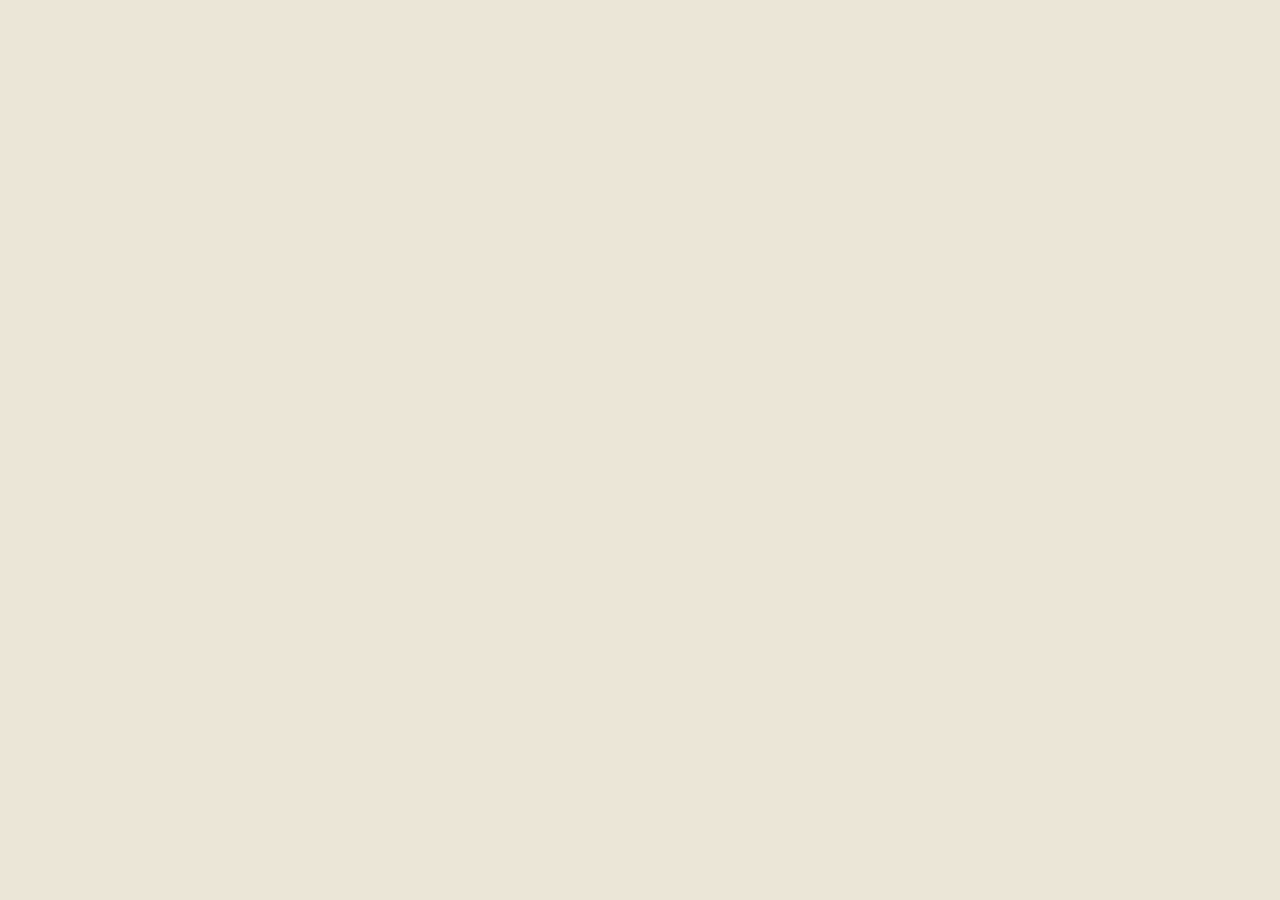
==== commit 0d6b2030: "소스 업뎃!" ====
--- a/1차_프로젝트/02.구현소스/index.html
+++ b/1차_프로젝트/02.구현소스/index.html
@@ -5,17 +5,57 @@
     <meta name="viewport" content="width=device-width, initial-scale=1.0" />
     <title>Seamless Furnitures | SOL'ACE</title>
     <!-- 탭 아이콘 출력 -->
-    <!-- <link rel="shortcut icon" href="./images/로고.png" type="image/x-icon"> -->
+    <link rel="shortcut icon" href="./images/logo.png" type="image/x-icon" />
     <!-- 메인페이지 CSS 불러오기 -->
     <link rel="stylesheet" href="./css/main.css" />
     <link rel="stylesheet" href="./css/query.css" />
+    <!-- 로딩 애니메이션 CSS -->
+    <link rel="stylesheet" href="./css/loading.css" />
     <!-- 제이쿼리 -->
     <script src="./js/jquery-3.7.1.min.js"></script>
     <script src="./js/jquery-ui.min.js"></script>
 
+    <!-- 스크롤 JS -->
+    <script src="js/smoothScroll20.js"></script>
+
+    <script>
+      $(function () {
+        /// jQB //////////////////
+
+        /// 부드러운 스크롤 호출!(제이쿼리 아님!)
+        startSS();
+      }); ////////// jQB //////////////////////
+    </script>
+
+    <!-- 메인 JS -->
     <script src="./js/main.js" defer></script>
   </head>
-  <body>
+  <body class="scbar">
+    <div class="pg-cover">
+      <div class="ldContbox">
+        <a href="#" class="aniImg1">
+          <img src="./images/loading-ani/ldImg1.jpg" alt="Loading Image1" />
+        </a>
+        <a href="#" class="aniImg2">
+          <img src="./images/loading-ani/ldImg2.png" alt="Loading Image2" />
+        </a>
+        <a href="#" class="aniImg3">
+          <img src="./images/loading-ani/ldImg3.jpg" alt="Loading Image3" />
+        </a>
+        <a href="#" class="aniImg4">
+          <img src="./images/loading-ani/ldImg4.png" alt="Loading Image4" />
+        </a>
+        <a href="#" class="aniImg5">
+          <img src="./images/loading-ani/ldimg5.jpg" alt="Loading Image5" />
+        </a>
+        <a href="#" class="aniImg6">
+          <img src="./images/loading-ani/ldImg6.jpg" alt="Loading Image6" />
+        </a>
+        <a href="#" class="aniImg7">
+          <img src="./images/loading-ani/ldimg7.png" alt="Loading Image7" />
+        </a>
+      </div>
+    </div>
     <div class="total-wrap">
       <div class="in-wrap">
         <!-- 상단 고정 코딩구역 시작 -->
@@ -68,7 +108,7 @@
                                 <a href="#">HOME</a>
                               </dd>
                               <dd>
-                                <a href="#">SHOP</a>
+                                <a href="#" class="shop">SHOP</a>
                               </dd>
                               <dd>
                                 <a href="#">LOOKBOOK</a>
@@ -83,7 +123,7 @@
                                 <a href="#">HOME</a>
                               </dd>
                               <dd>
-                                <a href="#">SHOP</a>
+                                <a href="#" class="shop">SHOP</a>
                               </dd>
                               <dd>
                                 <a href="#">LOOKBOOK</a>
@@ -98,7 +138,7 @@
                                 <a href="#">HOME</a>
                               </dd>
                               <dd>
-                                <a href="#">SHOP</a>
+                                <a href="#" class="shop">SHOP</a>
                               </dd>
                               <dd>
                                 <a href="#">LOOKBOOK</a>
@@ -328,12 +368,44 @@
                       <a href="#" class="lbshopbtn">SHOP ALL</a>
                     </div>
                     <!-- 슬라이드 이미지 -->
-                    <div class="slideImg">
-                      <img
-                        src="./images/lb_slide1.png"
-                        alt="lookbook slide image1"
-                      />
-                    </div>
+                    <ul class="slide">
+                      <li class="slideImg">
+                        <img
+                          src="./images/lb_slide1.png"
+                          alt="lookbook slide image1"
+                        />
+                      </li>
+                      <li class="slideImg">
+                        <img
+                          src="./images/lb_slide2.png"
+                          alt="lookbook slide image1"
+                        />
+                      </li>
+                      <li class="slideImg">
+                        <img
+                          src="./images/lb_slide3.png"
+                          alt="lookbook slide image1"
+                        />
+                      </li>
+                      <li class="slideImg">
+                        <img
+                          src="./images/lb_slide4.jpg"
+                          alt="lookbook slide image1"
+                        />
+                      </li>
+                      <li class="slideImg">
+                        <img
+                          src="./images/lb_slide5.jpg"
+                          alt="lookbook slide image1"
+                        />
+                      </li>
+                      <li class="slideImg">
+                        <img
+                          src="./images/lb_slide6.jpg"
+                          alt="lookbook slide image1"
+                        />
+                      </li>
+                    </ul>
                   </div>
                   <!-- 하단 설명박스 -->
                   <div class="downDescBox">
@@ -494,7 +566,7 @@
                     <a href="#" class="footCat">Lookbook</a>
                   </li>
                   <li>
-                    <a href="#" class="footCat">Shop</a>
+                    <a href="#" class="footCatshop">Shop</a>
                   </li>
                   <li>
                     <a href="#" class="footCat">Contact</a>
@@ -513,7 +585,7 @@
                     <a href="#" class="footCat">Lookbook</a>
                   </li>
                   <li>
-                    <a href="#" class="footCat">Shop</a>
+                    <a href="#" class="footCatshop">Shop</a>
                   </li>
                   <li>
                     <a href="#" class="footCat">Contact</a>
@@ -532,7 +604,7 @@
                     <a href="#" class="footCat">Lookbook</a>
                   </li>
                   <li>
-                    <a href="#" class="footCat">Shop</a>
+                    <a href="#" class="footCatshop">Shop</a>
                   </li>
                   <li>
                     <a href="#" class="footCat">Contact</a>
@@ -551,7 +623,7 @@
                     <a href="#" class="footCat">Lookbook</a>
                   </li>
                   <li>
-                    <a href="#" class="footCat">Shop</a>
+                    <a href="#" class="footCatshop">Shop</a>
                   </li>
                   <li>
                     <a href="#" class="footCat">Contact</a>
--- a/1차_프로젝트/02.구현소스/css/main.css
+++ b/1차_프로젝트/02.구현소스/css/main.css
@@ -44,11 +44,11 @@
   color: #888;
 }
 
-.total-wrap{
+.total-wrap {
   overflow: hidden;
   display: none;
 }
-.in-wrap{
+.in-wrap {
   padding-top: 100vh;
 }
 
@@ -123,11 +123,12 @@
   border-radius: 5px;
   font-size: 1.5rem;
   font-weight: 400;
-  transition: 0.3s ease-in-out;
+  /* transition: 0.3s ease-in-out; */
 }
 .shopAbtn:hover {
   background-color: #645832;
   color: #ebe6d7;
+  transition: 0.3s ease-in-out;
 }
 
 /****************2. About us 영역  *****************/
@@ -241,7 +242,7 @@
   width: 100%;
   height: 100%;
   background-color: #645832;
-  border-bottom: 1px solid #ebe6d7;
+  border-bottom: 1px solid #ebe6d753;
   box-sizing: border-box;
 }
 .recommendBox > div {
@@ -328,7 +329,6 @@
   transition: width 0.7s cubic-bezier(0.16, 1, 0.3, 1);
 }
 /**************** 3. Lookbook 영역  *****************/
-/* 질문 : boder-bottom에만 투명도를 주려면?????????????????????? */
 .lookbookBox {
   background-color: #645832;
   width: 100%;
@@ -340,7 +340,7 @@
 .lbVerTxtbox {
   width: 5%;
   height: 100%;
-  border-right: 0.5px solid #ebe6d7;
+  border-right: 0.5px solid #ebe6d753;
 }
 .lbVerTxt {
   color: #ebe6d7;
@@ -357,7 +357,7 @@
   width: 47.5%;
   height: 100%;
   align-content: space-around;
-  border-right: 0.5px solid #ebe6d7;
+  border-right: 0.5px solid #ebe6d753;
 }
 .lbtit {
   width: 100%;
@@ -389,8 +389,8 @@
 /* 위쪽 타이틀 */
 .upTitBox {
   position: relative;
-  border-top: 1px solid #ebe6d7;
-  border-bottom: 1px solid #ebe6d7;
+  border-top: 1px solid #ebe6d753;
+  border-bottom: 1px solid #ebe6d753;
   width: 100%;
   height: 3vh;
   display: flex;
@@ -420,20 +420,32 @@
 /* 슬라이드 박스 */
 .lbSlideBox {
   width: 90%;
-  height: 74vh;
+  height: 60rem;
   background-color: #e0e0e0;
   margin: 0 auto;
   margin-top: 3vh;
   display: flex;
-  justify-content: center;
   overflow: hidden;
+  position: relative;
+  box-sizing: border-box;
+  padding: 1rem;
+}
+.slide {
+  display: block;
 }
 .slideImg {
-  width: 91%;
+  width: 96%;
   height: 80%;
-  display: flex;
-  margin-top: 2.5vh;
-}
+  position: absolute;
+  display: flex;
+  opacity: 0;
+  transition: opacity 1s ease-in-out;
+}
+.slide li.on {
+  opacity: 1;
+  z-index: 1;
+}
+
 .slideImg img {
   object-fit: cover;
   margin: 0 auto;
@@ -443,7 +455,7 @@
 .lbbtn {
   display: block;
   position: absolute;
-  top: 73%;
+  top: 83%;
   font-size: 0.9vw;
   font-weight: 400;
 }
@@ -470,8 +482,8 @@
 .lbshopbtn {
   display: block;
   position: absolute;
-  top: 73%;
-  left: 91%;
+  top: 83%;
+  left: 87%;
   font-size: 0.9vw;
   font-weight: 400;
 }
@@ -501,7 +513,7 @@
   display: flex;
   flex-direction: column;
   position: absolute;
-  margin-top: 78vh;
+  margin-top: 3vh;
 }
 .materialsBox {
   display: flex;
@@ -511,8 +523,8 @@
   align-items: center;
   font-size: 1vw;
   color: #ebe6d7;
-  border-top: 1px solid #ebe6d7;
-  border-bottom: 1px solid #ebe6d7;
+  border-top: 1px solid #ebe6d753;
+  border-bottom: 1px solid #ebe6d753;
 }
 .mattit {
   margin-left: 1vw;
@@ -535,7 +547,7 @@
   align-items: center;
   font-size: 1vw;
   color: #ebe6d7;
-  border-bottom: 1px solid #ebe6d7;
+  border-bottom: 1px solid #ebe6d753;
 }
 .prodtit {
   margin-left: 1vw;
@@ -557,7 +569,7 @@
   align-items: center;
   font-size: 1vw;
   color: #ebe6d7;
-  border-bottom: 1px solid #ebe6d7;
+  border-bottom: 1px solid #ebe6d753;
 }
 .categtit {
   margin-left: 1vw;
@@ -616,10 +628,11 @@
   font-weight: 600;
   font-size: 3.2rem;
   rotate: 270deg;
-  translate: 0 1600%;
+  translate: 0% 1600%;
   transform-origin: left top;
   letter-spacing: -3.5px;
   width: 187px;
+  margin-left: 1vw;
 
   /* left: -3.8vw; */
 }
--- a/1차_프로젝트/02.구현소스/css/query.css
+++ b/1차_프로젝트/02.구현소스/css/query.css
@@ -59,20 +59,21 @@
     top: 65%;
   }
 }
+
 @media screen and (max-width: 900px) {
-/* 상단 공통 */
-.minicart-box {
-  width: 100vw;
-}
-.minicart span:nth-child(2) {
-  width: 100vw;
-}
-.minicart span:nth-child(3) {
-  width: 21rem;
-}
-/* 메인 페이지 */
+  /* 상단 공통 */
+  .minicart-box {
+    width: 100vw;
+  }
+  .minicart span:nth-child(2) {
+    width: 100vw;
+  }
+  .minicart span:nth-child(3) {
+    width: 21rem;
+  }
+  /* 메인 페이지 */
   .main-video {
-    height: 90%;
+    height: 100%;
   }
   .recom-box {
     height: auto;
@@ -165,7 +166,7 @@
   /* 순서정렬 필요한 박스 */
   .lbSlideBox {
     flex-direction: column;
-    height: auto;
+    /* height: auto; */
     background-color: transparent;
     width: 75%;
   }
@@ -208,11 +209,17 @@
     display: flex;
     justify-content: space-between;
     padding: 0 2vh;
-    margin-top: -2vh;
+    margin-top: 44rem;
+    position: absolute;
+    z-index: 99;
+    width: 92%;
   }
   .lbbtn,
   .lbshopbtn {
-    position: static;
+    font-size: 1.5rem;
+  }
+  .lbSlideBox{
+    padding: 0;
   }
 
   /*************** article 영역 ***************/
@@ -320,8 +327,37 @@
   .footlogo-btn {
     height: 30vh;
   }
+  aside .smenu {
+    height: 100vh;
+    background: #ebe6d7;
+  }
+  .smenu .inbox {
+    flex-direction: column;
+  }
+  .smenu dl {
+    margin-top: -3vh;
+  }
+  .smenu dt {
+    font-size: 2.5rem;
+    position: relative;
+    left: 3rem;
+  }
+  .smenu dd {
+    position: relative;
+    left: 3rem;
+  }
+  .smenu dd a {
+    font-size: 1.9rem;
+  }
 }
 @media screen and (max-width: 700px) {
+  .aniImg6 {
+    top: 18rem;
+  }
+  .aniImg7 {
+    top: 23rem;
+  }
+
   .mainTxt {
     font-size: 9vw;
     width: 85vw;
@@ -404,6 +440,10 @@
   .footlogo-btn {
     height: 20vh;
   }
+  .subArti2 .subArtiTxt {
+    margin-top: 7vh;
+  }
+
   @media screen and (max-width: 400px) {
     .right-menu {
       width: 15vw;
@@ -423,6 +463,24 @@
     font-size: 10.1vw;
   }
   .subArtiTxt {
-    margin-top: 1vh;
-  }
-}
+    margin-top: 7vh;
+  }
+  .recommendBox > div {
+    width: 90vw;
+    height: 130vw;
+  }
+
+  .productName {
+    font-size: 10.4vw;
+  }
+  .productDesc {
+    font-size: min(5.4vw, 3.1vw);
+  }
+  .viewbtn {
+    font-size: 4.6vw;
+  }
+  .subTxt {
+    font-size: min(3.3vw, 1.3rem);
+    width: 100vw;
+  }
+}
--- a/1차_프로젝트/02.구현소스/css/loading.css
+++ b/1차_프로젝트/02.구현소스/css/loading.css
@@ -0,0 +1,198 @@
+@charset "utf-8";
+
+
+.ldContbox {
+  width: 54%;
+  height: 98vh;
+  display: flex;
+  align-items: center;
+  margin: 0 auto;
+  justify-content: center;
+  position: relative;
+}
+
+.ldContbox a{
+  cursor: default;
+}
+/* 이미지 1 */
+.aniImg1 {
+  width: 50%;
+  height: auto;
+  /* display: inline-block; */
+  overflow: hidden;
+}
+
+.aniImg1 img {
+  width: 100%;
+  height: 100%;
+  object-fit: cover;
+  scale: 0;
+  animation: show-ani 1s cubic-bezier(0.18, 0.77, 0.04, 0.86) 0.5s forwards;
+}
+
+@keyframes show-ani {
+  to {
+    scale: 1;
+  }
+}
+
+/* 이미지 2 */
+.aniImg2 {
+  position: absolute;
+  top: 24rem;
+  left: -11vw;
+  width: 37%;
+  height: auto;
+  overflow: hidden;
+}
+
+.aniImg2 img {
+  width: 100%;
+  height: 100%;
+  object-fit: cover;
+  scale: 0;
+  animation: show-ani 1s cubic-bezier(0.18, 0.77, 0.04, 0.86) 0.7s forwards;
+}
+
+@keyframes show-ani {
+  to {
+    scale: 1;
+  }
+}
+/* 이미지 3 */
+.aniImg3 {
+  position: absolute;
+  top: 47rem;
+  left: 0vw;
+  width: 30%;
+  height: auto;
+  display: inline-block;
+  overflow: hidden;
+}
+
+.aniImg3 img {
+  width: 100%;
+  height: 100%;
+  object-fit: cover;
+  scale: 0;
+  animation: show-ani 1s cubic-bezier(0.18, 0.77, 0.04, 0.86) 0.9s forwards;
+}
+
+@keyframes show-ani {
+  to {
+    scale: 1;
+  }
+}
+/* 이미지 4 */
+.aniImg4 {
+  position: absolute;
+  top: 56vh;
+  left: 30vw;
+  width: 37%;
+  height: auto;
+  display: inline-block;
+  overflow: hidden;
+}
+
+.aniImg4 img {
+  width: 100%;
+  height: 100%;
+  object-fit: cover;
+  scale: 0;
+  animation: show-ani 1s cubic-bezier(0.18, 0.77, 0.04, 0.86) 1.1s forwards;
+}
+
+@keyframes show-ani {
+  to {
+    scale: 1;
+  }
+}
+/* 이미지 5 */
+.aniImg5 {
+  position: absolute;
+  top: 31vh;
+  left: 42vw;
+  width: 34%;
+  height: auto;
+  display: inline-block;
+  overflow: hidden;
+}
+
+.aniImg5 img {
+  width: 100%;
+  height: 100%;
+  object-fit: cover;
+  scale: 0;
+  animation: show-ani 1s cubic-bezier(0.18, 0.77, 0.04, 0.86) 1.3s forwards;
+}
+
+@keyframes show-ani {
+  to {
+    scale: 1;
+  }
+}
+/* 이미지 6 */
+.aniImg6 {
+  position: absolute;
+  top: 10vh;
+  left: 22vw;
+  width: 34%;
+  height: auto;
+  display: inline-block;
+  overflow: hidden;
+}
+
+.aniImg6 img {
+  width: 100%;
+  height: 100%;
+  object-fit: cover;
+  scale: 0;
+  animation: show-ani 1s cubic-bezier(0.18, 0.77, 0.04, 0.86) 1.5s forwards;
+}
+
+@keyframes show-ani {
+  to {
+    scale: 1;
+  }
+}
+/* 이미지 7 */
+.aniImg7 {
+  position: absolute;
+  top: 11vh;
+  left: 1vw;
+  width: 34%;
+  height: auto;
+  display: inline-block;
+  overflow: hidden;
+}
+
+.aniImg7 img {
+  width: 100%;
+  height: 100%;
+  object-fit: cover;
+  scale: 0;
+  animation: show-ani 1s cubic-bezier(0.18, 0.77, 0.04, 0.86) 1.7s forwards;
+}
+
+@keyframes show-ani {
+  to {
+    scale: 1;
+  }
+}
+
+/* 페이드 아웃 셋팅 */
+/* 페이지 전환효과용 가림막 */
+.pg-cover {
+  position: fixed;
+  z-index: -1;
+  top: 0;
+  left: 0;
+  width: 100vw;
+  height: 100vh;
+
+        /* display: none; */
+  background-color: #ebe6d7;
+  /* 트랜지션: 속시이지 */
+  /* transition: all 0.8s ease-in-out; */
+  /* -> 애니메이션을 줄때에는 트랜지션을 빼야한다! */
+}
